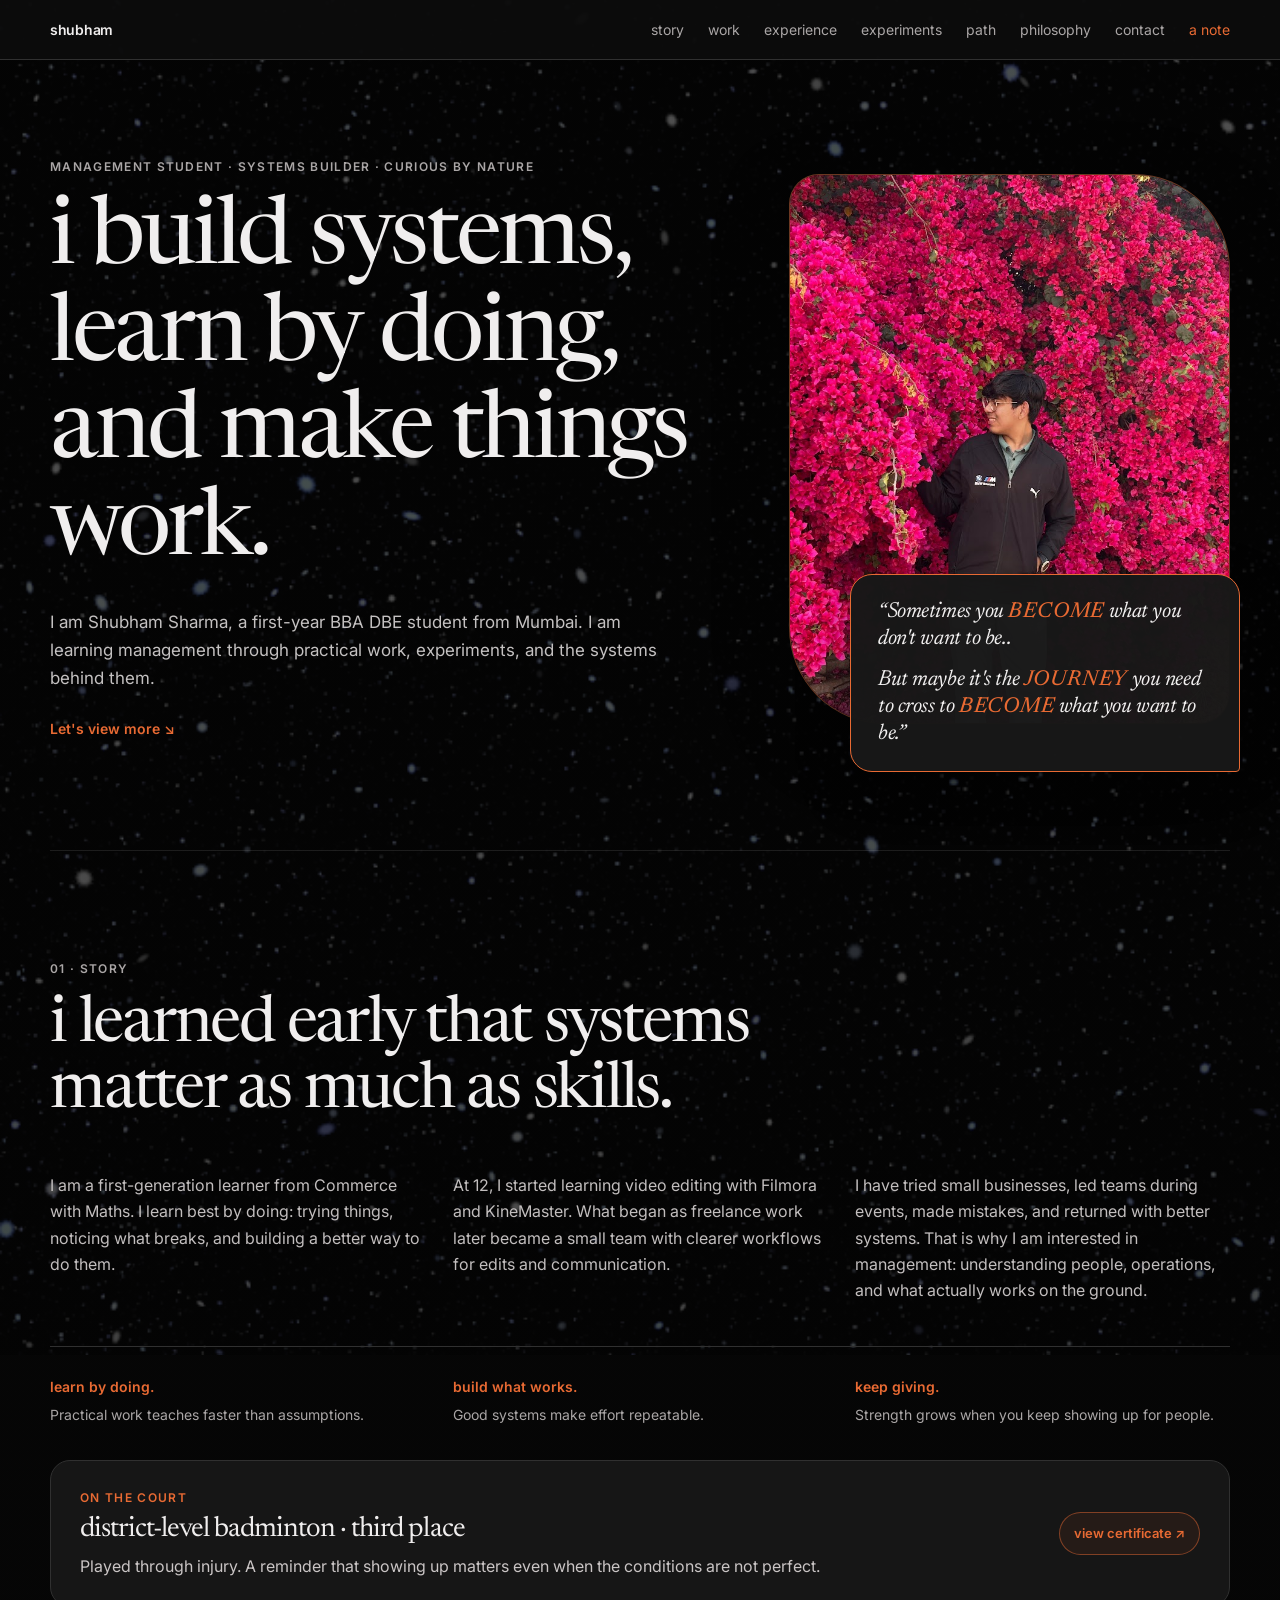
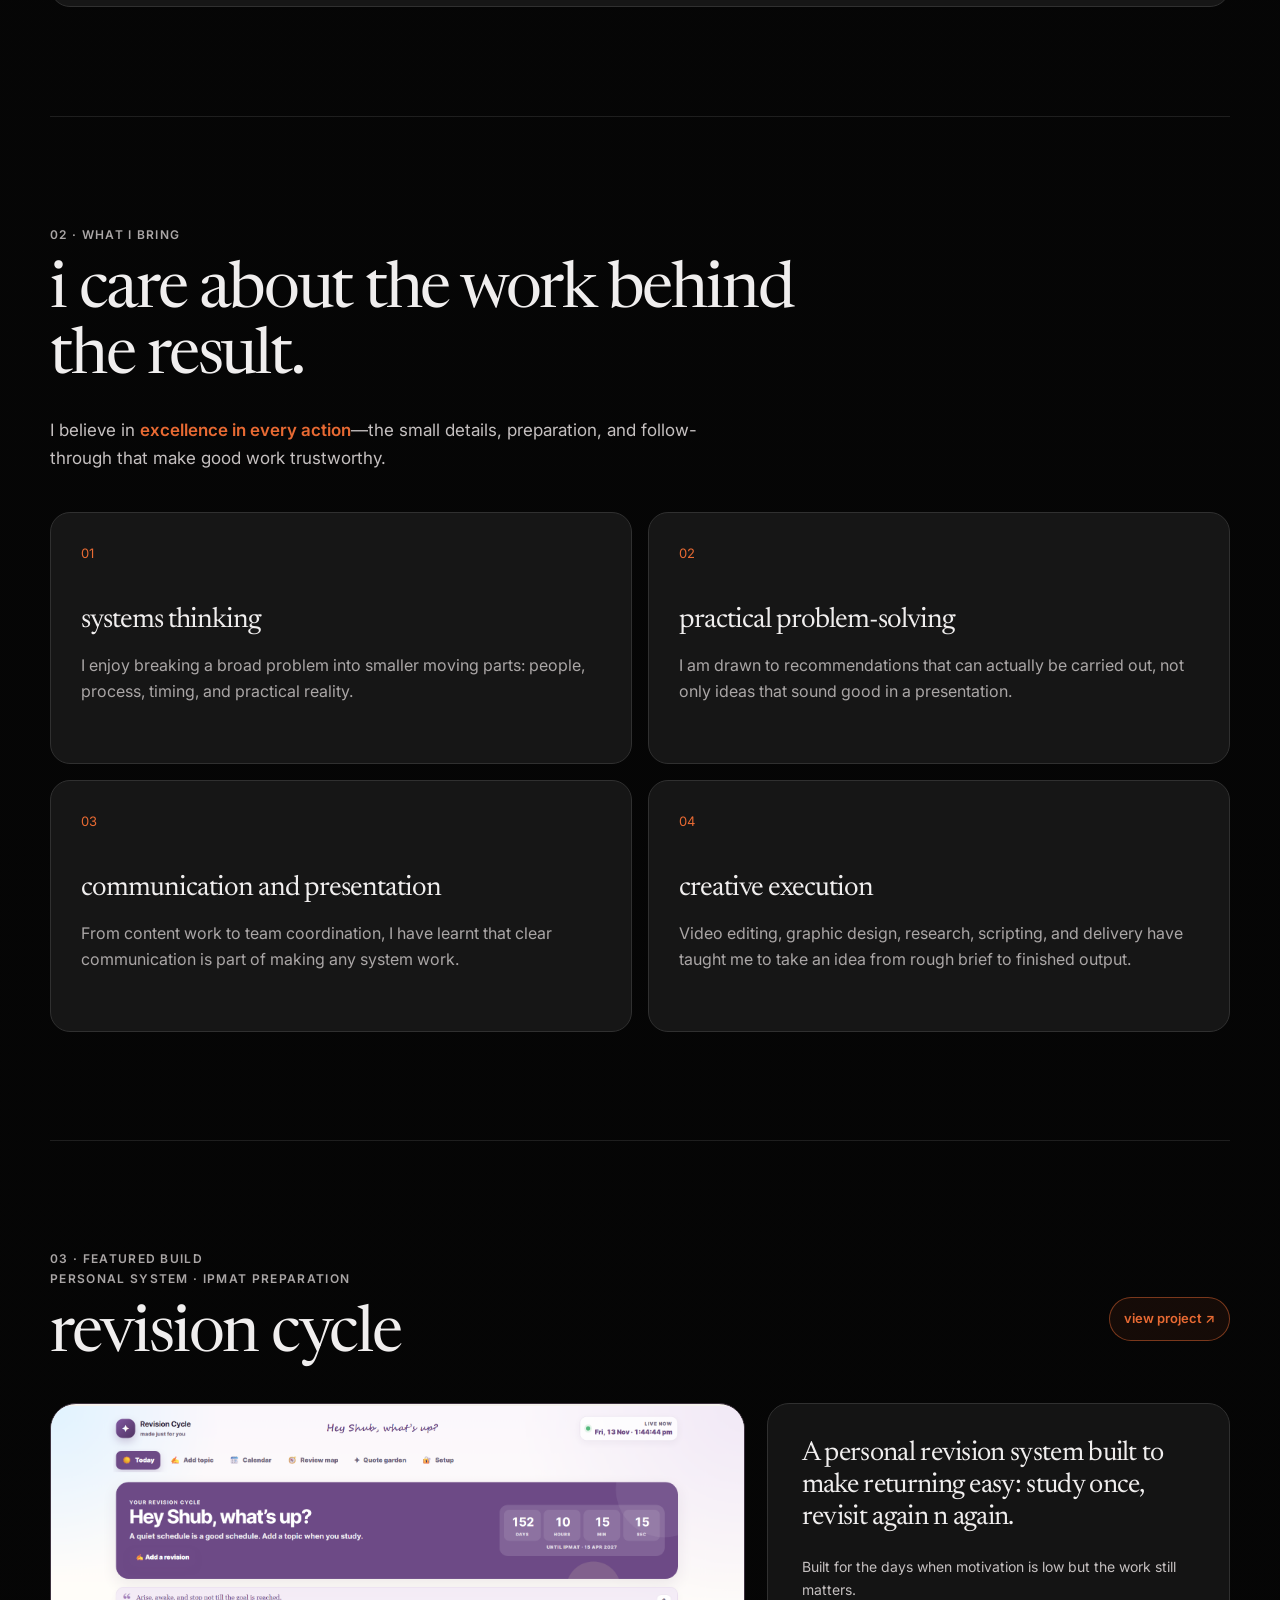
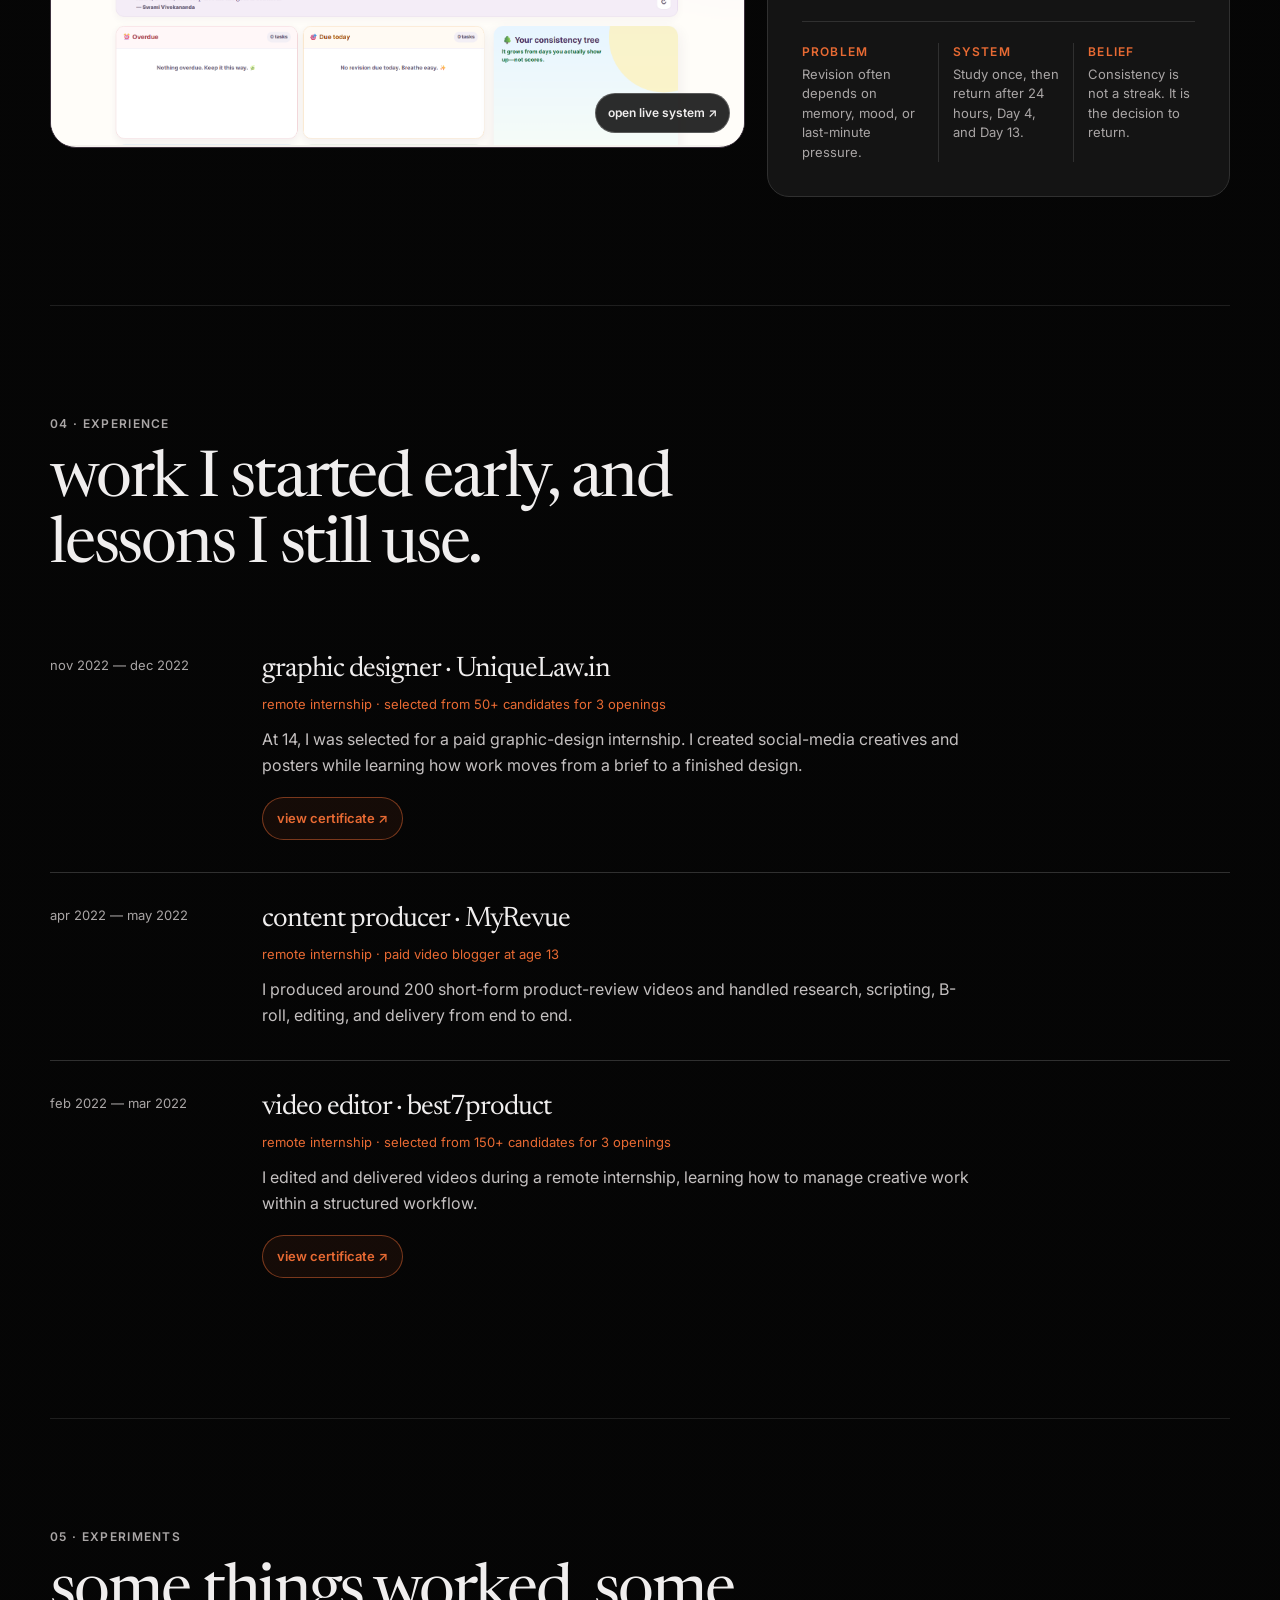
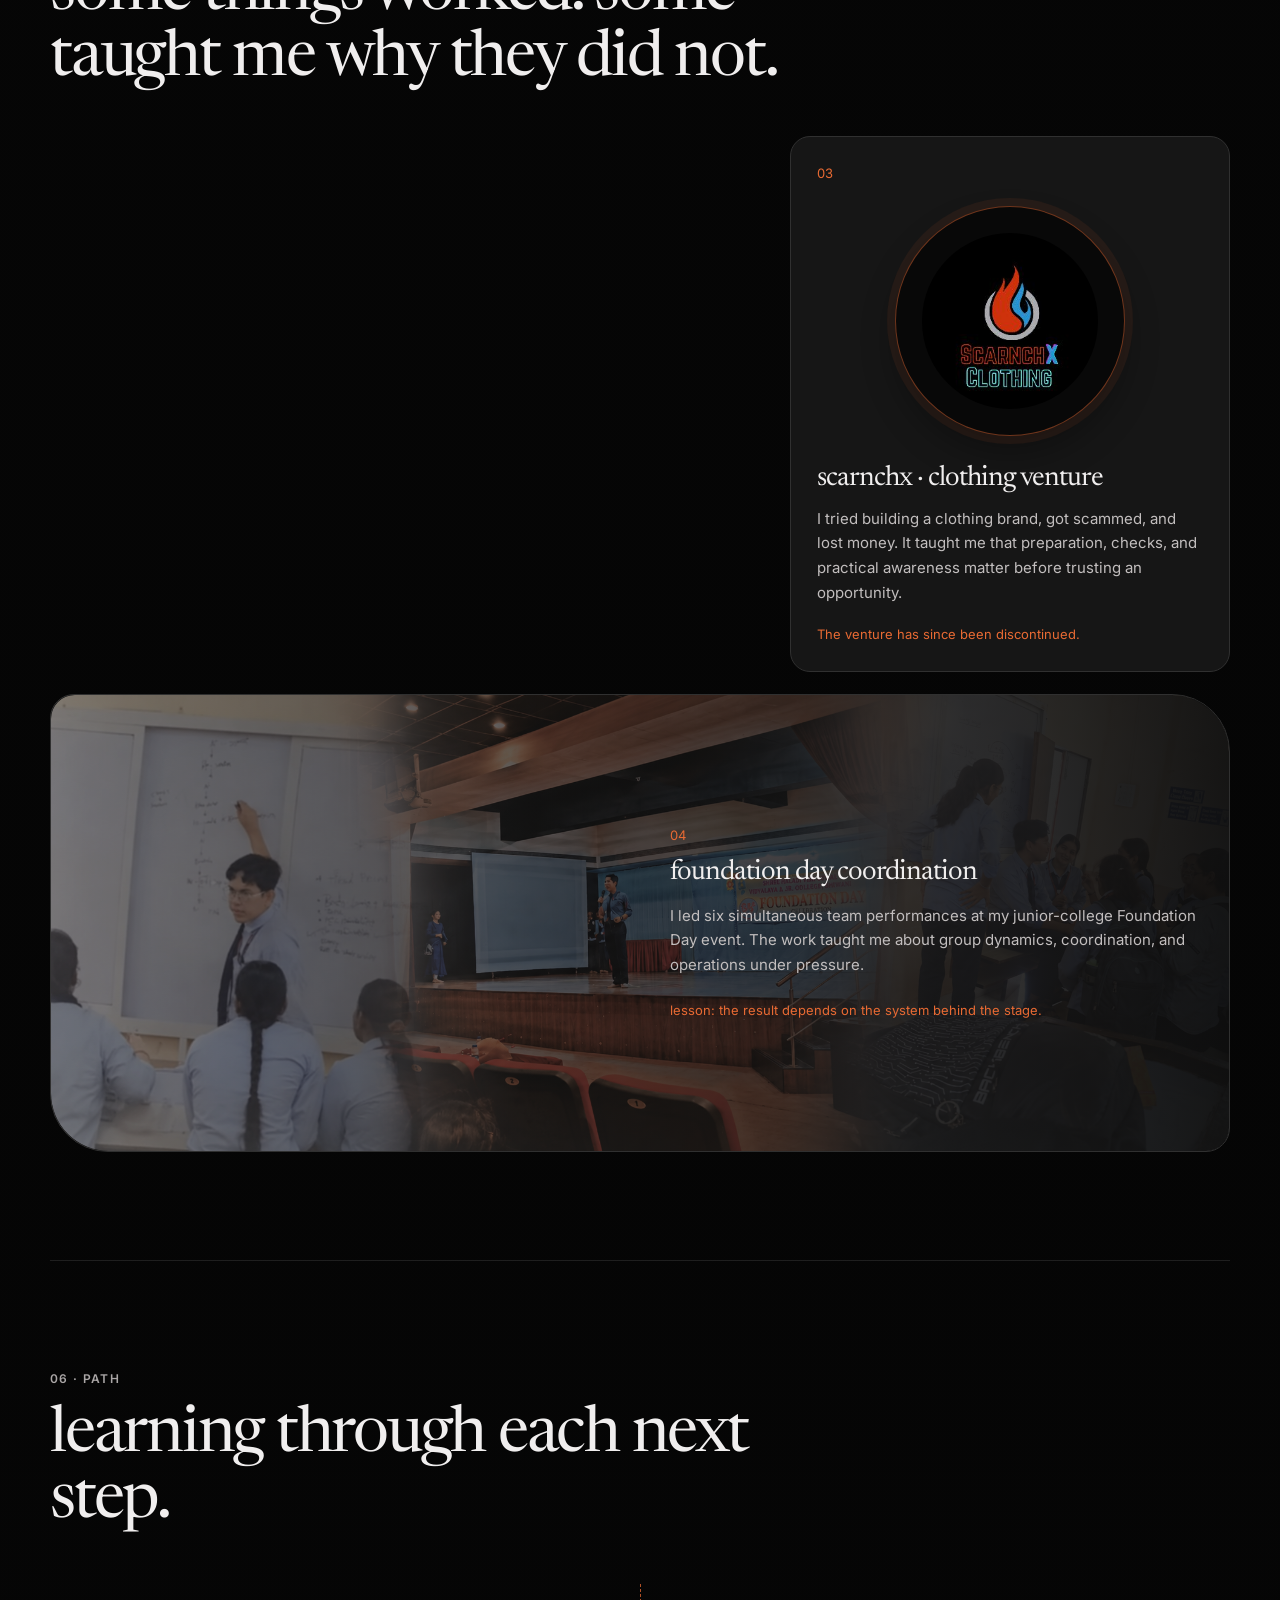
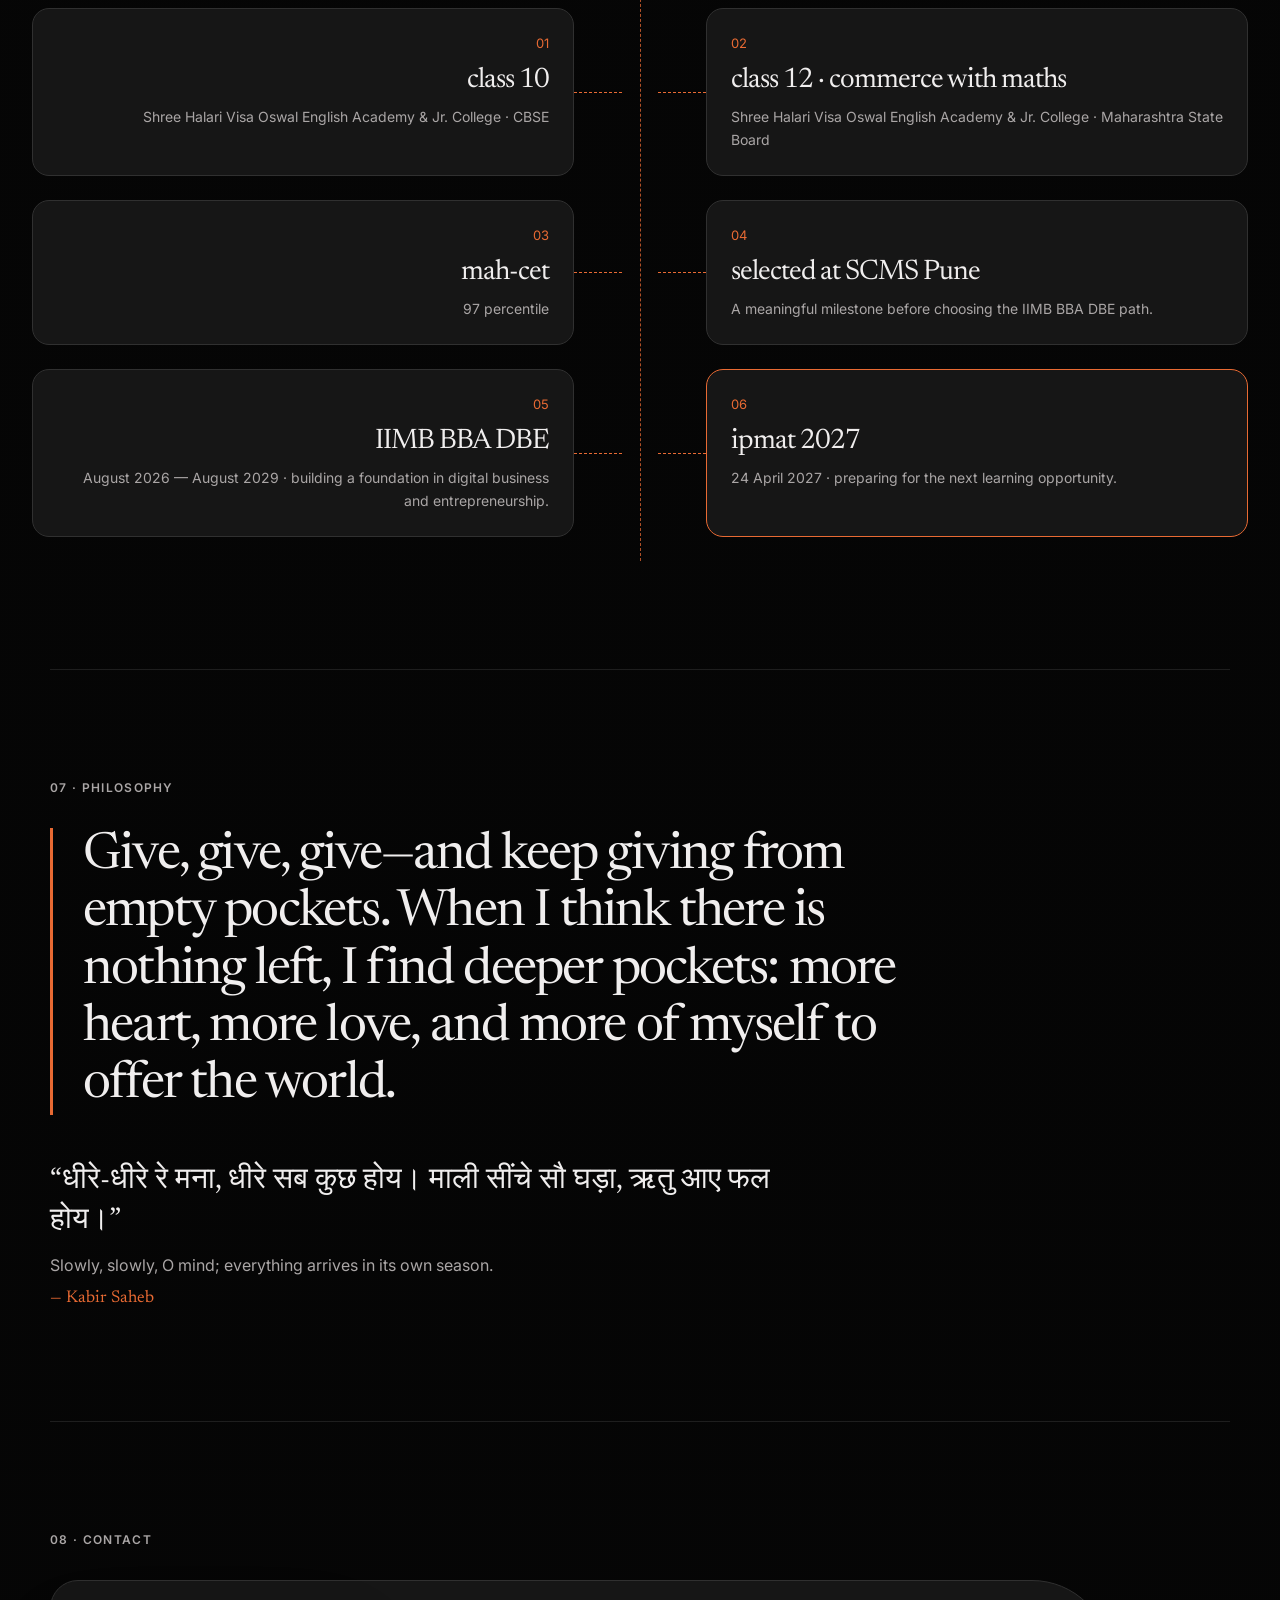
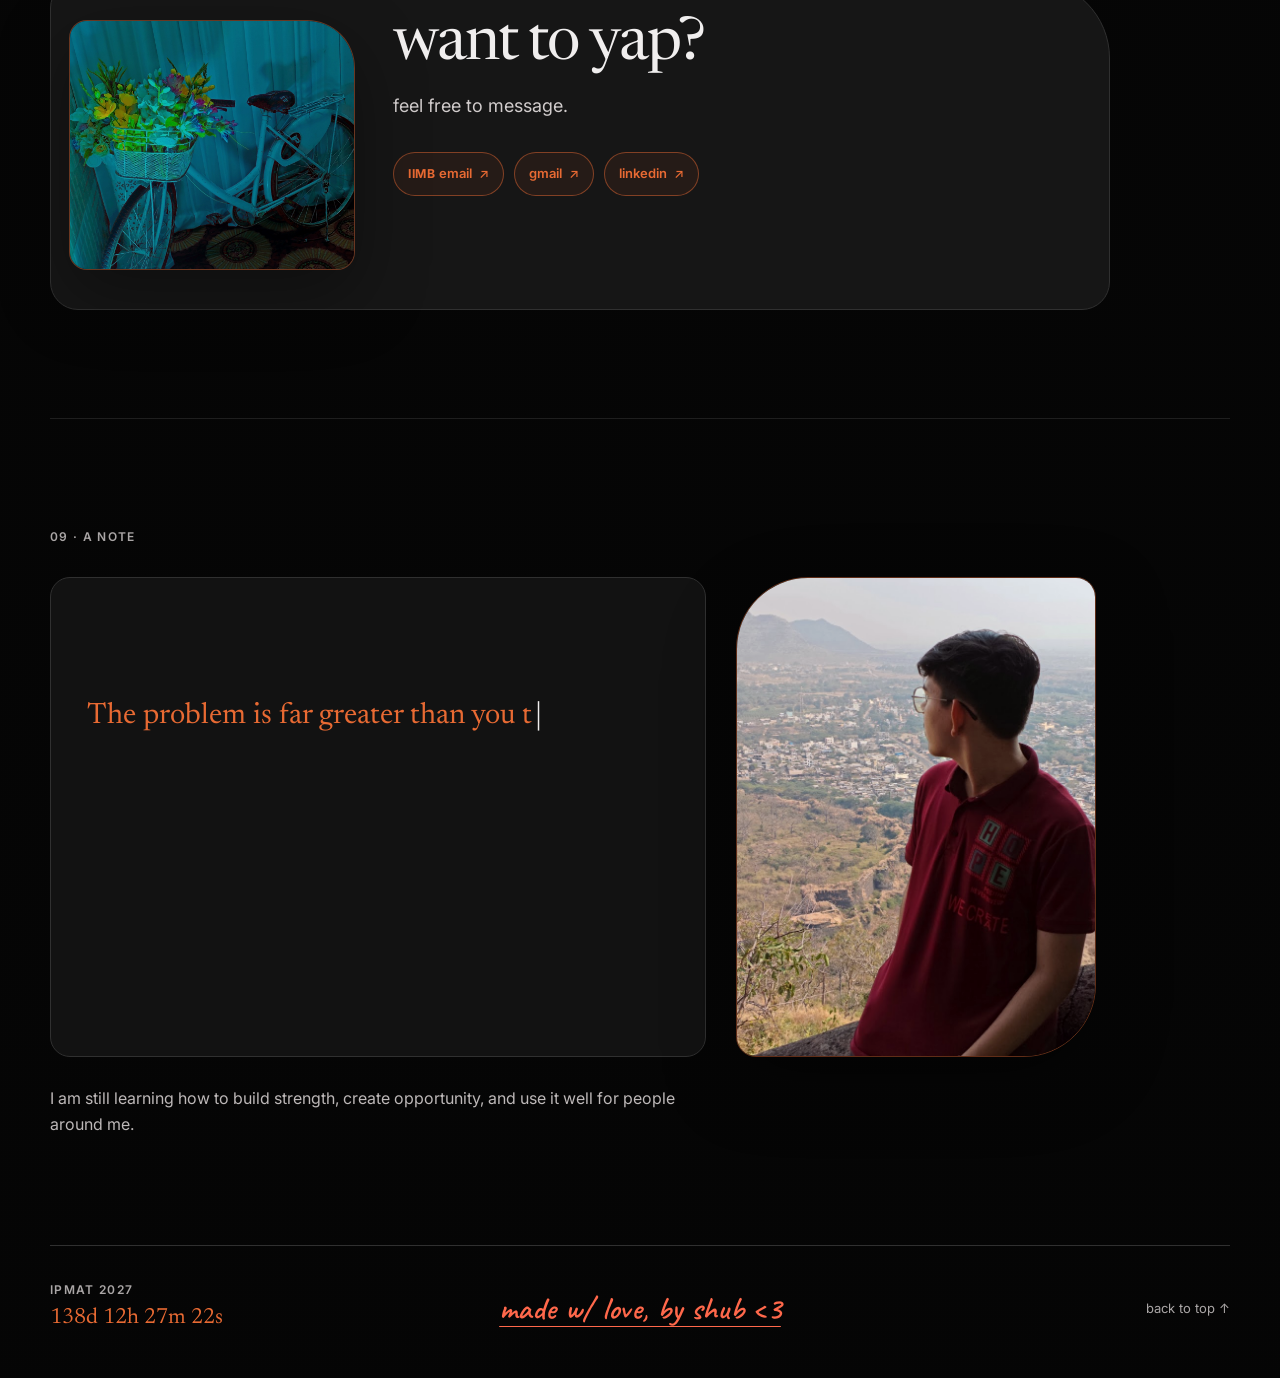
==== index.html @ 9980d247 "Launch Shubham portfolio" ====
<!DOCTYPE html>
<html lang="en">
<head>
    <meta charset="UTF-8">
    <meta name="viewport" content="width=device-width, initial-scale=1.0">
    <title>Shubham Sharma | Build What Works</title>
    <link rel="icon" type="image/png" href="images/bougainvillea-portrait.png">
    <link rel="preconnect" href="https://fonts.googleapis.com">
<link href="https://fonts.googleapis.com/css2?family=Caveat:wght@500;600&family=Inter:wght@400;500;600&family=Newsreader:opsz,wght@6..72,400;6..72,500&display=swap" rel="stylesheet">
    <link rel="stylesheet" href="style.css">
    <script src="script.js" defer></script>
</head>

<body>
    <!-- This header holds the site name and main navigation. -->
    <header class="site-header" id="top">
        <a href="#top" class="site-name">shubham</a>

        <nav class="site-nav">
            <a href="#story">story</a>
            <a href="#work">work</a>
            <a href="#experience">experience</a>
            <a href="#experiments">experiments</a>
            <a href="#path">path</a>
            <a href="#philosophy">philosophy</a>
            <a href="#contact">contact</a>
            <a href="#manifesto">a note</a>
        </nav>
    </header>

    <main>
        <!-- This is the first section visitors see. -->
        <section class="hero-section" id="hero">
            <div class="hero-copy">
                <p class="eyebrow">management student · systems builder · curious by nature</p>

                <h1>i build systems, learn by doing, and make things work.</h1>

                <p class="hero-introduction">
                    I am Shubham Sharma, a first-year BBA DBE student from Mumbai.
                    I am learning management through practical work, experiments,
                    and the systems behind them.
                </p>

                <a href="#work" class="hero-link">Let's view more ↘</a>
            </div>

            <!-- This portrait links directly to Shubham's LinkedIn profile. -->
            <a class="hero-photo-link" href="https://www.linkedin.com/in/shubx13/" target="_blank" rel="noopener noreferrer" aria-label="Visit Shubham Sharma's LinkedIn profile">
                <div class="hero-photo-frame">
                    <img src="images/bougainvillea-portrait.png" alt="Shubham Sharma standing beside bright bougainvillea">
                </div>
            </a>

            <!-- This quote replaces a generic milestone card with a personal point of view. -->
            <div class="hero-quote">
                <p><em>“Sometimes you <strong>BECOME</strong> what you don't want to be..</em></p>
                <p><em>But maybe it's the <strong>JOURNEY</strong> you need to cross to <strong>BECOME</strong> what you want to be.”</em></p>
            </div>
        </section>

        <!-- This section explains the practical experiences behind Shubham's approach. -->
        <section class="story-section" id="story">
            <p class="section-label">01 · story</p>

            <h2>i learned early that systems matter as much as skills.</h2>

<div class="story-content">
                <p>
                    I am a first-generation learner from Commerce with Maths.
                    I learn best by doing: trying things, noticing what breaks,
                    and building a better way to do them.
                </p>

                <p>
                    At 12, I started learning video editing with Filmora and KineMaster.
                    What began as freelance work later became a small team with clearer
                    workflows for edits and communication.
                </p>

                <p>
                    I have tried small businesses, led teams during events, made mistakes,
                    and returned with better systems. That is why I am interested in
                    management: understanding people, operations, and what actually works
                    on the ground.
                </p>
            </div>

            <div class="story-points">
                <p><span>learn by doing.</span> Practical work teaches faster than assumptions.</p>
                <p><span>build what works.</span> Good systems make effort repeatable.</p>
                <p><span>keep giving.</span> Strength grows when you keep showing up for people.</p>
            </div> <article class="achievement-card">
    <div>
        <p class="achievement-label">on the court</p>
                    <h3><a class="achievement-title-link" href="certificate-viewer.html?certificate=badminton" target="_blank" rel="noopener noreferrer">district-level badminton · third place</a></h3>
        <p>Played through injury. A reminder that showing up matters even when the conditions are not perfect.</p>
    </div>
    <a href="certificate-viewer.html?certificate=badminton" target="_blank" rel="noopener noreferrer" class="certificate-button">view certificate ↗</a>
</article>
        </section>

        <!-- This section presents real developing strengths. -->
        <section class="strengths-section" id="strengths">
            <p class="section-label">02 · what i bring</p>

            <h2>i care about the work behind the result.</h2>

            <p class="excellence-credo">I believe in <strong>excellence in every action</strong>—the small details, preparation, and follow-through that make good work trustworthy.</p>

            <div class="strengths-list">
                <article class="strength-item">
                    <p class="strength-number">01</p>
                    <h3>systems thinking</h3>
                    <p>
                        I enjoy breaking a broad problem into smaller moving parts:
                        people, process, timing, and practical reality.
                    </p>
                </article>

                <article class="strength-item">
                    <p class="strength-number">02</p>
                    <h3>practical problem-solving</h3>
                    <p>
                        I am drawn to recommendations that can actually be carried out,
                        not only ideas that sound good in a presentation.
                    </p>
                </article>

                <article class="strength-item">
                    <p class="strength-number">03</p>
                    <h3>communication and presentation</h3>
                    <p>
                        From content work to team coordination, I have learnt that
                        clear communication is part of making any system work.
                    </p>
                </article>

                <article class="strength-item">
                    <p class="strength-number">04</p>
                    <h3>creative execution</h3>
                    <p>
                        Video editing, graphic design, research, scripting, and delivery
                        have taught me to take an idea from rough brief to finished output.
                    </p>
                </article>
            </div>
        </section>

        <!-- This section highlights the Revision Cycle project. -->
        <section class="project-section" id="work">
            <p class="section-label">03 · featured build</p>

            <div class="project-heading">
                <div>
                    <p class="project-type">personal system · ipmat preparation</p>
                    <h2><a class="project-title-link" href="https://shubx-13.github.io/Revison-Cycle/" target="_blank" rel="noopener noreferrer">revision cycle</a></h2>
                </div>

                <a href="https://shubx-13.github.io/Revison-Cycle/" target="_blank" rel="noopener noreferrer" class="project-link">view project ↗</a>
            </div>

            <div class="project-content revision-showcase">
                <a class="revision-preview" href="https://shubx-13.github.io/Revison-Cycle/" target="_blank" rel="noopener noreferrer">
                    <img src="images/revision-cycle-overview.png" alt="Revision Cycle dashboard showing the IPMAT countdown, revision overview, and consistency tree">
                    <span>open live system ↗</span>
                </a>

                <div class="revision-copy">
                    <p class="project-statement">
                        A personal revision system built to make returning easy:
                        study once, revisit again n again.
                    </p>

                    <p class="revision-note">Built for the days when motivation is low but the work still matters.</p>

                    <div class="project-details">
                    <p>
                        <span>problem</span>
                        Revision often depends on memory, mood, or last-minute pressure.
                    </p>

                    <p>
                        <span>system</span>
                        Study once, then return after 24 hours, Day 4, and Day 13.
                    </p>

                    <p>
                        <span>belief</span>
                        Consistency is not a streak. It is the decision to return.
                    </p>
                    </div>
                </div>
            </div>
        </section>

        <!-- This section documents real internship experience. -->
        <section class="experience-section" id="experience">
            <p class="section-label">04 · experience</p>

            <h2>work I started early, and lessons I still use.</h2>

            <div class="experience-list">
                <article class="experience-item">
                    <p class="experience-date">nov 2022 — dec 2022</p>

                    <div class="experience-copy">
                        <h3><a class="experience-title-link" href="certificate-viewer.html?certificate=uniquelaw" target="_blank" rel="noopener noreferrer">graphic designer · UniqueLaw.in</a></h3>
                        <p class="experience-meta">remote internship · selected from 50+ candidates for 3 openings</p>

                        <p>
                            At 14, I was selected for a paid graphic-design internship.
                            I created social-media creatives and posters while learning
                            how work moves from a brief to a finished design.
                        </p>

                        <a href="certificate-viewer.html?certificate=uniquelaw" target="_blank" rel="noopener noreferrer" class="experience-certificate">view certificate ↗</a>
                    </div>
                </article>

                <article class="experience-item">
                    <p class="experience-date">apr 2022 — may 2022</p>

                    <div class="experience-copy">
                        <h3>content producer · MyRevue</h3>
                        <p class="experience-meta">remote internship · paid video blogger at age 13</p>

                        <p>
                            I produced around 200 short-form product-review videos and
                            handled research, scripting, B-roll, editing, and delivery
                            from end to end.
                        </p>
                    </div>
                </article>

                <article class="experience-item">
                    <p class="experience-date">feb 2022 — mar 2022</p>

                    <div class="experience-copy">
                        <h3><a class="experience-title-link" href="certificate-viewer.html?certificate=best7product" target="_blank" rel="noopener noreferrer">video editor · best7product</a></h3>
                        <p class="experience-meta">remote internship · selected from 150+ candidates for 3 openings</p>

                        <p>
                            I edited and delivered videos during a remote internship,
                            learning how to manage creative work within a structured workflow.
                        </p>

                        <a href="certificate-viewer.html?certificate=best7product" target="_blank" rel="noopener noreferrer" class="experience-certificate">view certificate ↗</a>
                    </div>
                </article>
            </div>
        </section>

        <!-- This section shows practical experiments and the learning from each one. -->
        <section class="experiments-section" id="experiments">
            <p class="section-label">05 · experiments</p>

            <h2>some things worked. some taught me why they did not.</h2>

            <div class="experiment-list">
                <div class="stall-flip" tabindex="0" role="button" aria-label="Tap to flip from the Class 9 first stall to the Class 11 relaunch" aria-pressed="false">
                    <div class="stall-flip-inner">
                        <article class="experiment-item flip-face flip-front">
                            <p class="experiment-number">01</p>
                            <img src="images/class9.png" class="experiment-photo class9-photo" alt="Shubham's Class 9 cotton candy stall">
                            <h3>class 9 · first stall</h3>
                            <p>My first cotton-candy stall barely broke even. It gave me the raw experience that later helped me identify what needed to change.</p>
                            <p class="experiment-shift"><span>what it taught me</span>test → observe → rebuild</p>
                            <p class="experiment-lesson">lesson: an honest first version is still useful data.</p>
                            <p class="experiment-action">tap to see the relaunch ↻</p>
                        </article>

                        <article class="experiment-item flip-face flip-back">
                            <p class="experiment-number">02</p>
                            <img src="images/class11.png" class="experiment-photo class11-photo" alt="Shubham's Class 11 cotton candy stall">
                            <h3>class 11 · relaunch</h3>
                            <p>I returned with a partner agreement, clearer roles, and a more organised setup. The relaunch made around four to five times the profit.</p>
                            <p class="experiment-shift"><span>what changed</span>partner agreement · clearer roles · tighter setup</p>
                            <p class="experiment-lesson">lesson: clearer roles → 4–5× profit.</p>
                            <p class="experiment-action">tap to revisit the first version ↻</p>
                        </article>
                    </div>
                </div>

                <article class="experiment-item brand-experiment">
                    <p class="experiment-number">03</p>
                    <img src="images/Scarnchx.jpg" class="brand-logo" alt="Scarnchx clothing brand logo">
                    <h3>scarnchx · clothing venture</h3>
                    <p>
                        I tried building a clothing brand, got scammed, and lost money.
                        It taught me that preparation, checks, and practical awareness
                        matter before trusting an opportunity.
                    </p>
                    <p class="experiment-lesson">The venture has since been discontinued.</p>
                </article>

                <article class="experiment-item foundation-experiment">
                    <p class="experiment-number">04</p>
                    <img src="images/foundation-day-collage.png" class="experiment-photo foundation-photo" alt="A collage of Shubham coordinating and speaking during a Foundation Day event">
                    <h3>foundation day coordination</h3>
                    <p>
                        I led six simultaneous team performances at my junior-college
                        Foundation Day event. The work taught me about group dynamics,
                        coordination, and operations under pressure.
                    </p>
                    <p class="experiment-lesson">lesson: the result depends on the system behind the stage.</p>
                </article>
            </div>
        </section>

        <!-- This section turns education into a visual path when CSS is added. -->
        <section class="path-section" id="path">
            <p class="section-label">06 · path</p>

            <h2>learning through each next step.</h2>

            <div class="path-list">
                <article class="path-item">
                    <p class="path-marker">01</p>
                    <div>
                        <h3>class 10</h3>
                        <p>Shree Halari Visa Oswal English Academy &amp; Jr. College · CBSE</p>
                    </div>
                </article>

                <article class="path-item">
                    <p class="path-marker">02</p>
                    <div>
                        <h3>class 12 · commerce with maths</h3>
                        <p>Shree Halari Visa Oswal English Academy &amp; Jr. College · Maharashtra State Board</p>
                    </div>
                </article>

                <article class="path-item">
                    <p class="path-marker">03</p>
                    <div>
                        <h3>mah-cet</h3>
                        <p>97 percentile</p>
                    </div>
                </article>

                <article class="path-item">
                    <p class="path-marker">04</p>
                    <div>
                        <h3>selected at SCMS Pune</h3>
                        <p>A meaningful milestone before choosing the IIMB BBA DBE path.</p>
                    </div>
                </article>

                <article class="path-item">
                    <p class="path-marker">05</p>
                    <div>
                        <h3>IIMB BBA DBE</h3>
                        <p>August 2026 — August 2029 · building a foundation in digital business and entrepreneurship.</p>
                    </div>
                </article>

                <article class="path-item path-goal">
                    <p class="path-marker">06</p>
                    <div>
                        <h3>ipmat 2027</h3>
                        <p>24 April 2027 · preparing for the next learning opportunity.</p>
                    </div>
                </article>
            </div>
        </section>

        <!-- This section records the philosophy in Shubham's own voice. -->
        <section class="philosophy-section" id="philosophy">
    <p class="section-label">07 · philosophy</p>

            <div class="philosophy-layout">
                <blockquote>
                    Give, give, give—and keep giving from empty pockets.
                    When I think there is nothing left, I find deeper pockets:
                    more heart, more love, and more of myself to offer the world.
                </blockquote>
            </div>

    <p class="kabir-quote" lang="hi">“धीरे-धीरे रे मना, धीरे सब कुछ होय। माली सींचे सौ घड़ा, ऋतु आए फल होय।”</p>

    <p class="kabir-meaning">
        Slowly, slowly, O mind; everything arrives in its own season.
    </p>
    <p class="kabir-credit">— Kabir Saheb</p>

        </section>

        <!-- This section keeps the contact chapter label aligned with every other chapter. -->
        <section class="contact-chapter" id="contact">
            <p class="section-label contact-label">08 · contact</p>

            <!-- This card holds the approved public contact options. -->
            <div class="contact-section">
                <a class="contact-photo-link" href="https://www.instagram.com/shubx.13/" target="_blank" rel="noopener noreferrer" aria-label="A small Instagram detour">
                    <img src="images/flower-bicycle-contact.png" alt="A bicycle carrying a basket of colourful flowers">
                </a>

                <div class="contact-title">
                    <h2>want to yap?</h2>
                </div>

                <div class="contact-content">
                    <p>feel free to message.</p>

                    <div class="contact-links">
                        <a href="mailto:shubham.sharma26@iimb.ac.in" aria-label="Email Shubham at IIM Bangalore">
                            <span><strong>IIMB</strong> email</span>
                            <b>↗</b>
                        </a>
                        <a href="mailto:shubhamsharma.x13@gmail.com" aria-label="Email Shubham on Gmail">
                            <span>gmail</span>
                            <b>↗</b>
                        </a>
                        <a href="https://www.linkedin.com/in/shubx13/" target="_blank" rel="noopener noreferrer" aria-label="Visit Shubham's LinkedIn">
                            <span>linkedin</span>
                            <b>↗</b>
                        </a>
                    </div>
                </div>
            </div>
        </section>

        <!-- This closes the story with a personal note and an interactive portrait. -->
        <section class="manifesto-section" id="manifesto">
            <p class="section-label">09 · a note</p>

            <div class="manifesto-layout">
                <div class="manifesto" aria-label="A personal manifesto">
                    <p>The problem is far greater than you think.</p>
                    <p>It is not poverty or literacy rates, but the lack of will to change our fate.</p>
                    <p>The problem is you, who will not speak up, who will not take a stand, who hides in a cage and obeys the king.</p>
                    <p>The problem is me, if I do not put an end to this unjust regime.</p>
                    <p>Today it is them. Tomorrow it will be me.</p>
                </div>
                <a class="manifesto-photo-link" href="https://www.instagram.com/shubx.13/" target="_blank" rel="noopener noreferrer" aria-label="Visit Shubham Sharma's Instagram">
                <div class="manifesto-photo-frame">
                    <img class="manifesto-photo" src="images/mountain-view.png" alt="Shubham looking out over a mountain view">
                </div>
                </a>
            </div>

            <p class="philosophy-closing">
                I am still learning how to build strength, create opportunity,
                and use it well for people around me.
            </p>
        </section>
    </main>

    <!-- This footer gives the site a simple closing line. -->
    <footer class="site-footer">
        <div class="countdown-wrap">
            <p class="countdown-label">ipmat 2027</p>
            <time id="ipmat-countdown" class="ipmat-countdown">loading countdown...</time>
            <span class="countdown-tooltip">time remaining until IPMAT 2027 which is on 24 April 2027 :)</span>
        </div>

        <button class="footer-signature" id="love-easter-egg" type="button">made w/ love, by shub &lt;3</button>

        <a href="#top">back to top ↑</a>
    </footer>
</body>
</html>
---- style.css ----
/* This sets the visual constants used across the portfolio. */
:root {
    --ink: #070707;
    --surface: #161616;
    --line: #303030;
    --paper: #f0eeee;
    --muted: #aaa6a6;
    --accent: #e86a33;
    --content-width: 1180px;
}

/* This keeps dimensions predictable throughout the page. */
* { box-sizing: border-box; }

/* This makes internal navigation glide between sections. */
html { scroll-behavior: smooth; }

/* This establishes the star-field foundation and readable default typography. */
body {
    margin: 0;
    overflow-x: hidden;
    color: var(--paper);
    background: linear-gradient(rgba(5, 5, 5, 0.7), rgba(5, 5, 5, 0.9)),
    url("images/milky-way.png") center / cover fixed no-repeat,
    var(--ink);
    font-family: "Inter", Arial, sans-serif;
    font-size: 16px;
    line-height: 1.65;
}

/* This prevents media from overflowing its container. */
img { display: block; max-width: 100%; }

/* This keeps links consistent with the portfolio palette. */
a { color: inherit; }

/* This gives text selection the requested subtle orange portfolio treatment. */
::selection { color: #fff7f2; background: rgba(232, 106, 51, 0.52); }

/* This keeps Firefox selection styling consistent with other browsers. */
::-moz-selection { color: #fff7f2; background: rgba(232, 106, 51, 0.52); }

/* This makes keyboard navigation visible. */
a:focus-visible, [tabindex]:focus-visible { outline: 2px solid var(--accent); outline-offset: 5px; }

/* This anchors the page name and initial navigation at the top. */
.site-header {
    position: sticky; top: 0; z-index: 30; display: flex; align-items: center; justify-content: space-between;
    width: 100%; padding: 18px max(32px, calc((100vw - var(--content-width)) / 2));
    background: rgba(12, 12, 12, 0.96); border-bottom: 1px solid var(--line);
}

/* This gives the personal wordmark a compact, confident appearance. */
.site-name { font-size: 14px; font-weight: 600; letter-spacing: -0.02em; text-decoration: none; }

/* This keeps section controls compact at the top of the site. */
.site-nav { display: flex; gap: 24px; }

/* This styles each navigation control as quiet supporting text. */
.site-nav a { color: var(--muted); font-size: 14px; text-decoration: none; transition: color 0.2s ease, transform 0.2s ease; }

/* This makes the hovered or current section easy to identify. */
.site-nav a:hover, .site-nav a.is-active { color: var(--accent); }

/* This turns the navigation into a right-side shortcut after the hero. */
@media (min-width: 901px) {
    .site-header.nav-sidebar {
        position: fixed; top: 50%; right: 22px; left: auto; width: 148px; padding: 16px;
        background: rgba(14, 14, 14, 0.9); border: 1px solid var(--line); border-radius: 18px; box-shadow: 0 16px 50px rgba(0, 0, 0, 0.28); transform: translateY(-50%); animation: sidebar-arrival 0.35s ease-out;
    }
    .site-header.nav-sidebar .site-name { display: none; }
    .site-header.nav-sidebar .site-nav { align-items: stretch; flex-direction: column; gap: 4px; }
    .site-header.nav-sidebar .site-nav a { position: relative; padding: 7px 8px 7px 17px; border-radius: 8px; font-size: 13px; }
    .site-header.nav-sidebar .site-nav a::before { position: absolute; top: 50%; left: 0; width: 5px; height: 5px; background: var(--muted); border-radius: 50%; content: ""; opacity: 0.35; transform: translateY(-50%); transition: background-color 0.2s ease, opacity 0.2s ease, transform 0.2s ease; }
    .site-header.nav-sidebar .site-nav a:hover { background: rgba(232, 106, 51, 0.08); color: var(--paper); transform: translateX(-3px); }
    .site-header.nav-sidebar .site-nav a:hover::before, .site-header.nav-sidebar .site-nav a.is-active::before { background: var(--accent); opacity: 1; transform: translateY(-50%) scale(1.4); }
    .site-header.nav-sidebar .site-nav a.is-active { color: var(--accent); }
}

/* This brings the sidebar in from the right rather than making it pop in. */
@keyframes sidebar-arrival { from { opacity: 0; transform: translate(28px, -50%); } to { opacity: 1; transform: translate(0, -50%); } }

/* This keeps every section on a controlled editorial grid. */
main { width: min(var(--content-width), calc(100% - 64px)); margin: 0 auto; }

/* This creates consistent chapter spacing. */
section { padding: 108px 0; border-top: 1px solid rgba(255, 255, 255, 0.1); scroll-margin-top: 84px; }

/* This styles shared labels without competing with section headings. */
.eyebrow, .section-label, .project-type, .achievement-label, .countdown-label {
    margin: 0; color: var(--muted); font-size: 12px; font-weight: 600; letter-spacing: 0.11em; text-transform: uppercase;
}

/* This creates the editorial type scale for primary and secondary headings. */
h1, h2, h3, blockquote {
    margin: 0; color: var(--paper); font-family: "Newsreader", Georgia, serif; font-weight: 400; letter-spacing: -0.035em; line-height: 1.04;
}

/* This makes the opening claim appropriately dominant. */
h1 { max-width: 760px; font-size: clamp(58px, 7.3vw, 100px); }

/* This balances section headings against the large hero line. */
h2 { max-width: 800px; margin-top: 14px; font-size: clamp(44px, 5vw, 70px); }

/* This supplies a clear hierarchy inside cards. */
h3 { font-size: clamp(26px, 2.2vw, 32px); }

/* This removes accidental browser paragraph spacing. */
p { margin: 0; }

/* This builds the opening composition around the main portrait. */
.hero-section {
    position: relative; display: grid; grid-template-columns: minmax(0, 1.15fr) minmax(330px, 0.75fr); align-items: center;
    gap: 64px; min-height: 790px; padding-top: 96px; border-top: 0;
}

/* This prevents any hero child from forcing a wider layout at smaller widths. */
.hero-section > * { min-width: 0; }

/* This gives the hero descriptor a little lift above the main statement. */
.hero-copy .eyebrow { margin-bottom: 16px; }

/* This keeps the introduction readable below the statement. */
.hero-introduction { max-width: 610px; margin-top: 26px; color: #c4c1c1; font-size: 17px; }

/* This gives the main call-to-action a focused visual treatment. */
.hero-link { display: inline-flex; margin-top: 25px; color: var(--accent); font-size: 14px; font-weight: 600; text-decoration: none; transition: transform 0.2s ease, color 0.2s ease; }

/* This makes the call-to-action feel responsive on hover. */
.hero-link:hover { color: #ff8956; transform: translateX(5px); }

/* This makes the portrait a clear route to LinkedIn. */
.hero-photo-link { display: block; text-decoration: none; }

/* This gives the portrait its requested curved rectangle, not an oval. */
.hero-photo-frame {
    aspect-ratio: 4 / 5; overflow: hidden; border: 1px solid rgba(232, 106, 51, 0.4); border-radius: 30px 96px 30px 96px;
    background: var(--surface); box-shadow: 0 24px 70px rgba(0, 0, 0, 0.35); transition: border-color 0.3s ease, transform 0.35s ease, box-shadow 0.35s ease;
}

/* This holds Shubham and the bougainvillea at a natural visual centre. */
.hero-photo-frame img { width: 100%; height: 100%; object-fit: cover; object-position: center 54%; transition: transform 0.55s cubic-bezier(0.2, 0.8, 0.2, 1); }

/* This confirms the portrait is interactive without overdoing it. */
.hero-photo-link:hover .hero-photo-frame { border-color: var(--accent); box-shadow: 0 35px 86px rgba(0, 0, 0, 0.58); transform: translateY(-10px) rotate(-0.7deg); }

/* This adds subtle depth to the portrait on hover. */
.hero-photo-link:hover img { transform: scale(1.045); }

/* This puts the personal quote against the lower edge of the portrait. */
.hero-quote {
    position: absolute; right: -10px; bottom: 78px; z-index: 2; width: min(390px, 38vw); padding: 24px 27px;
    color: var(--paper); background: rgba(24, 24, 24, 0.98); border: 1px solid var(--accent); border-radius: 22px 22px 4px 22px;
    box-shadow: 0 18px 50px rgba(0, 0, 0, 0.38); font-family: "Newsreader", Georgia, serif; font-size: clamp(20px, 1.7vw, 25px); font-style: normal; letter-spacing: -0.02em; line-height: 1.22;
}

/* This preserves the deliberate pause between quote lines. */
.hero-quote p + p { margin-top: 15px; }

/* This gives only the uppercase words their orange emphasis. */
.hero-quote strong { color: var(--accent); font-weight: 500; letter-spacing: 0.035em; }

/* This keeps section-level blur entrances smooth and restrained. */
.reveal-on-scroll {
    opacity: 0;
    transform: translateY(28px);
    transition: opacity 0.55s ease, transform 0.55s ease;
    will-change: opacity, transform;
}

/* This restores a section once it reaches the reader. */
.reveal-on-scroll.is-revealed {
    opacity: 1;
    transform: translateY(0);
}

/* This applies the same transition language to individual visual units. */
.reveal-unit {
    opacity: 0;
    transform: translateY(20px);
    transition: opacity 0.5s ease, transform 0.5s ease;
    will-change: opacity, transform;
}


/* This restores a card once it reaches the reader. */
.reveal-unit.is-revealed {
    opacity: 1;
    transform: translateY(0);
}

/* This sets up the story as three equal, readable columns. */
.story-content, .story-points { display: grid; grid-template-columns: repeat(3, minmax(0, 1fr)); gap: 28px; }

/* This separates story text from its heading. */
.story-content { margin-top: 46px; }

/* This softens the supporting paragraphs. */
.story-content p { color: #c2bebe; }

/* This turns the three operating principles into a quiet lower row. */
.story-points { margin-top: 42px; padding-top: 28px; border-top: 1px solid var(--line); }

/* This keeps story principles light and scannable. */
.story-points p { color: var(--muted); font-size: 14px; }

/* This gives each principle its orange lead phrase. */
.story-points span { display: block; margin-bottom: 5px; color: var(--accent); font-weight: 600; }

/* This gives the badminton achievement a wide, intentional treatment. */
.achievement-card {
    position: relative; display: flex; align-items: center; justify-content: space-between; gap: 32px; margin-top: 34px; padding: 27px 29px;
    overflow: visible; background: var(--surface); border: 1px solid var(--line); border-radius: 20px; transition: border-color 0.25s ease, transform 0.25s ease, padding-bottom 0.3s ease;
}

/* This keeps long achievement text from widening the card. */
.achievement-card > * { min-width: 0; }

/* This lets the achievement respond as a complete card. */
.achievement-card:hover { border-color: rgba(232, 106, 51, 0.65); transform: translateY(-4px); }

/* This marks the achievement category in orange. */
.achievement-label { margin-bottom: 7px; color: var(--accent); }

/* This keeps the description aligned directly with the title. */
.achievement-card h3 + p { max-width: 760px; margin-top: 9px; color: #cac5c5; }

/* This makes the badminton title a subtle direct route to its certificate. */
.achievement-title-link { color: inherit; text-decoration: none; transition: color 0.2s ease; }

/* This mirrors the quiet title interaction used for the internship certificates. */
.achievement-title-link:hover { color: var(--accent); }

/* This styles the explicit full-certificate destination. */
.certificate-button, .experience-certificate {
    display: inline-flex; align-items: center; width: max-content; padding: 10px 14px; color: var(--accent); background: rgba(232, 106, 51, 0.07);
    border: 1px solid rgba(232, 106, 51, 0.48); border-radius: 999px; font-size: 13px; font-weight: 600; text-decoration: none;
    transition: background-color 0.2s ease, color 0.2s ease, transform 0.2s ease;
}

/* This gives certificate actions a clear hover response. */
.certificate-button:hover, .experience-certificate:hover { color: var(--ink); background: var(--accent); transform: translateY(-2px); }

/* This separates the excellence principle from the section heading. */
.excellence-credo { max-width: 680px; margin-top: 24px; color: #c5c0c0; font-size: 17px; }

/* This highlights excellence without over-emphasising the whole sentence. */
.excellence-credo strong { color: var(--accent); font-weight: 600; }

/* This lays out strengths in a strong two-column rhythm. */
.strengths-list { display: grid; grid-template-columns: repeat(2, minmax(0, 1fr)); gap: 16px; margin-top: 40px; }

/* This provides the stable foundation for each strength. */
.strength-item { min-height: 252px; padding: 30px; background: var(--surface); border: 1px solid var(--line); border-radius: 20px; transition: border-color 0.25s ease, transform 0.25s ease, background-color 0.25s ease; }

/* This gives the requested strength-card hover a visible but calm response. */
.strength-item:hover { background: #1c1c1c; border-color: var(--accent); transform: translateY(-7px); }

/* This keeps strength numbers small but easy to locate. */
.strength-number, .experiment-number, .path-marker { margin-bottom: 42px; color: var(--accent); font-size: 13px; }

/* This gives strength copy comfortable distance from the heading. */
.strength-item h3 + p { margin-top: 16px; color: var(--muted); }

/* This aligns the Revision Cycle heading and its explicit action. */
.project-heading { display: flex; align-items: center; justify-content: space-between; gap: 28px; }

/* This maintains a small visual step between project type and title. */
.project-type { margin-bottom: 12px; }

/* This makes the project title quietly clickable, as requested. */
.project-title-link { text-decoration: none; transition: color 0.2s ease; }

/* This reveals project-title interactivity only on exploration. */
.project-title-link:hover { color: var(--accent); }

/* This gives the Revision Cycle destination the same clear button language as certificates. */
.project-link { flex: 0 0 auto; padding: 10px 14px; color: var(--accent); background: rgba(232, 106, 51, 0.07); border: 1px solid rgba(232, 106, 51, 0.48); border-radius: 999px; font-size: 13px; font-weight: 600; text-decoration: none; transition: background-color 0.2s ease, color 0.2s ease, transform 0.2s ease; }

/* This gives the project action the same interaction response as certificates. */
.project-link:hover { color: var(--ink); background: var(--accent); transform: translateY(-2px); }

/* This frames Revision Cycle as two deliberate surfaces, without unused empty space. */
.project-content { display: grid; grid-template-columns: minmax(0, 1.2fr) minmax(310px, 0.8fr); align-items: stretch; gap: 22px; margin-top: 34px; padding: 0; background: transparent; border: 0; }

/* This gives the Revision Cycle dashboard a polished interactive display. */
.revision-preview { position: relative; display: block; align-self: start; aspect-ratio: 1855 / 920; overflow: hidden; background: #f5f2ed; border: 1px solid #3c313e; border-radius: 26px; text-decoration: none; transition: box-shadow 0.25s ease, transform 0.25s ease; }

/* This presents the actual product interface rather than a generic decorative image. */
.revision-preview img { width: 100%; height: 100%; object-fit: contain; object-position: center; transition: transform 0.4s ease; }

/* This keeps the live-system label connected to the screenshot itself. */
.revision-preview span { position: absolute; right: 14px; bottom: 14px; padding: 9px 12px; color: var(--paper); background: rgba(22, 22, 22, 0.9); border: 1px solid rgba(255, 255, 255, 0.22); border-radius: 999px; font-size: 12px; font-weight: 600; }

/* This confirms that the live system is interactive without cropping its UI. */
.revision-preview:hover { box-shadow: 0 16px 38px rgba(0, 0, 0, 0.26); transform: translateY(-3px); }

/* This creates a deliberate reading column beside the product screenshot. */
.revision-copy { display: grid; align-content: center; gap: 20px; padding: 34px; background: rgba(22, 22, 22, 0.94); border: 1px solid var(--line); border-radius: 22px; }

/* This reduces the project rationale to a more confident, readable scale. */
.project-statement { font-family: "Newsreader", Georgia, serif; font-size: clamp(24px, 2.15vw, 31px); letter-spacing: -0.025em; line-height: 1.17; }

/* This adds the emotional reason for the system without overwhelming its use case. */
.revision-note { color: #c5c0c0; font-size: 14px; }

/* This turns the system's three proof points into one calm horizontal strip. */
.project-details { display: grid; grid-template-columns: repeat(3, minmax(0, 1fr)); align-content: center; gap: 14px; padding-top: 21px; border-top: 1px solid var(--line); }

/* This softens the supporting project detail. */
.project-details p { min-width: 0; color: var(--muted); font-size: 13px; line-height: 1.5; }

/* This separates the three ideas without turning them into heavy cards. */
.project-details p + p { padding-left: 14px; border-left: 1px solid var(--line); }

/* This gives labels inside project metadata a visible hierarchy. */
.project-details span { display: block; margin-bottom: 4px; color: var(--accent); font-size: 12px; font-weight: 600; letter-spacing: 0.1em; text-transform: uppercase; }

/* This separates experience entries without boxing every line of text. */
.experience-list { margin-top: 42px; }

/* This builds each role as a date and content column. */
.experience-item { position: relative; display: grid; grid-template-columns: 180px 1fr; gap: 32px; padding: 32px 0; overflow: visible; border-top: 1px solid var(--line); transition: padding-bottom 0.3s ease; }

/* This avoids a doubled separator above the first experience. */
.experience-item:first-child { border-top: 0; }

/* This makes dates clearly secondary. */
.experience-date { color: var(--muted); font-size: 13px; }

/* This organises experience copy in a controlled vertical stack. */
.experience-copy { display: grid; justify-items: start; gap: 10px; }

/* This makes certificate-bearing roles discoverably clickable, like the project title. */
.experience-title-link { color: inherit; text-decoration: none; transition: color 0.2s ease; }

/* This reveals the certificate destination only when the role title is explored. */
.experience-title-link:hover { color: var(--accent); }

/* This keeps internship selection proof separate from the main prose. */
.experience-meta { color: var(--accent); font-size: 13px; }

/* This limits role descriptions to a readable measure. */
.experience-copy > p:not(.experience-meta) { max-width: 710px; color: #c4c0c0; }

/* This gives internship certificate actions space below the role description. */
.experience-certificate { margin-top: 8px; }

/* This creates an asymmetric gallery so every experiment can use its own visual language. */
.experiment-list { display: grid; grid-template-columns: minmax(0, 1.24fr) minmax(300px, 0.76fr); gap: 22px; margin-top: 42px; }

/* This gives each experiment card a refined, stable base. */
.experiment-item { min-height: 392px; padding: 26px; overflow: hidden; background: var(--surface); border: 1px solid var(--line); border-radius: 20px; transition: border-color 0.25s ease, transform 0.25s ease, background-color 0.25s ease; }

/* This gives ordinary experiment cards an interactive response. */
.experiment-list > .experiment-item:hover { background: #1c1c1c; border-color: var(--accent); transform: translateY(-6px); }

/* This keeps experiment numbers close to the top of their cards. */
.experiment-number { margin-bottom: 18px; }

/* This gives ordinary experiment photos a coherent baseline treatment. */
.experiment-photo { width: 100%; height: 196px; margin-bottom: 18px; object-fit: cover; border-radius: 13px; filter: saturate(0.9) contrast(1.04); transition: filter 0.3s ease, transform 0.45s cubic-bezier(0.2, 0.8, 0.2, 1); }

/* This focuses the Class 9 card on the stall and faces, hiding the screenshot controls. */
.class9-photo { object-position: center 35%; }

/* This keeps both Class 11 founders and the relaunch display in the frame. */
.class11-photo { object-position: center 34%; }

/* This focuses the stage crop on Shubham rather than ceiling space. */
.foundation-photo { height: 188px; object-position: center 82%; }

/* This gives brand imagery a deliberate neutral canvas. */
.brand-logo { width: 100%; height: 170px; margin-bottom: 18px; object-fit: contain; background: #e9e9e9; border-radius: 13px; }

/* This separates an experiment's summary from its title. */
.experiment-item h3 + p { margin-top: 13px; color: #c2bebe; font-size: 15px; }

/* This makes a practical lesson recognisable at the card's lower edge. */
.experiment-lesson { margin-top: 18px; color: var(--accent); font-size: 13px; }

/* This turns the Class 9 and Class 11 story into the gallery's leading flip-card. */
.stall-flip { min-height: 536px; cursor: pointer; perspective: 1400px; }

/* This provides the rotating plane for both stages of the business story. */
.stall-flip-inner { position: relative; width: 100%; min-height: 536px; transform-style: preserve-3d; transition: transform 0.75s cubic-bezier(0.18, 0.78, 0.22, 1); will-change: transform; }

/* This places both story faces exactly on top of one another. */
.flip-face { position: absolute; inset: 0; display: grid; grid-template-columns: minmax(198px, 0.86fr) minmax(0, 1fr); grid-template-rows: auto auto auto 1fr auto auto; column-gap: 25px; width: 100%; min-height: 536px; backface-visibility: hidden; -webkit-backface-visibility: hidden; transform-style: preserve-3d; }

/* This declares the initial Class 9 side explicitly for consistent browser rendering. */
.flip-front { transform: rotateY(0deg) translateZ(1px); }

/* This puts the relaunch on the reverse side. */
.flip-back { transform: rotateY(180deg) translateZ(1px); }

/* This places the card number beside the photo rather than wasting vertical image room. */
.stall-flip .experiment-number { grid-column: 2; grid-row: 1; margin-bottom: 22px; }

/* This preserves the entire vertical source photo on both flip faces. */
.stall-flip .experiment-photo { grid-column: 1; grid-row: 1 / 7; width: 100%; height: 100%; margin: 0; object-fit: cover; background: #0b0b0b; border: 1px solid rgba(255, 255, 255, 0.08); border-radius: 22px 42px 22px 42px; }

/* This aligns the title with the first story detail. */
.stall-flip h3 { grid-column: 2; grid-row: 2; align-self: start; }

/* This lets the explanation use the available reading space beside the portrait. */
.stall-flip h3 + p { grid-column: 2; grid-row: 3; align-self: start; color: #c7c2c2; }

/* This uses the open space for a compact before-and-after insight. */
.experiment-shift { grid-column: 2; grid-row: 4; align-self: end; margin: 0; padding: 13px 0; border-top: 1px solid var(--line); border-bottom: 1px solid var(--line); color: #d3cdcd; font-size: 12px; line-height: 1.5; }

/* This labels the insight without competing with the main story. */
.experiment-shift span { display: block; margin-bottom: 4px; color: var(--accent); font-size: 10px; font-weight: 600; letter-spacing: 0.1em; text-transform: uppercase; }

/* This pins the practical lesson to the base of the copy column. */
.stall-flip .experiment-lesson { grid-column: 2; grid-row: 5; align-self: end; margin-top: 0; }

/* This gives the manual flip instruction a stable closing position. */
.stall-flip .experiment-action { grid-column: 2; grid-row: 6; align-self: end; margin-top: 12px; }

/* This rotates from Class 9 to Class 11 for hover and manual exploration. */
.stall-flip.is-flipped .stall-flip-inner { transform: rotateY(180deg); }

/* This gives the visitor a clear instruction for the story interaction. */
.experiment-action { margin-top: 14px; color: var(--paper); font-size: 13px; font-weight: 600; }

/* This gives the active story card a contained image lift instead of an abrupt crop. */
.stall-flip:hover .experiment-photo { filter: saturate(1) contrast(1.07); transform: scale(1.025); }

/* This makes Scarnchx a clean, logo-led artefact rather than a generic image card. */
.brand-experiment { display: grid; align-content: start; min-height: 536px; }

/* This presents Scarnchx as a true profile-style logo, not a stretched banner. */
.brand-experiment .brand-logo { display: block; width: 230px; height: 230px; margin: 4px auto 28px; padding: 26px; object-fit: contain; object-position: center; background: #080808; border: 1px solid rgba(232, 106, 51, 0.46); border-radius: 50%; box-shadow: 0 0 0 8px rgba(232, 106, 51, 0.07), 0 18px 34px rgba(0, 0, 0, 0.3); }

/* This turns Foundation Day into a photo-led stage moment. */
.foundation-experiment { position: relative; isolation: isolate; display: grid; grid-column: 1 / -1; grid-template-columns: minmax(0, 1fr) minmax(310px, 0.9fr); grid-template-rows: auto auto auto auto; align-content: center; min-height: 458px; overflow: hidden; border-radius: 24px 58px 24px 58px; }

/* This enlarges the stage image into the entire card rather than a small evidence thumbnail. */
.foundation-experiment .foundation-photo { position: absolute; inset: 0; z-index: 0; width: 100%; height: 100%; margin: 0; object-fit: cover; object-position: center 79%; border: 0; border-radius: inherit; filter: saturate(0.82) contrast(1.05) brightness(0.82); }

/* This adds contrast behind the story while leaving the stage visibly alive. */
.foundation-experiment::before { position: absolute; inset: 0; z-index: 1; background: linear-gradient(90deg, rgba(10, 10, 10, 0.22) 0%, rgba(10, 10, 10, 0.52) 43%, rgba(10, 10, 10, 0.93) 100%); content: ""; }

/* This keeps the stage label and copy in one tight editorial column. */
.foundation-experiment .experiment-number, .foundation-experiment h3, .foundation-experiment > p:not(.experiment-number):not(.experiment-lesson), .foundation-experiment .experiment-lesson { grid-column: 2; z-index: 2; position: relative; }

/* This gives the stage label breathing room above the headline. */
.foundation-experiment .experiment-number { grid-row: 1; margin-bottom: 12px; }

/* This stacks the title directly beneath the stage label. */
.foundation-experiment h3 { grid-row: 2; }

/* This keeps the practical context closely paired with the title. */
.foundation-experiment > p:not(.experiment-number):not(.experiment-lesson) { grid-row: 3; margin-top: 16px; }

/* This anchors the lesson as the final stage note. */
.foundation-experiment .experiment-lesson { grid-row: 4; margin-top: 22px; }

/* This makes the education path a more dynamic staggered route. */
.path-list { position: relative; display: grid; grid-template-columns: 1fr 1fr; gap: 24px 96px; margin-top: 48px; padding: 24px 0; }

/* This draws the central route linking milestones. */
.path-list::before { position: absolute; top: 0; bottom: 0; left: 50%; border-left: 1px dashed var(--accent); content: ""; opacity: 0.75; }

/* This gives every milestone its own stable surface. */
.path-item { position: relative; z-index: 1; padding: 24px; background: var(--surface); border: 1px solid var(--line); border-radius: 17px; transition: border-color 0.2s ease, transform 0.2s ease; }

/* This staggers left-side milestones around the route. */
.path-item:nth-child(odd) { grid-column: 1; text-align: right; transform: translateX(-18px); }

/* This staggers right-side milestones around the route. */
.path-item:nth-child(even) { grid-column: 2; transform: translateX(18px); }

/* This gives every timeline item a small response to hover. */
.path-item:hover { border-color: var(--accent); transform: translateY(-4px); }

/* This provides the connection line for a left-side path item. */
.path-item:nth-child(odd)::after { position: absolute; top: 50%; right: -49px; width: 48px; border-top: 1px dashed var(--accent); content: ""; }

/* This provides the connection line for a right-side path item. */
.path-item:nth-child(even)::after { position: absolute; top: 50%; left: -49px; width: 48px; border-top: 1px dashed var(--accent); content: ""; }

/* This keeps path numbers compact and aligned with their cards. */
.path-marker { margin-bottom: 12px; }

/* This makes milestone details quiet supporting information. */
.path-item h3 + p { margin-top: 9px; color: var(--muted); font-size: 14px; }

/* This marks the IPMAT destination as the active next step. */
.path-goal { border-color: var(--accent); }

/* This lets the philosophy section stretch wider than ordinary text. */
.philosophy-section { max-width: none; }

/* This gives the philosophy room to stand on its own. */
.philosophy-layout { max-width: 930px; margin-top: 30px; }

/* This makes the philosophy feel substantial without overpowering the rest of the page. */
blockquote { align-self: center; margin: 0; padding-left: 30px; border-left: 3px solid var(--accent); font-size: clamp(38px, 4vw, 60px); line-height: 1.12; }

/* This gives Kabir's original words respectful separation from the main philosophy. */
.kabir-quote { max-width: 780px; margin-top: 46px; color: var(--paper); font-family: "Newsreader", Georgia, serif; font-size: clamp(22px, 2.35vw, 31px); line-height: 1.35; }

/* This softens the English translation. */
.kabir-meaning { max-width: 670px; margin-top: 10px; color: var(--muted); }

/* This gives the Kabir quote an explicit respectful sign-off. */
.kabir-credit { margin-top: 7px; color: var(--accent); font-family: "Newsreader", Georgia, serif; font-size: 17px; }

/* This combines the moving manifesto with its mountain visual. */
.manifesto-layout { display: grid; grid-template-columns: minmax(0, 1.14fr) minmax(310px, 0.86fr); align-items: stretch; gap: 30px; margin-top: 30px; }

/* This gives the typed personal manifesto a distinct voice. */
.manifesto { display: grid; align-content: center; gap: 13px; min-height: 330px; padding: 36px; background: rgba(22, 22, 22, 0.84); border: 1px solid var(--line); border-radius: 20px; color: var(--accent); font-family: "Newsreader", Georgia, serif; font-size: clamp(23px, 2.3vw, 33px); line-height: 1.22; }

/* This reserves stable line space while the text types in. */
.manifesto p { min-height: 1.25em; margin: 0; }

/* This gives only the active typing line a living cursor. */
.manifesto p.is-typing::after { margin-left: 3px; color: var(--paper); content: "|"; animation: typing-blink 0.7s step-end infinite; }

/* This makes the typing cursor blink softly. */
@keyframes typing-blink { 50% { opacity: 0; } }

/* This gives the mountain view the same two-layer motion system as the hero portrait. */
.manifesto-photo-frame { justify-self: start; align-self: center; width: min(100%, 420px); height: 480px; overflow: hidden; border: 1px solid rgba(232, 106, 51, 0.4); border-radius: 72px 20px 72px 20px; box-shadow: 0 24px 70px rgba(0, 0, 0, 0.35); transition: border-color 0.3s ease, transform 0.35s ease, box-shadow 0.35s ease; }

/* This keeps the mountain view fully framed before the hover response begins. */
.manifesto-photo { width: 100%; height: 100%; object-fit: cover; object-position: center; filter: saturate(0.84) contrast(1.05); transition: transform 0.55s cubic-bezier(0.2, 0.8, 0.2, 1), filter 0.35s ease; }

/* This exactly mirrors the portrait frame's lift, turn, border, and shadow. */
.manifesto-photo-frame:hover { border-color: var(--accent); box-shadow: 0 35px 86px rgba(0, 0, 0, 0.58); transform: translateY(-10px) rotate(-0.7deg); }

/* This creates the same quiet depth zoom inside the lifted frame. */
.manifesto-photo-frame:hover .manifesto-photo { filter: saturate(1) contrast(1.06); transform: scale(1.045); }

/* This provides a quieter final philosophy line. */
.philosophy-closing { max-width: 680px; margin-top: 28px; color: #bdb8b8; }

/* This gives the contact chapter label the same outside-the-card rhythm as the final note. */
.contact-label { margin-bottom: 30px; }

/* This carries the contact card to the mountain image alignment while clearing the floating navigation. */
.contact-section { display: grid; grid-template-columns: 286px minmax(0, 1fr); grid-template-rows: auto 1fr; align-items: stretch; width: min(1120px, calc(100% - 120px)); min-height: 330px; margin: 0 auto 0 0; padding: 18px; column-gap: 38px; row-gap: 0; background: rgba(24, 24, 24, 0.94); border: 1px solid var(--line); border-radius: 28px 78px 28px 28px; }

/* This wider frame trims only the source's top and bottom black strips, never its side edges. */
.contact-photo-link { grid-column: 1; grid-row: 1 / 3; position: relative; display: block; align-self: center; aspect-ratio: 1.14 / 1; min-height: 0; overflow: hidden; background: var(--surface); border: 1px solid rgba(232, 106, 51, 0.4); border-radius: 18px 48px 18px 18px; box-shadow: 0 24px 70px rgba(0, 0, 0, 0.35); text-decoration: none; transition: border-color 0.2s ease, box-shadow 0.2s ease, transform 0.2s ease; }

/* This preserves the full bicycle composition; only the frame corners mask the image. */
.contact-photo-link img { width: 100%; height: 100%; object-fit: cover; object-position: center; filter: saturate(0.92) contrast(1.04); transform: none; }

/* This uses a simple button-like lift without altering the image crop or scale. */
.contact-photo-link:hover { border-color: var(--accent); box-shadow: 0 28px 74px rgba(0, 0, 0, 0.42); transform: translateY(-2px); }

/* This anchors the headline at the start of the right-hand conversation column. */
.contact-title { grid-column: 2; grid-row: 1; align-self: start; padding-top: 7px; }

/* This gives the closing invitation presence without recreating the old oversized card. */
.contact-title h2 { margin-top: 8px; font-size: clamp(48px, 4.7vw, 64px); }

/* This gives the middle line and actions their own vertical rhythm. */
.contact-content { grid-column: 2; grid-row: 2; display: flex; flex-direction: column; align-items: flex-start; justify-content: flex-start; min-height: 0; gap: 32px; padding: 14px 0 6px; }

/* This keeps contact copy on a useful readable line length. */
.contact-content > p { max-width: 610px; color: #d1cccc; font-size: 18px; }

/* This arranges each contact route as an equal, clear action. */
.contact-links { display: flex; flex-wrap: wrap; gap: 10px; width: 100%; }

/* This uses the same calm orange-outline treatment as the certificate actions. */
.contact-links a { display: inline-flex; align-items: center; gap: 7px; width: max-content; min-height: 0; padding: 10px 14px; color: var(--accent); background: rgba(232, 106, 51, 0.07); border: 1px solid rgba(232, 106, 51, 0.48); border-radius: 999px; font-size: 13px; font-weight: 600; text-decoration: none; transition: background-color 0.2s ease, color 0.2s ease, transform 0.2s ease; }

/* This makes a contact route confirm its clickability in the same way as certificates. */
.contact-links a:hover { color: var(--ink); background: var(--accent); border-color: var(--accent); transform: translateY(-2px); }

/* This lets the contact arrows inherit each action's normal and hover colours. */
.contact-links b { color: currentColor; font-size: 13px; font-weight: 500; }

/* This reserves capitals for the IIMB identity while keeping the route human and informal. */
.contact-links strong { font-size: 0.94em; letter-spacing: 0.06em; }


/* This makes the footer a three-point navigation line. */
.site-footer { display: grid; grid-template-columns: 1fr auto 1fr; align-items: center; width: min(var(--content-width), calc(100% - 64px)); margin: 0 auto; padding: 34px 0 42px; border-top: 1px solid var(--line); color: var(--muted); font-size: 13px; }

/* This anchors the IPMAT timer to the left. */
.countdown-wrap { position: relative; justify-self: start; }

/* This gives the live countdown a clearer serif character. */
.ipmat-countdown { display: block; color: var(--accent); font-family: "Newsreader", Georgia, serif; font-size: 22px; white-space: nowrap; }

/* This hides the countdown explanation until the timer is explored. */
.countdown-tooltip { position: absolute; bottom: calc(100% + 12px); left: 0; width: 235px; padding: 10px 12px; color: var(--paper); background: var(--surface); border: 1px solid var(--accent); border-radius: 10px; font-size: 12px; line-height: 1.4; opacity: 0; pointer-events: none; transform: translateY(7px); transition: opacity 0.2s ease, transform 0.2s ease; }

/* This reveals the IPMAT context on timer hover. */
.countdown-wrap:hover .countdown-tooltip { opacity: 1; transform: translateY(0); }

/* This centres the handwritten personal closing. */
.footer-signature { justify-self: center; margin: 0; padding: 0; color: #ff684b; background: transparent; border: 0; cursor: pointer; font-family: "Caveat", cursive; font-size: 32px; font-weight: 600; letter-spacing: 0.01em; text-decoration: underline; text-decoration-thickness: 1px; text-underline-offset: 7px; }

/* This keeps the Instagram image route visually transparent until it is explored. */
.manifesto-photo-link { display: block; justify-self: start; text-decoration: none; }

/* This hosts the rapid heart burst without blocking any page interaction. */
.heart-burst { position: fixed; inset: 0; z-index: 100; overflow: hidden; pointer-events: none; }

/* This is one fast, translucent heart in the love easter egg. */
.heart-particle { position: absolute; top: 50%; left: 50%; color: var(--heart-color); font-size: var(--heart-size); line-height: 1; opacity: 0; text-shadow: 0 0 18px color-mix(in srgb, var(--heart-color), transparent 45%); transform: translate(-50%, -50%); animation: heart-erupt 1.35s cubic-bezier(0.16, 0.8, 0.22, 1) forwards; }

/* This sends hearts rapidly across the visible screen like a small celebration. */
@keyframes heart-erupt { 0% { opacity: 0; transform: translate(-50%, -50%) scale(0.25) rotate(0deg); } 14% { opacity: 0.85; } 100% { opacity: 0; transform: translate(calc(-50% + var(--heart-x)), calc(-50% + var(--heart-y))) scale(1.2) rotate(var(--heart-rotate)); } }

/* This keeps back-to-top at the footer's right edge. */
.site-footer > a { justify-self: end; color: var(--muted); text-decoration: none; transition: color 0.2s ease, transform 0.2s ease; }

/* This makes the back-to-top action feel like an action. */
.site-footer > a:hover { color: var(--accent); transform: translateY(-3px); }

/* This keeps the full navigation touch-friendly on laptops where a sidebar would crowd the content. */
@media (max-width: 1100px) {
    .site-header { align-items: flex-start; flex-direction: column; gap: 10px; padding: 15px max(24px, calc((100vw - var(--content-width)) / 2)); }
    .site-nav { width: 100%; flex-wrap: wrap; gap: 7px 17px; }
}

/* This prevents the desktop rail treatment from colliding with compact laptop layouts. */
@media (min-width: 901px) and (max-width: 1100px) {
    .site-header.nav-sidebar { position: sticky; top: 0; right: auto; left: auto; width: 100%; padding: 15px max(24px, calc((100vw - var(--content-width)) / 2)); background: rgba(12, 12, 12, 0.96); border: 0; border-bottom: 1px solid var(--line); border-radius: 0; box-shadow: none; transform: none; animation: none; }
    .site-header.nav-sidebar .site-name { display: block; }
    .site-header.nav-sidebar .site-nav { align-items: flex-start; flex-direction: row; gap: 7px 17px; }
    .site-header.nav-sidebar .site-nav a { padding: 0; border-radius: 0; font-size: 14px; }
    .site-header.nav-sidebar .site-nav a::before { display: none; }
    .site-header.nav-sidebar .site-nav a:hover { background: transparent; color: var(--accent); transform: none; }
}

/* This adapts the main compositions to tablets and narrow laptops. */
@media (max-width: 900px) {
    .hero-section, .manifesto-layout, .contact-section { grid-template-columns: 1fr; }
    .hero-section { min-height: auto; padding-top: 70px; padding-bottom: 62px; }
    .hero-photo-link { width: min(500px, 100%); }
    .hero-quote { position: static; width: min(520px, 92%); margin: -78px 0 0 auto; }
    .project-content { grid-template-columns: 1fr; gap: 30px; }
    .manifesto-photo-frame { width: min(100%, 520px); height: min(520px, 100vw); }
    .contact-section { grid-template-columns: minmax(220px, 0.72fr) 1fr; width: 100%; margin-right: 0; column-gap: 28px; }
}

/* This changes multi-column editorial sections before they become cramped on small tablets. */
@media (max-width: 760px) {
    .story-content, .story-points, .strengths-list, .experiment-list, .path-list { grid-template-columns: 1fr; }
    .story-content, .story-points { gap: 20px; }
    .project-details { grid-template-columns: 1fr; gap: 12px; }
    .project-details p + p { padding-top: 12px; padding-left: 0; border-top: 1px solid var(--line); border-left: 0; }
    .experiment-list { gap: 18px; }
    .brand-experiment { min-height: 420px; }
    .foundation-experiment { grid-column: auto; grid-template-columns: 1fr; min-height: 450px; padding: 30px 24px; }
    .foundation-experiment::before { background: linear-gradient(0deg, rgba(10, 10, 10, 0.96) 0%, rgba(10, 10, 10, 0.6) 60%, rgba(10, 10, 10, 0.28) 100%); }
    .foundation-experiment .experiment-number, .foundation-experiment h3, .foundation-experiment > p:not(.experiment-number):not(.experiment-lesson), .foundation-experiment .experiment-lesson { grid-column: 1; }
    .path-list { gap: 16px; padding-left: 22px; }
    .path-list::before { left: 4px; }
    .path-item:nth-child(odd), .path-item:nth-child(even) { grid-column: 1; text-align: left; transform: none; }
    .path-item:hover { transform: none; }
    .path-item::after { display: none; }
    .contact-section { grid-template-columns: 1fr; grid-template-rows: auto; gap: 24px; width: 100%; min-height: 0; }
    .contact-photo-link, .contact-title, .contact-content { grid-column: auto; grid-row: auto; }
    .contact-photo-link { justify-self: start; width: min(100%, 390px); }
    .contact-content { min-height: 0; padding: 0; }
    .site-footer { display: flex; align-items: center; flex-direction: column; gap: 20px; text-align: center; }
    .countdown-wrap, .footer-signature, .site-footer > a { justify-self: auto; }
    .countdown-tooltip { left: 50%; transform: translate(-50%, 7px); }
    .countdown-wrap:hover .countdown-tooltip { transform: translate(-50%, 0); }
}

/* This gives the layout a focused mobile reading flow. */
@media (max-width: 640px) {
    body { background-attachment: scroll; }
    .site-header { align-items: flex-start; flex-direction: column; gap: 10px; padding: 15px 20px; }
    .site-nav { width: 100%; flex-wrap: wrap; justify-content: flex-start; gap: 6px 15px; }
    main, .site-footer { width: calc(100% - 40px); max-width: var(--content-width); }
    section { padding: 74px 0; }
    h1 { font-size: clamp(52px, 15vw, 74px); }
    h2 { font-size: clamp(39px, 12vw, 55px); }
    .hero-section { gap: 38px; padding-top: 65px; padding-bottom: 110px; }
    .hero-copy, .hero-introduction, .hero-quote, .achievement-card h3 { overflow-wrap: anywhere; }
    .hero-quote { position: static; width: auto; margin-top: -104px; font-size: 21px; }
    .story-content, .story-points, .strengths-list, .experiment-list { grid-template-columns: 1fr; }
    .story-content, .story-points { gap: 20px; }
    .achievement-card { align-items: flex-start; flex-direction: column; }
    .project-heading { align-items: flex-start; flex-direction: column; }
    .project-content { padding: 27px; }
    .project-details { grid-template-columns: 1fr; gap: 12px; }
    .project-details p + p { padding-left: 0; border-top: 1px solid var(--line); border-left: 0; padding-top: 12px; }
    .experience-item { grid-template-columns: 1fr; gap: 10px; }
    .stall-flip, .stall-flip-inner, .flip-face { min-height: 760px; }
    .flip-face { grid-template-columns: 1fr; grid-template-rows: auto 320px auto auto 1fr auto auto; row-gap: 14px; }
    .stall-flip .experiment-number { grid-column: 1; grid-row: 1; margin-bottom: 0; }
    .stall-flip .experiment-photo { grid-column: 1; grid-row: 2; height: 320px; }
    .stall-flip h3 { grid-column: 1; grid-row: 3; }
    .stall-flip h3 + p { grid-column: 1; grid-row: 4; }
    .experiment-shift { grid-column: 1; grid-row: 5; align-self: start; }
    .stall-flip .experiment-lesson { grid-column: 1; grid-row: 6; }
    .stall-flip .experiment-action { grid-column: 1; grid-row: 7; }
    .brand-experiment { min-height: 430px; }
    .foundation-experiment { grid-column: auto; grid-template-columns: 1fr; min-height: 480px; padding: 30px 24px; }
    .foundation-experiment::before { background: linear-gradient(0deg, rgba(10, 10, 10, 0.96) 0%, rgba(10, 10, 10, 0.6) 60%, rgba(10, 10, 10, 0.28) 100%); }
    .foundation-experiment .experiment-number, .foundation-experiment h3, .foundation-experiment > p:not(.experiment-number):not(.experiment-lesson), .foundation-experiment .experiment-lesson { grid-column: 1; }
    .path-list { grid-template-columns: 1fr; gap: 16px; padding-left: 22px; }
    .path-list::before { left: 4px; }
    .path-item:nth-child(odd), .path-item:nth-child(even) { grid-column: 1; text-align: left; transform: none; }
    .path-item:hover { transform: none; }
    .path-item::after { display: none; }
    blockquote { padding-left: 20px; font-size: clamp(37px, 11vw, 52px); }
    .manifesto { min-height: 290px; padding: 27px; }
    .contact-section { grid-template-columns: 1fr; grid-template-rows: auto; width: 100%; gap: 25px; min-height: 0; padding: 22px; border-radius: 24px 52px 24px 24px; }
    .contact-photo-link, .contact-title, .contact-content { grid-column: auto; grid-row: auto; }
    .contact-photo-link { min-height: 285px; }
    .contact-content { min-height: 150px; padding: 0; }
    .site-footer { display: flex; align-items: center; flex-direction: column; gap: 20px; padding: 30px 0 38px; text-align: center; }
    .countdown-wrap, .footer-signature, .site-footer > a { justify-self: auto; }
    .countdown-tooltip { left: 50%; transform: translate(-50%, 7px); }
    .countdown-wrap:hover .countdown-tooltip { transform: translate(-50%, 0); }
}

/* This respects visitors who prefer less motion. */
@media (prefers-reduced-motion: reduce) {
    *, *::before, *::after { scroll-behavior: auto !important; animation-duration: 0.01ms !important; animation-iteration-count: 1 !important; transition-duration: 0.01ms !important; }
}
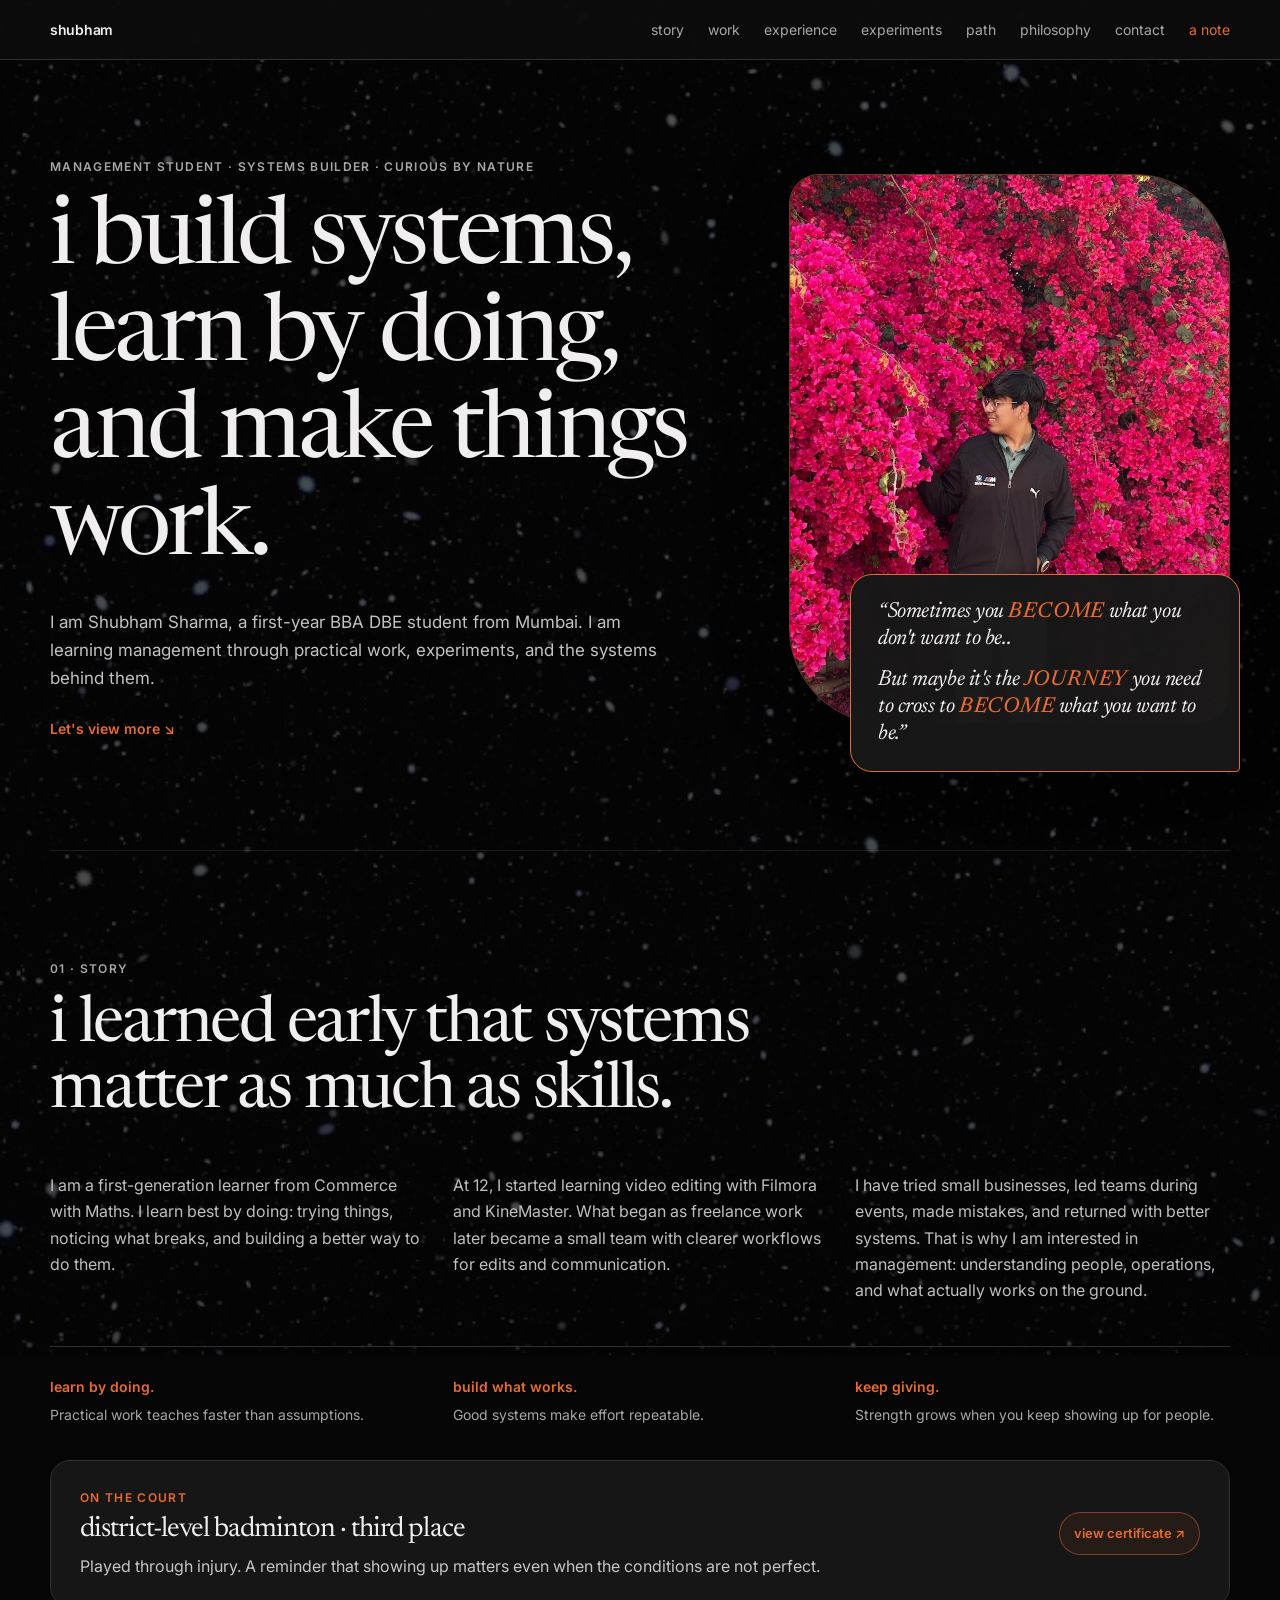
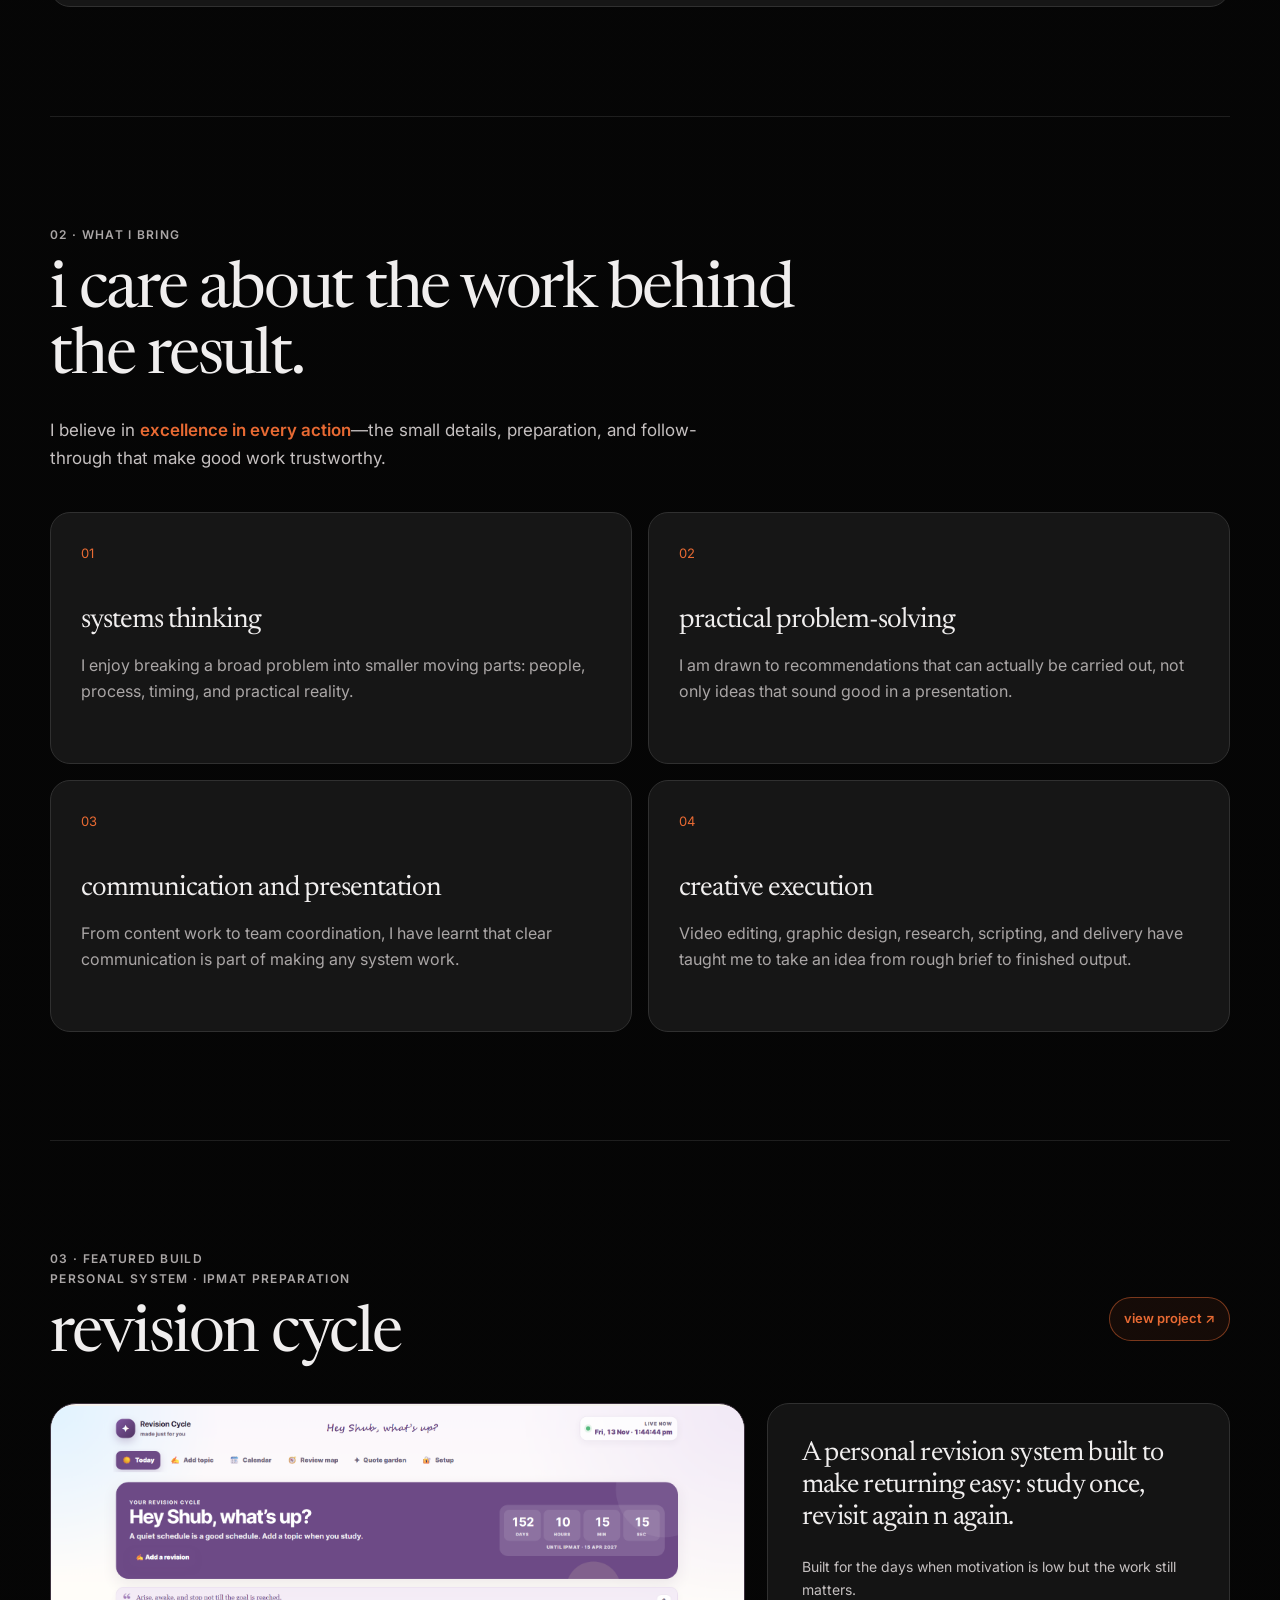
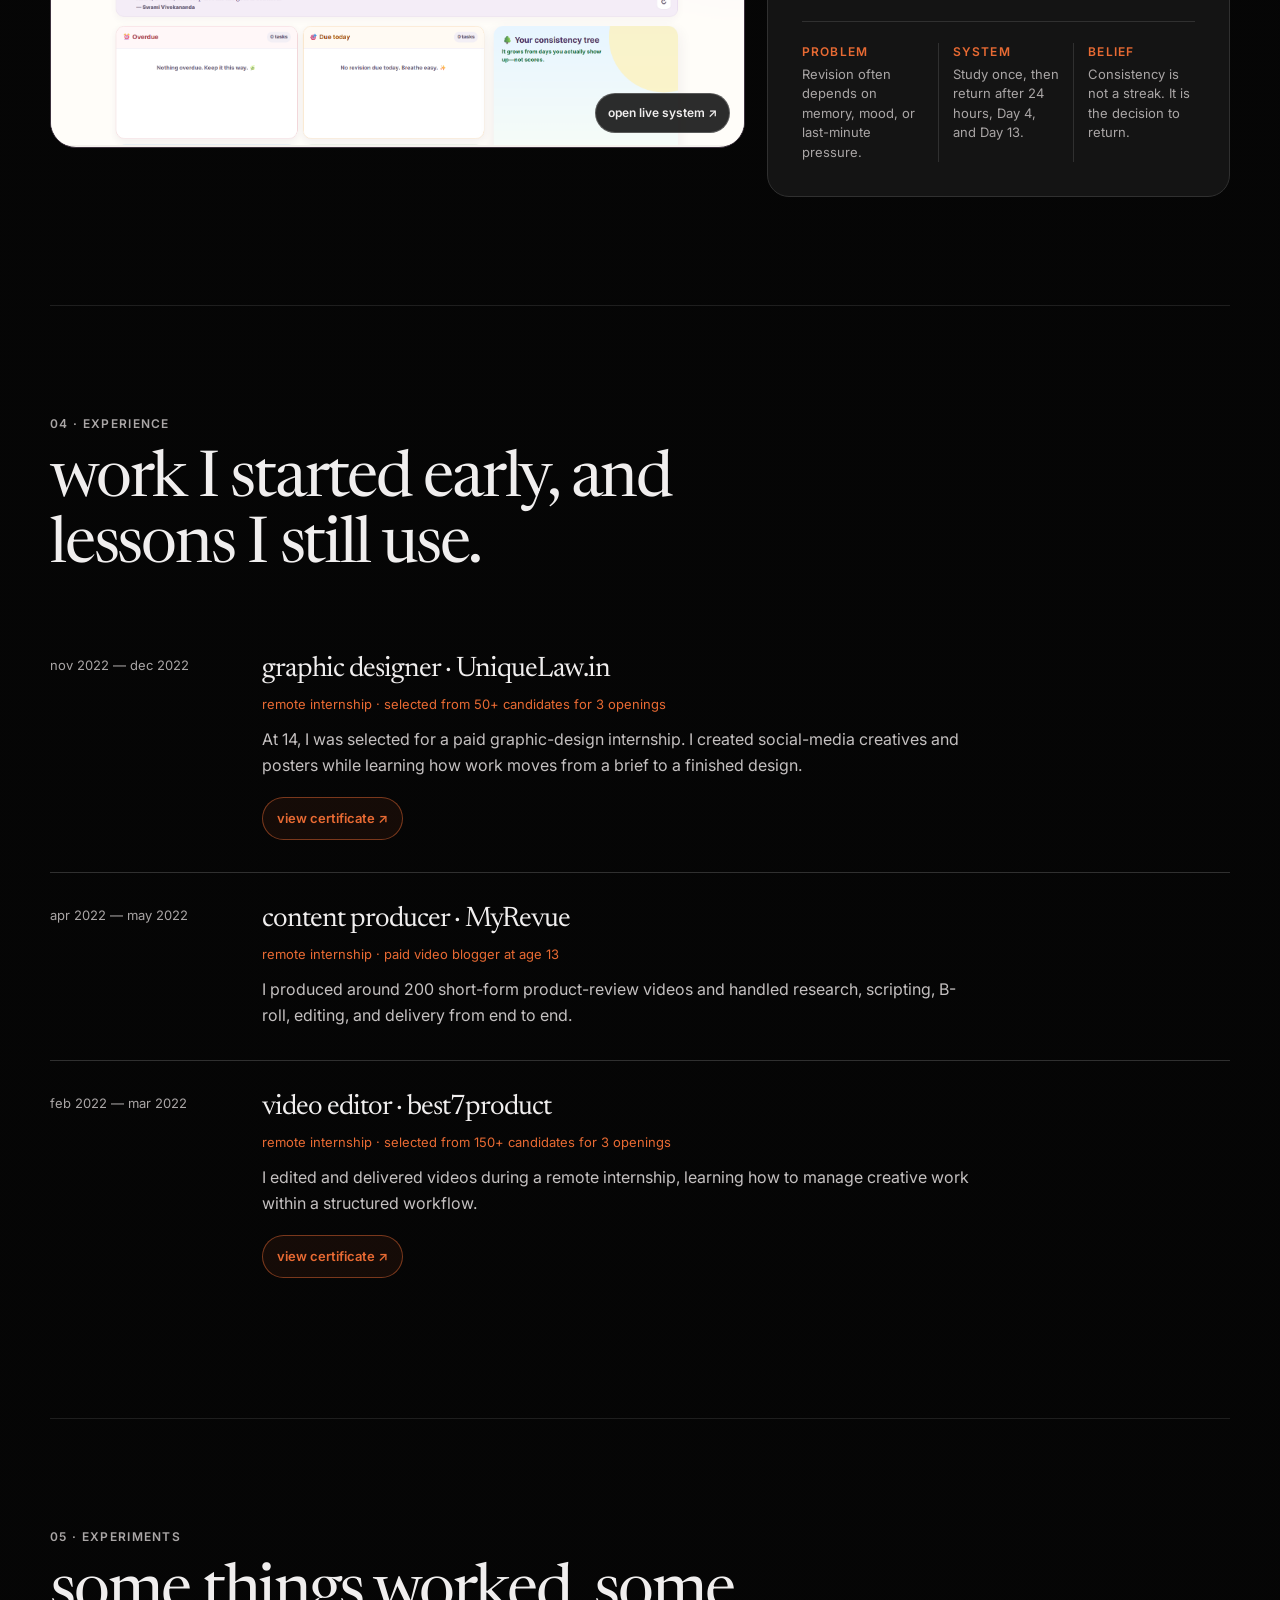
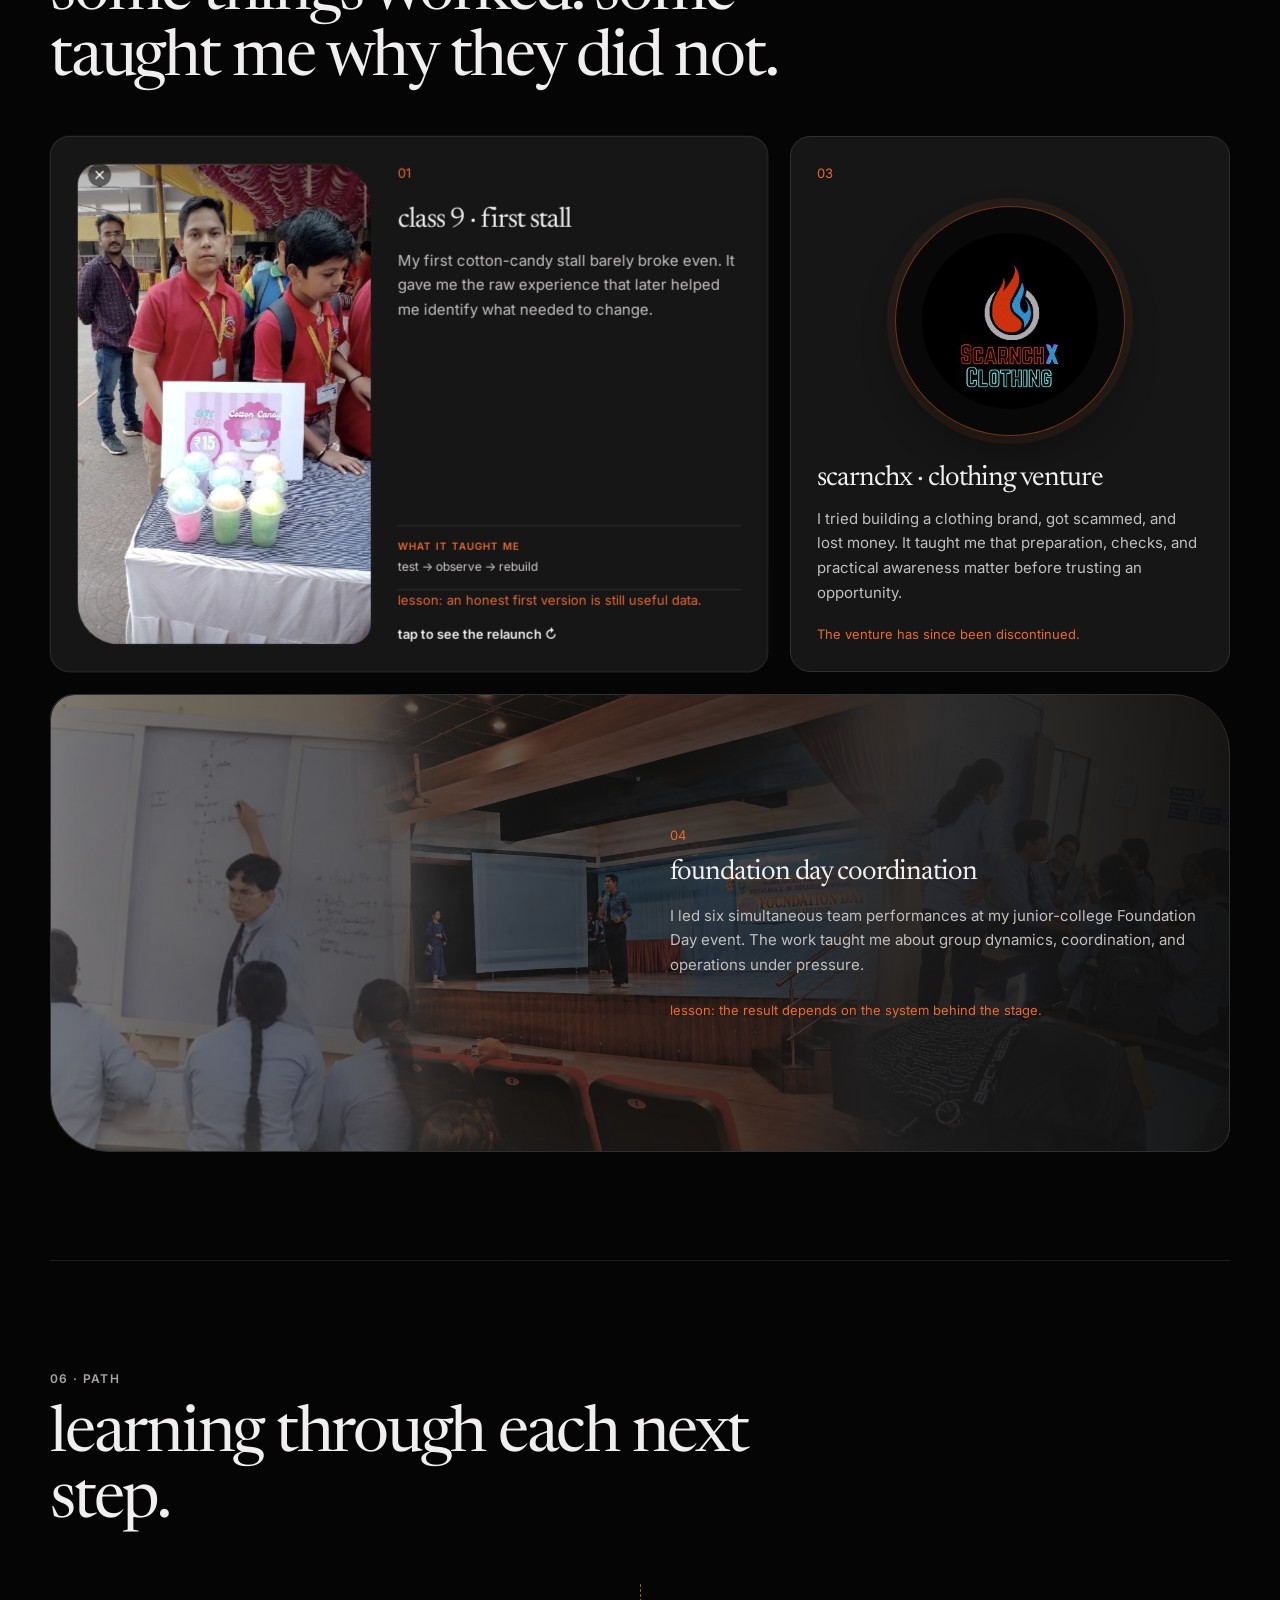
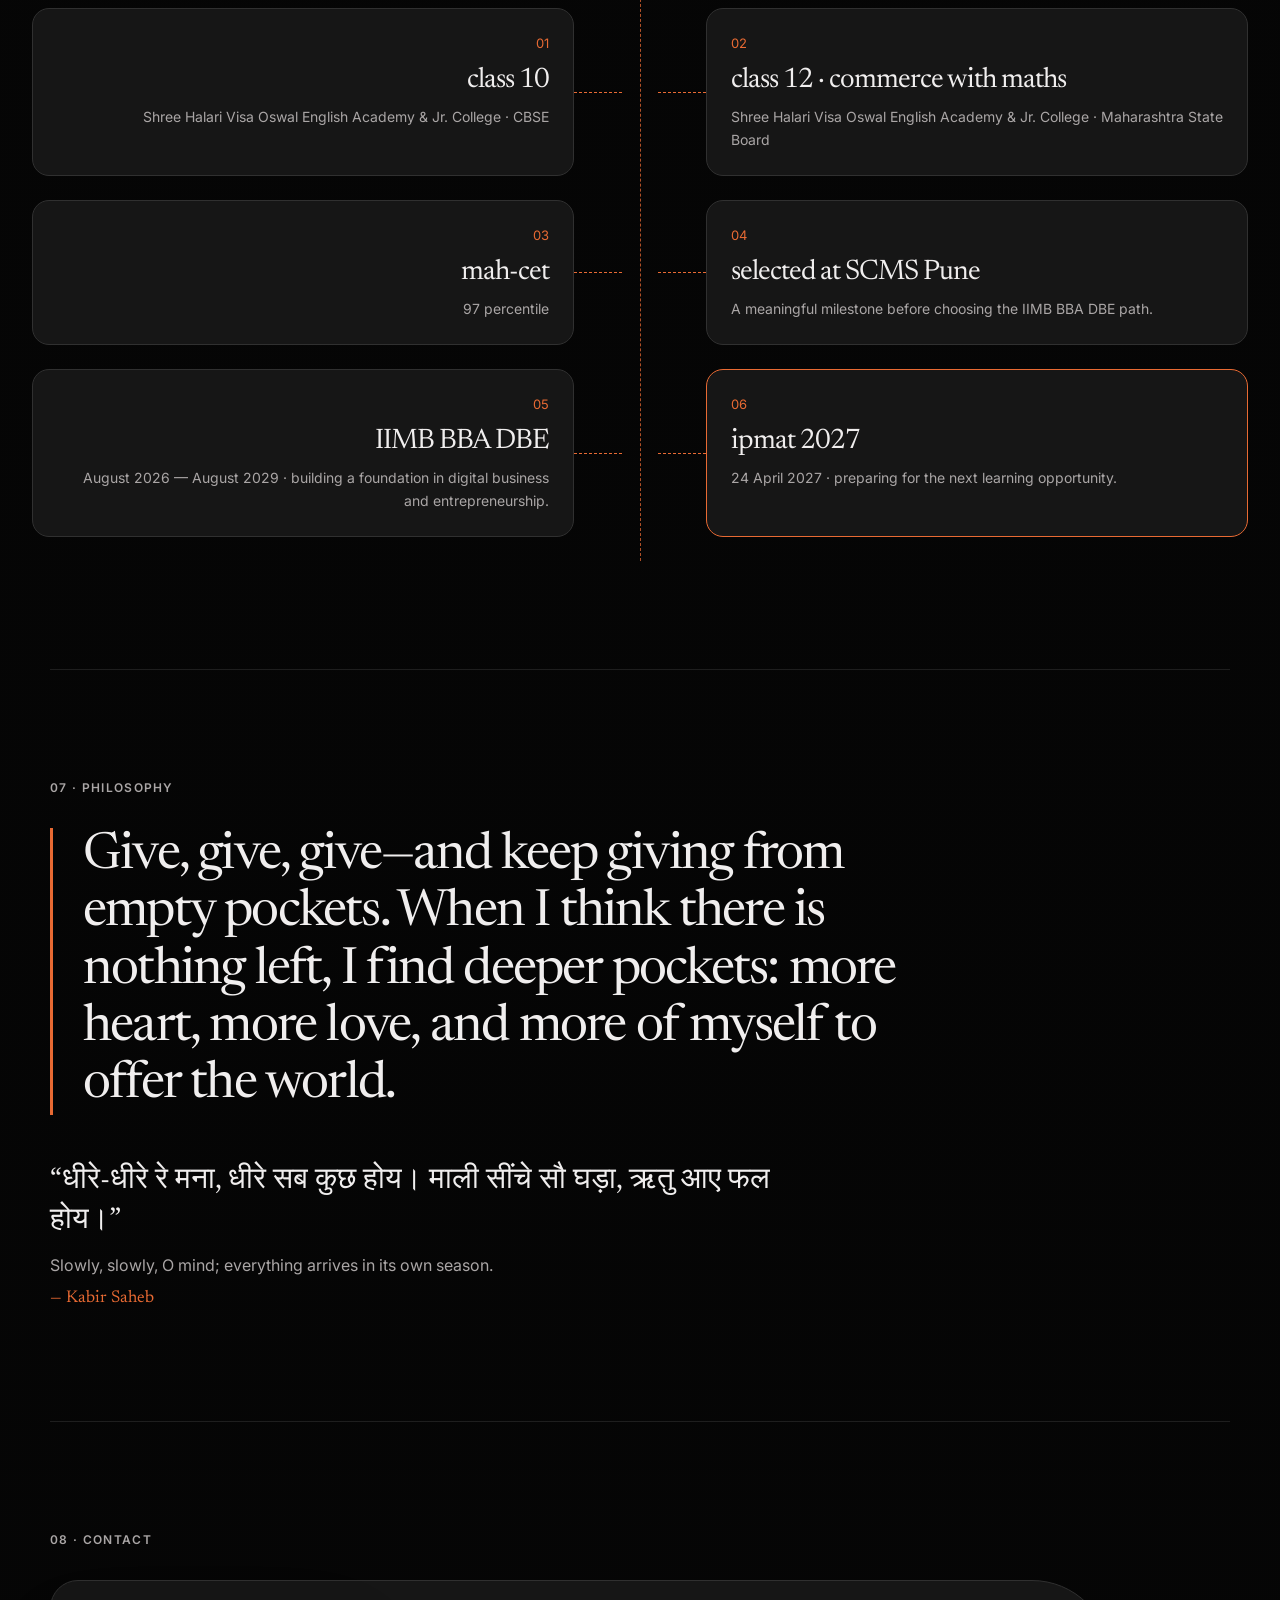
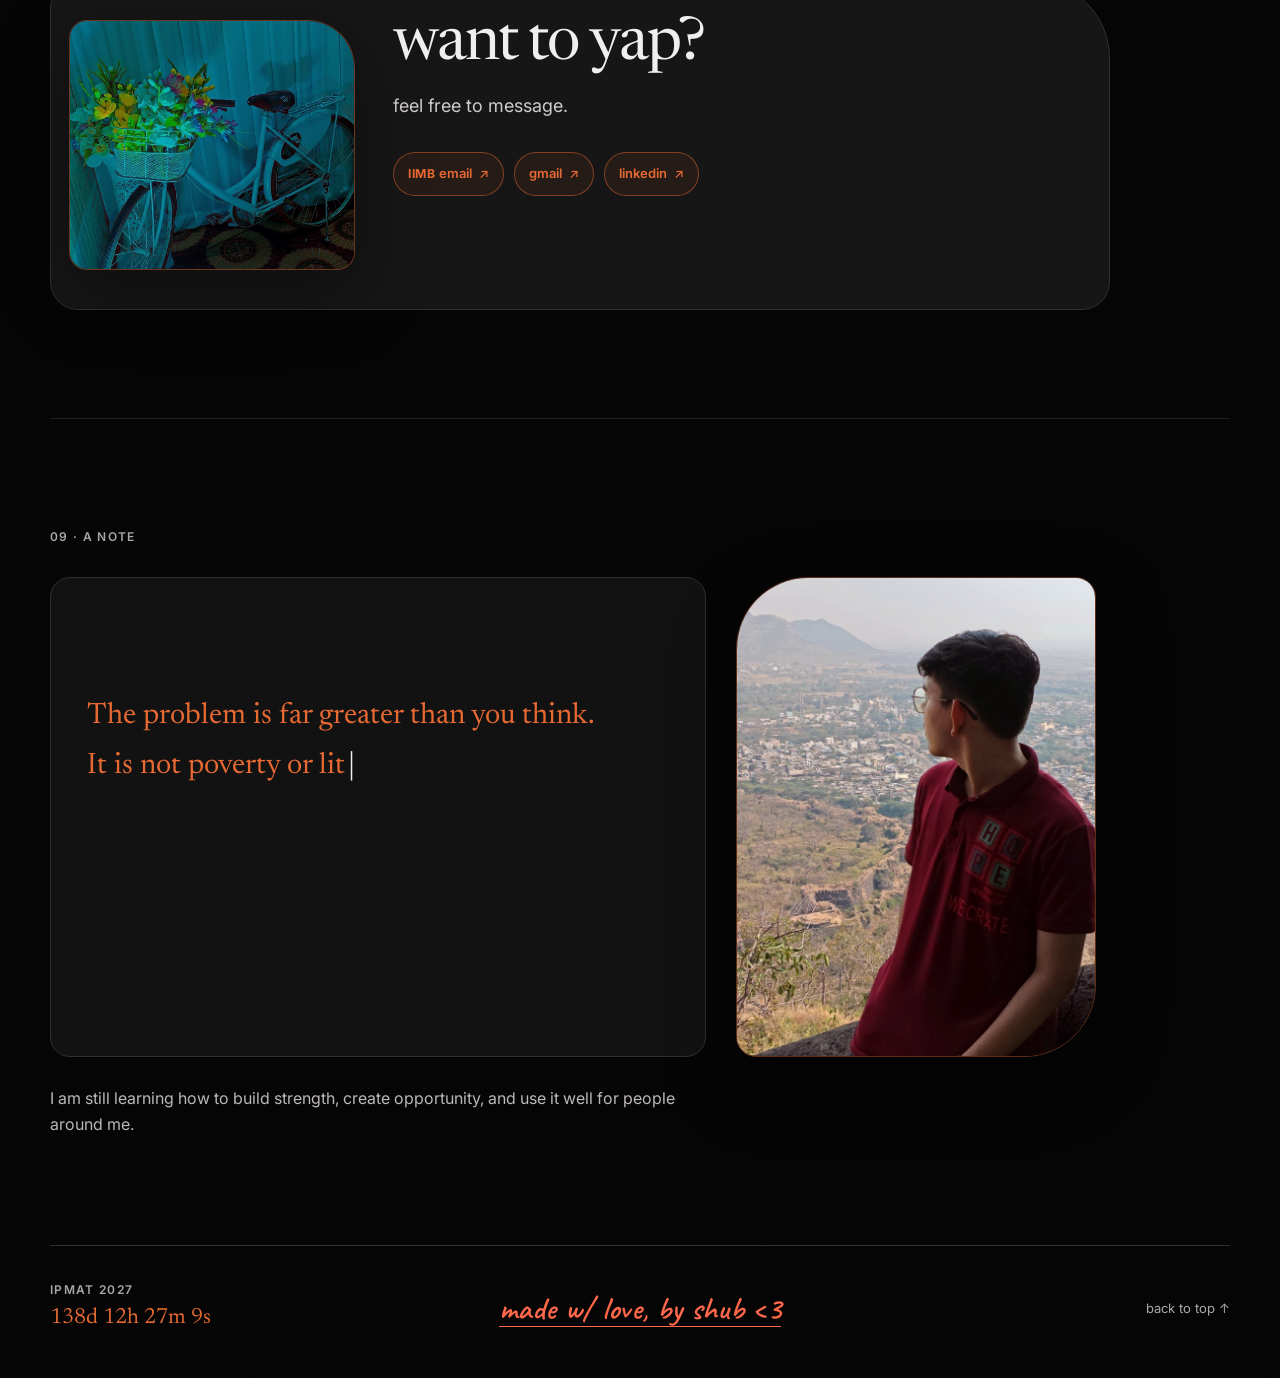
==== commit 95c4e9da: "Optimize portfolio image loading" ====
--- a/index.html
+++ b/index.html
@@ -4,7 +4,9 @@
     <meta charset="UTF-8">
     <meta name="viewport" content="width=device-width, initial-scale=1.0">
     <title>Shubham Sharma | Build What Works</title>
-    <link rel="icon" type="image/png" href="images/bougainvillea-portrait.png">
+    <link rel="icon" type="image/jpeg" href="images/favicon.jpg">
+    <link rel="preload" as="image" href="images/milky-way.jpg" fetchpriority="high">
+    <link rel="preload" as="image" href="images/bougainvillea-portrait.jpg" fetchpriority="high">
     <link rel="preconnect" href="https://fonts.googleapis.com">
 <link href="https://fonts.googleapis.com/css2?family=Caveat:wght@500;600&family=Inter:wght@400;500;600&family=Newsreader:opsz,wght@6..72,400;6..72,500&display=swap" rel="stylesheet">
     <link rel="stylesheet" href="style.css">
@@ -48,7 +50,7 @@
             <!-- This portrait links directly to Shubham's LinkedIn profile. -->
             <a class="hero-photo-link" href="https://www.linkedin.com/in/shubx13/" target="_blank" rel="noopener noreferrer" aria-label="Visit Shubham Sharma's LinkedIn profile">
                 <div class="hero-photo-frame">
-                    <img src="images/bougainvillea-portrait.png" alt="Shubham Sharma standing beside bright bougainvillea">
+                    <img src="images/bougainvillea-portrait.jpg" alt="Shubham Sharma standing beside bright bougainvillea" fetchpriority="high" decoding="async">
                 </div>
             </a>
 
@@ -162,7 +164,7 @@
 
             <div class="project-content revision-showcase">
                 <a class="revision-preview" href="https://shubx-13.github.io/Revison-Cycle/" target="_blank" rel="noopener noreferrer">
-                    <img src="images/revision-cycle-overview.png" alt="Revision Cycle dashboard showing the IPMAT countdown, revision overview, and consistency tree">
+                    <img src="images/revision-cycle-overview.png" alt="Revision Cycle dashboard showing the IPMAT countdown, revision overview, and consistency tree" loading="lazy" decoding="async">
                     <span>open live system ↗</span>
                 </a>
 
@@ -262,7 +264,7 @@
                     <div class="stall-flip-inner">
                         <article class="experiment-item flip-face flip-front">
                             <p class="experiment-number">01</p>
-                            <img src="images/class9.png" class="experiment-photo class9-photo" alt="Shubham's Class 9 cotton candy stall">
+                            <img src="images/class9.jpg" class="experiment-photo class9-photo" alt="Shubham's Class 9 cotton candy stall" loading="lazy" decoding="async">
                             <h3>class 9 · first stall</h3>
                             <p>My first cotton-candy stall barely broke even. It gave me the raw experience that later helped me identify what needed to change.</p>
                             <p class="experiment-shift"><span>what it taught me</span>test → observe → rebuild</p>
@@ -272,7 +274,7 @@
 
                         <article class="experiment-item flip-face flip-back">
                             <p class="experiment-number">02</p>
-                            <img src="images/class11.png" class="experiment-photo class11-photo" alt="Shubham's Class 11 cotton candy stall">
+                            <img src="images/class11.jpg" class="experiment-photo class11-photo" alt="Shubham's Class 11 cotton candy stall" loading="lazy" decoding="async">
                             <h3>class 11 · relaunch</h3>
                             <p>I returned with a partner agreement, clearer roles, and a more organised setup. The relaunch made around four to five times the profit.</p>
                             <p class="experiment-shift"><span>what changed</span>partner agreement · clearer roles · tighter setup</p>
@@ -296,7 +298,7 @@
 
                 <article class="experiment-item foundation-experiment">
                     <p class="experiment-number">04</p>
-                    <img src="images/foundation-day-collage.png" class="experiment-photo foundation-photo" alt="A collage of Shubham coordinating and speaking during a Foundation Day event">
+                    <img src="images/foundation-day-collage.jpg" class="experiment-photo foundation-photo" alt="A collage of Shubham coordinating and speaking during a Foundation Day event" loading="lazy" decoding="async">
                     <h3>foundation day coordination</h3>
                     <p>
                         I led six simultaneous team performances at my junior-college
@@ -393,7 +395,7 @@
             <!-- This card holds the approved public contact options. -->
             <div class="contact-section">
                 <a class="contact-photo-link" href="https://www.instagram.com/shubx.13/" target="_blank" rel="noopener noreferrer" aria-label="A small Instagram detour">
-                    <img src="images/flower-bicycle-contact.png" alt="A bicycle carrying a basket of colourful flowers">
+                    <img src="images/flower-bicycle-contact.jpg" alt="A bicycle carrying a basket of colourful flowers" loading="lazy" decoding="async">
                 </a>
 
                 <div class="contact-title">
@@ -435,7 +437,7 @@
                 </div>
                 <a class="manifesto-photo-link" href="https://www.instagram.com/shubx.13/" target="_blank" rel="noopener noreferrer" aria-label="Visit Shubham Sharma's Instagram">
                 <div class="manifesto-photo-frame">
-                    <img class="manifesto-photo" src="images/mountain-view.png" alt="Shubham looking out over a mountain view">
+                    <img class="manifesto-photo" src="images/mountain-view.jpg" alt="Shubham looking out over a mountain view" loading="lazy" decoding="async">
                 </div>
                 </a>
             </div>
--- a/style.css
+++ b/style.css
@@ -21,7 +21,7 @@
     overflow-x: hidden;
     color: var(--paper);
     background: linear-gradient(rgba(5, 5, 5, 0.7), rgba(5, 5, 5, 0.9)),
-    url("images/milky-way.png") center / cover fixed no-repeat,
+    url("images/milky-way.jpg") center / cover fixed no-repeat,
     var(--ink);
     font-family: "Inter", Arial, sans-serif;
     font-size: 16px;
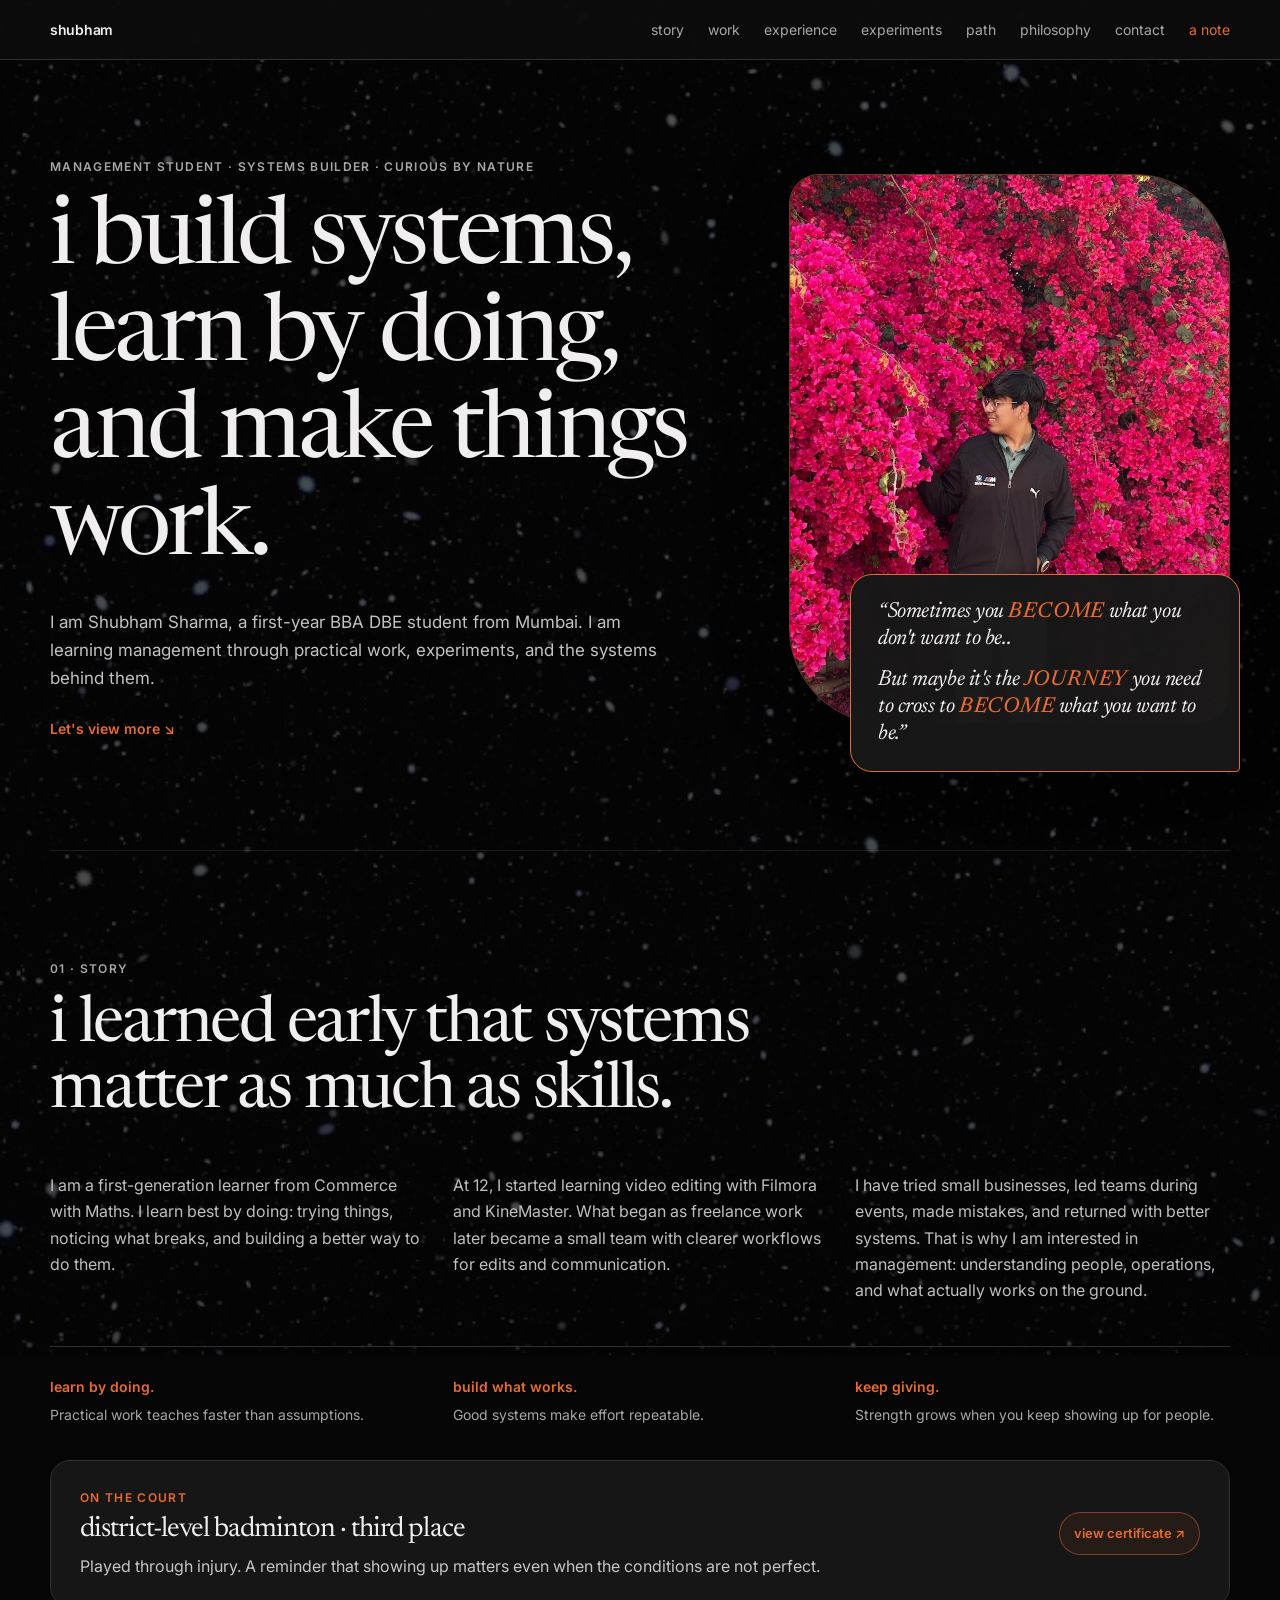
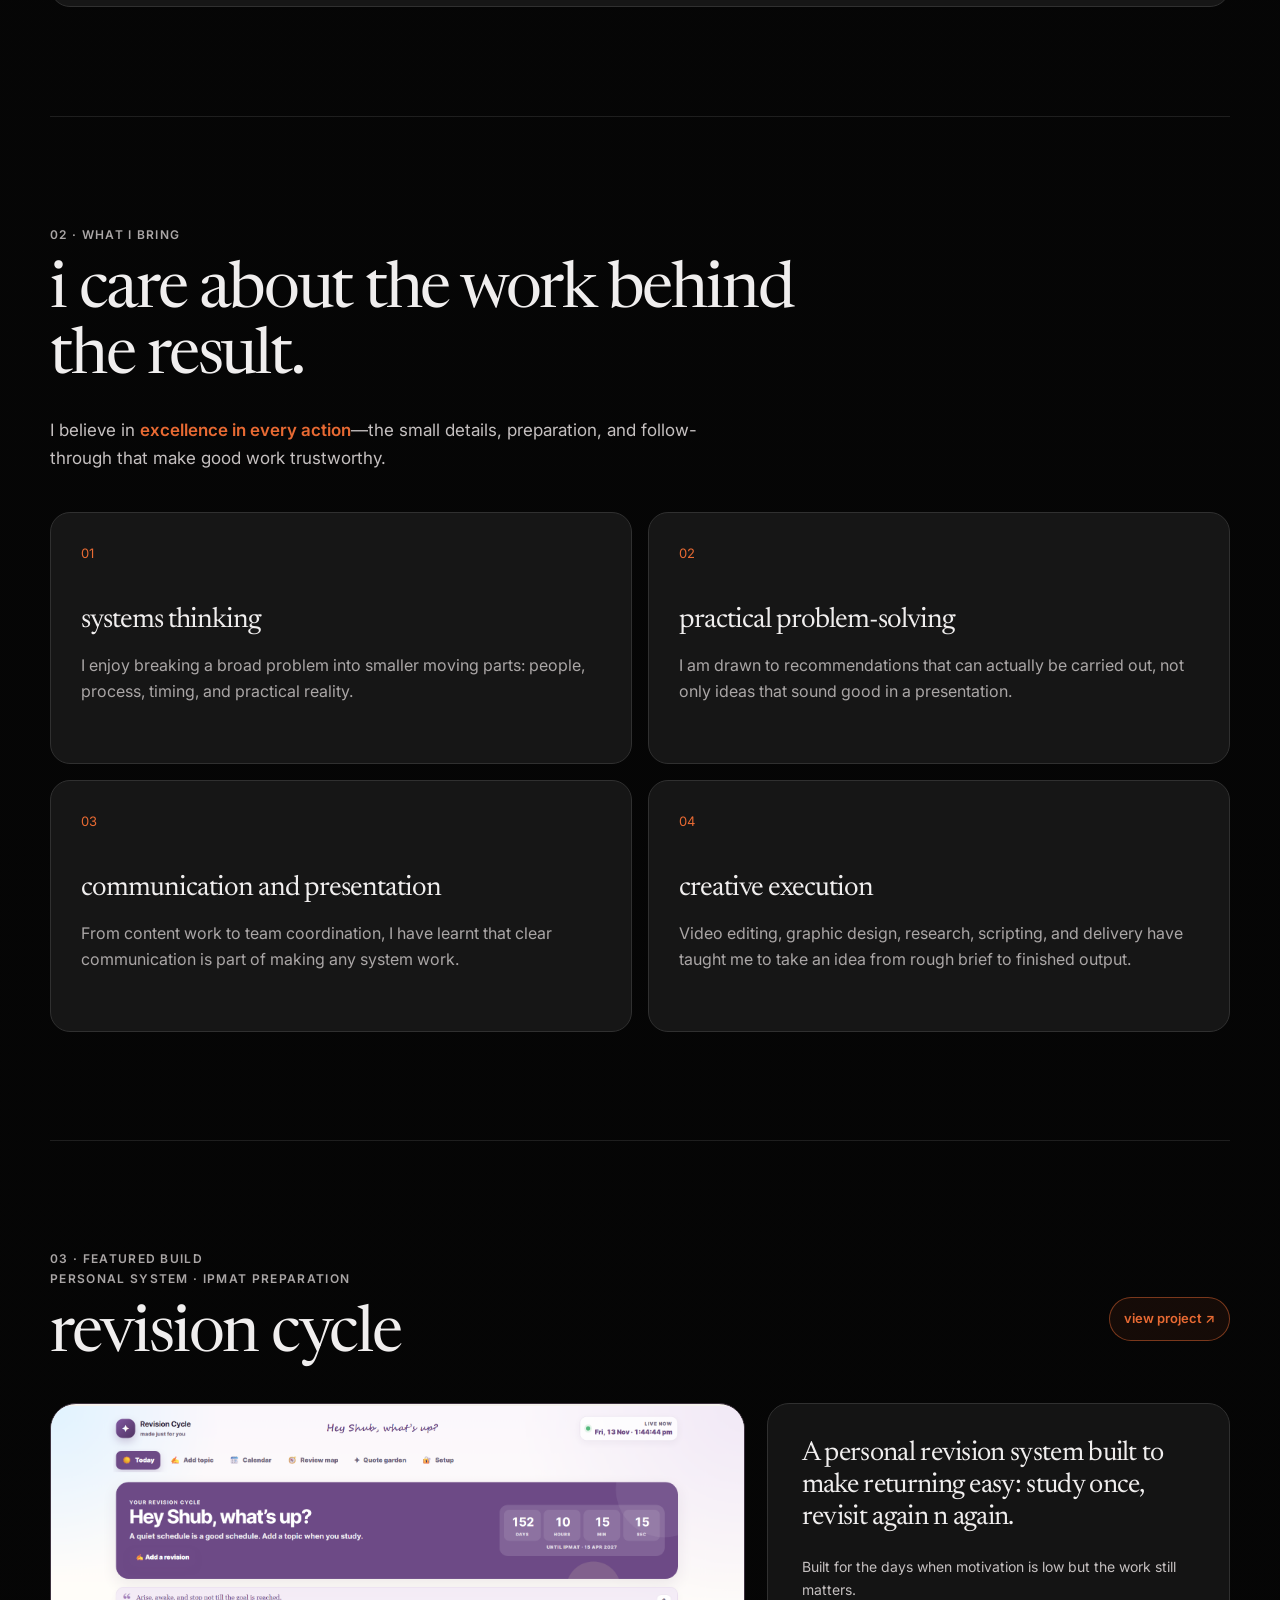
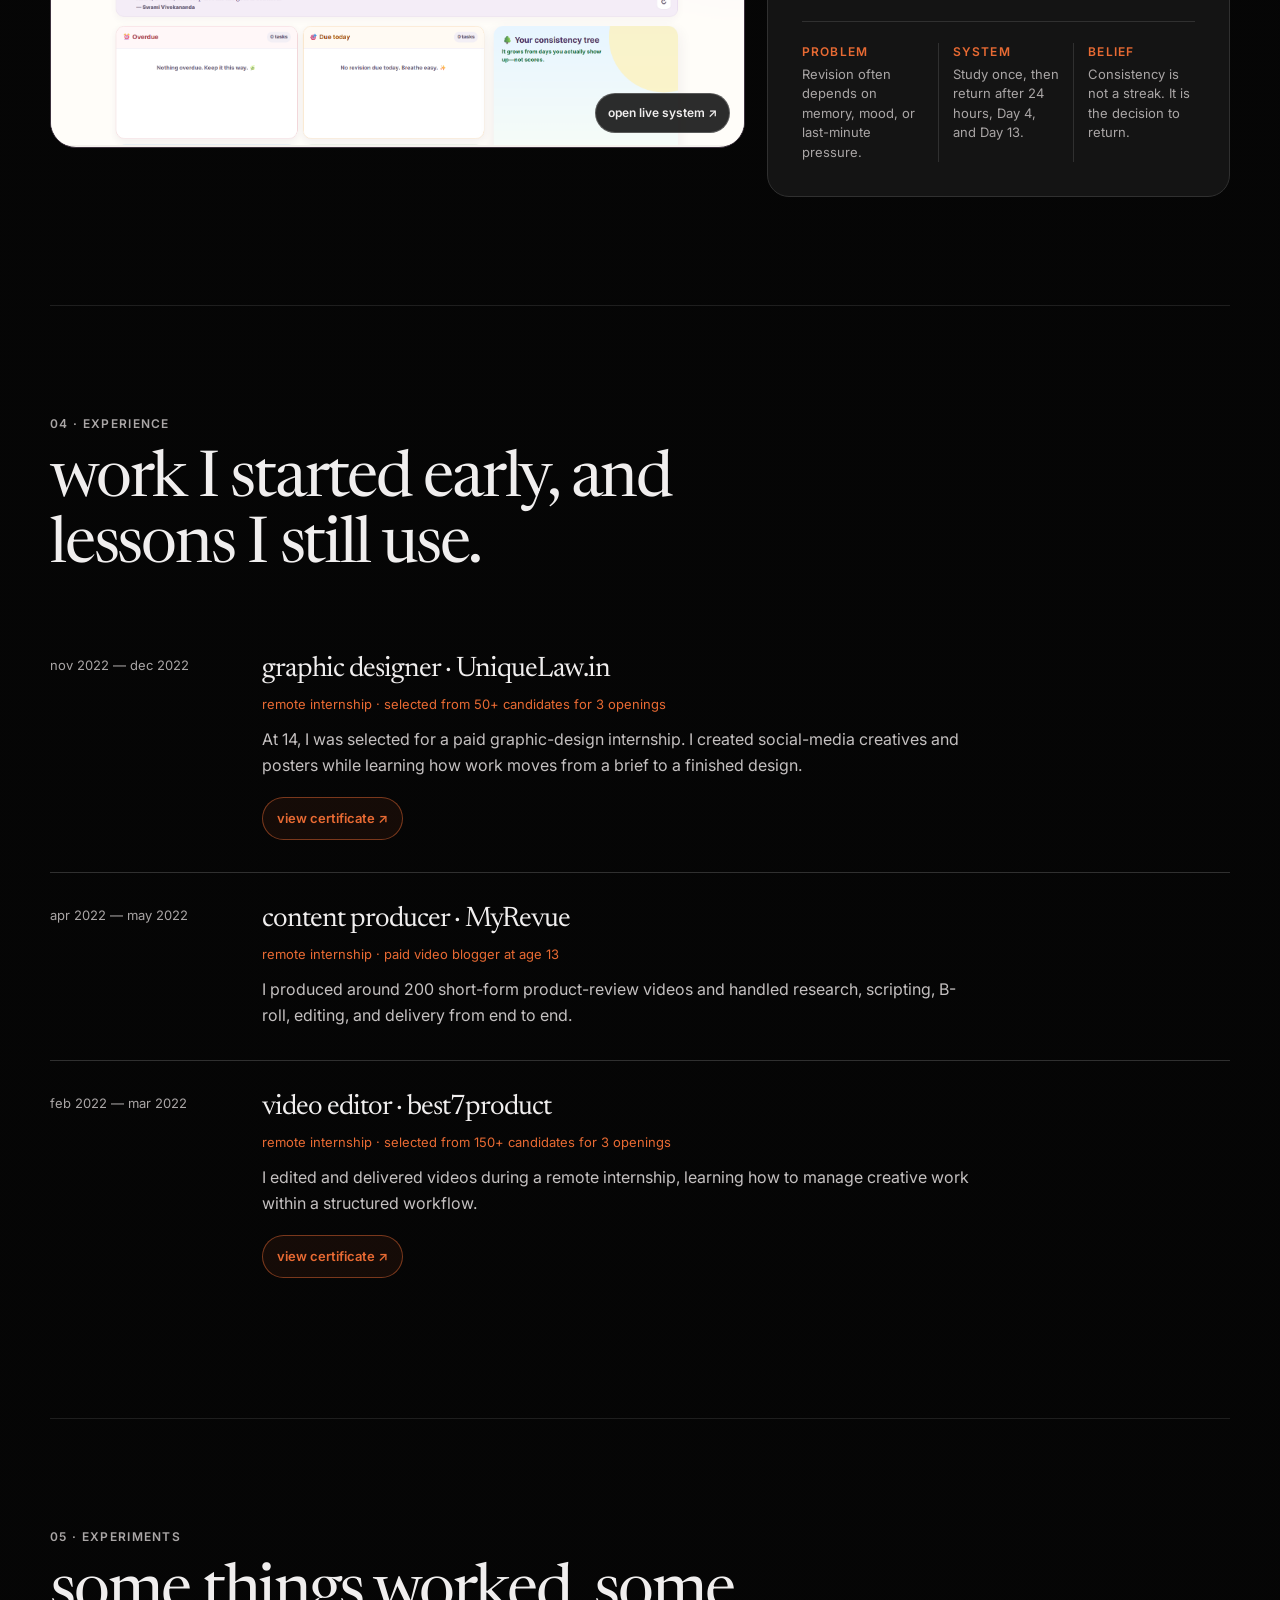
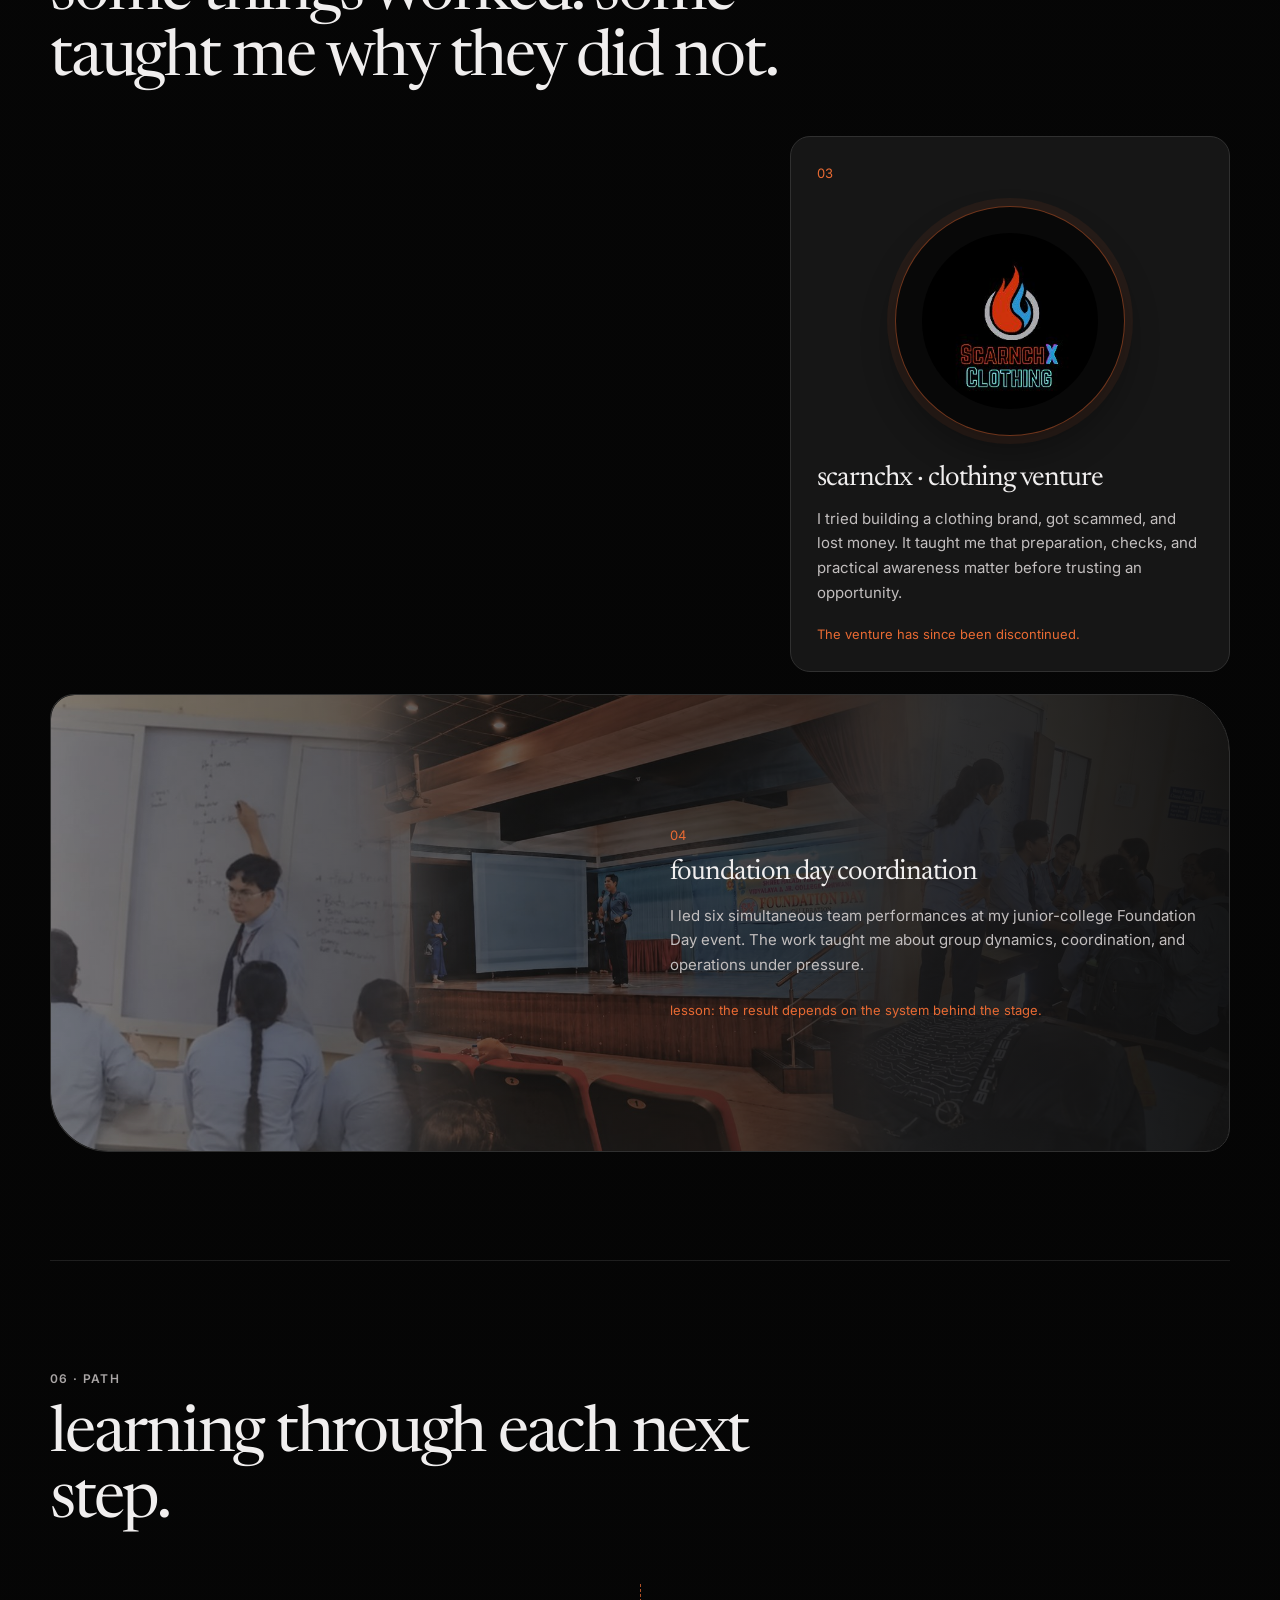
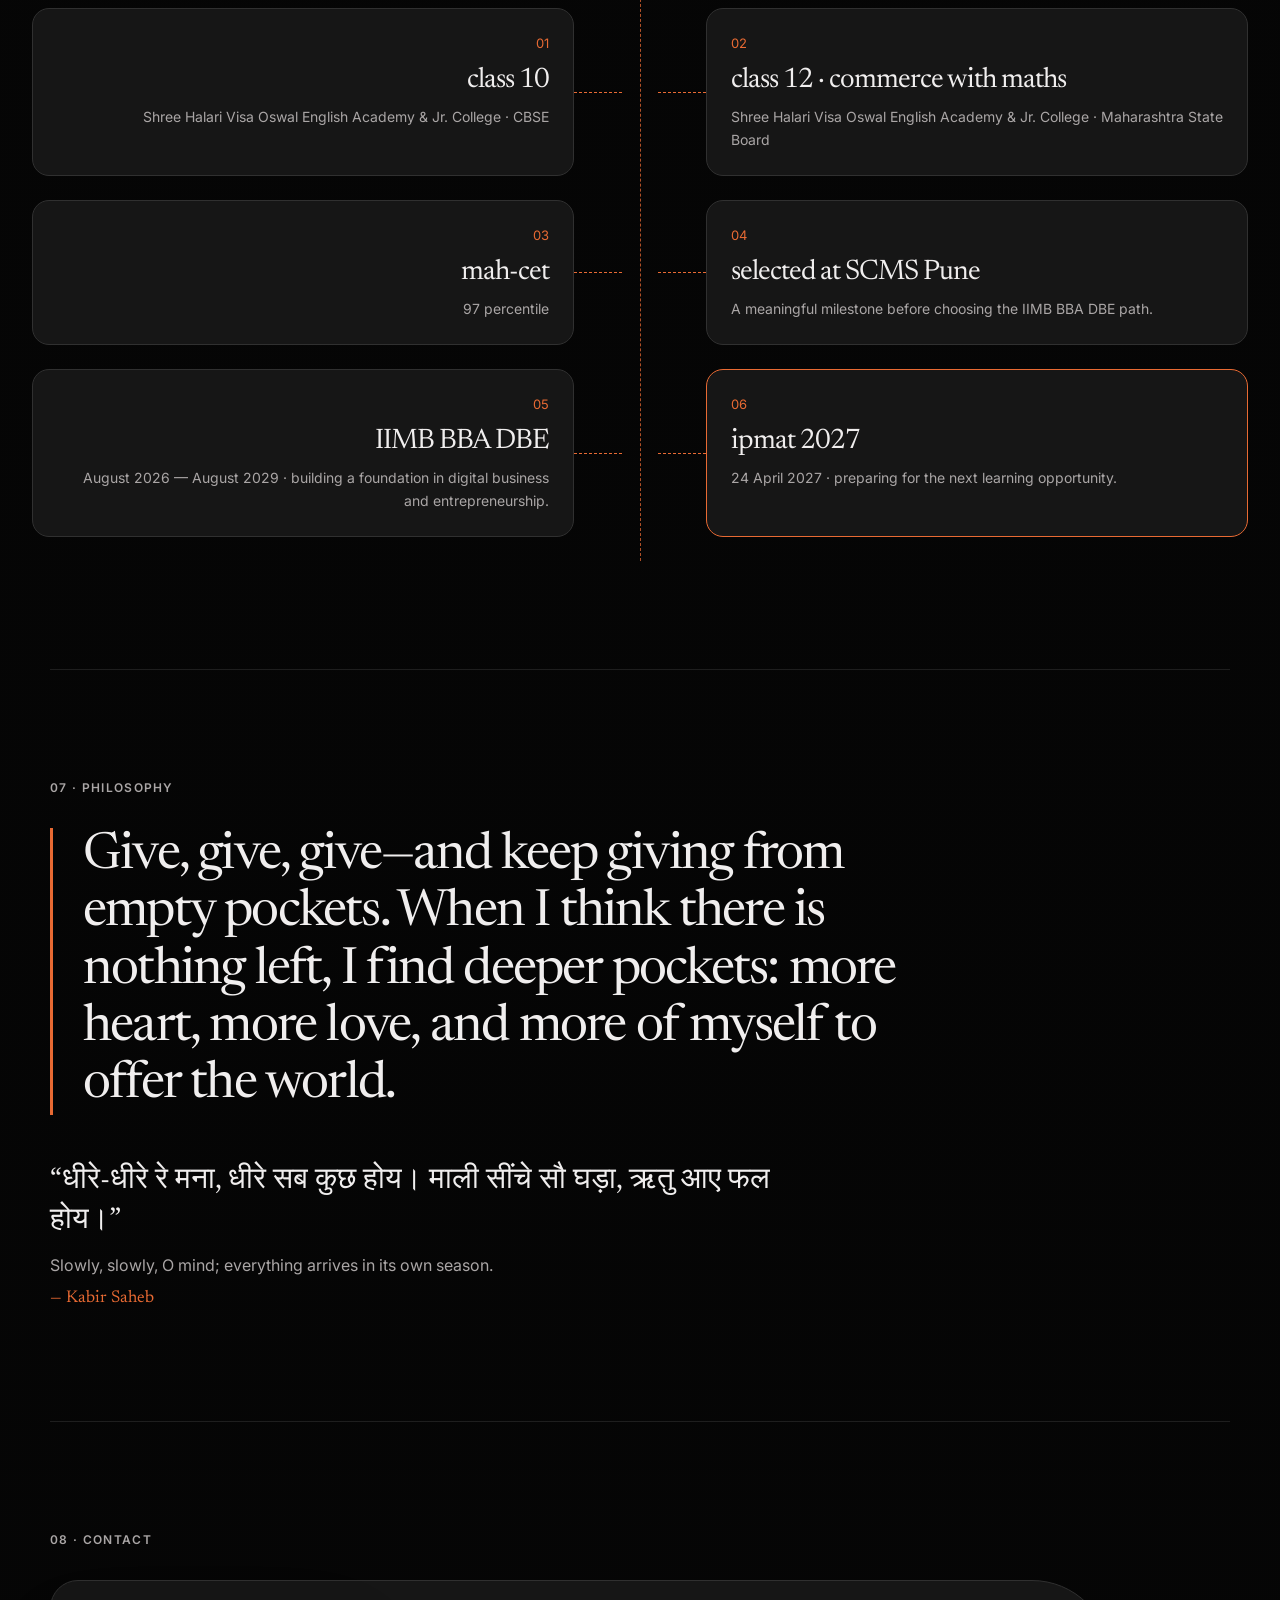
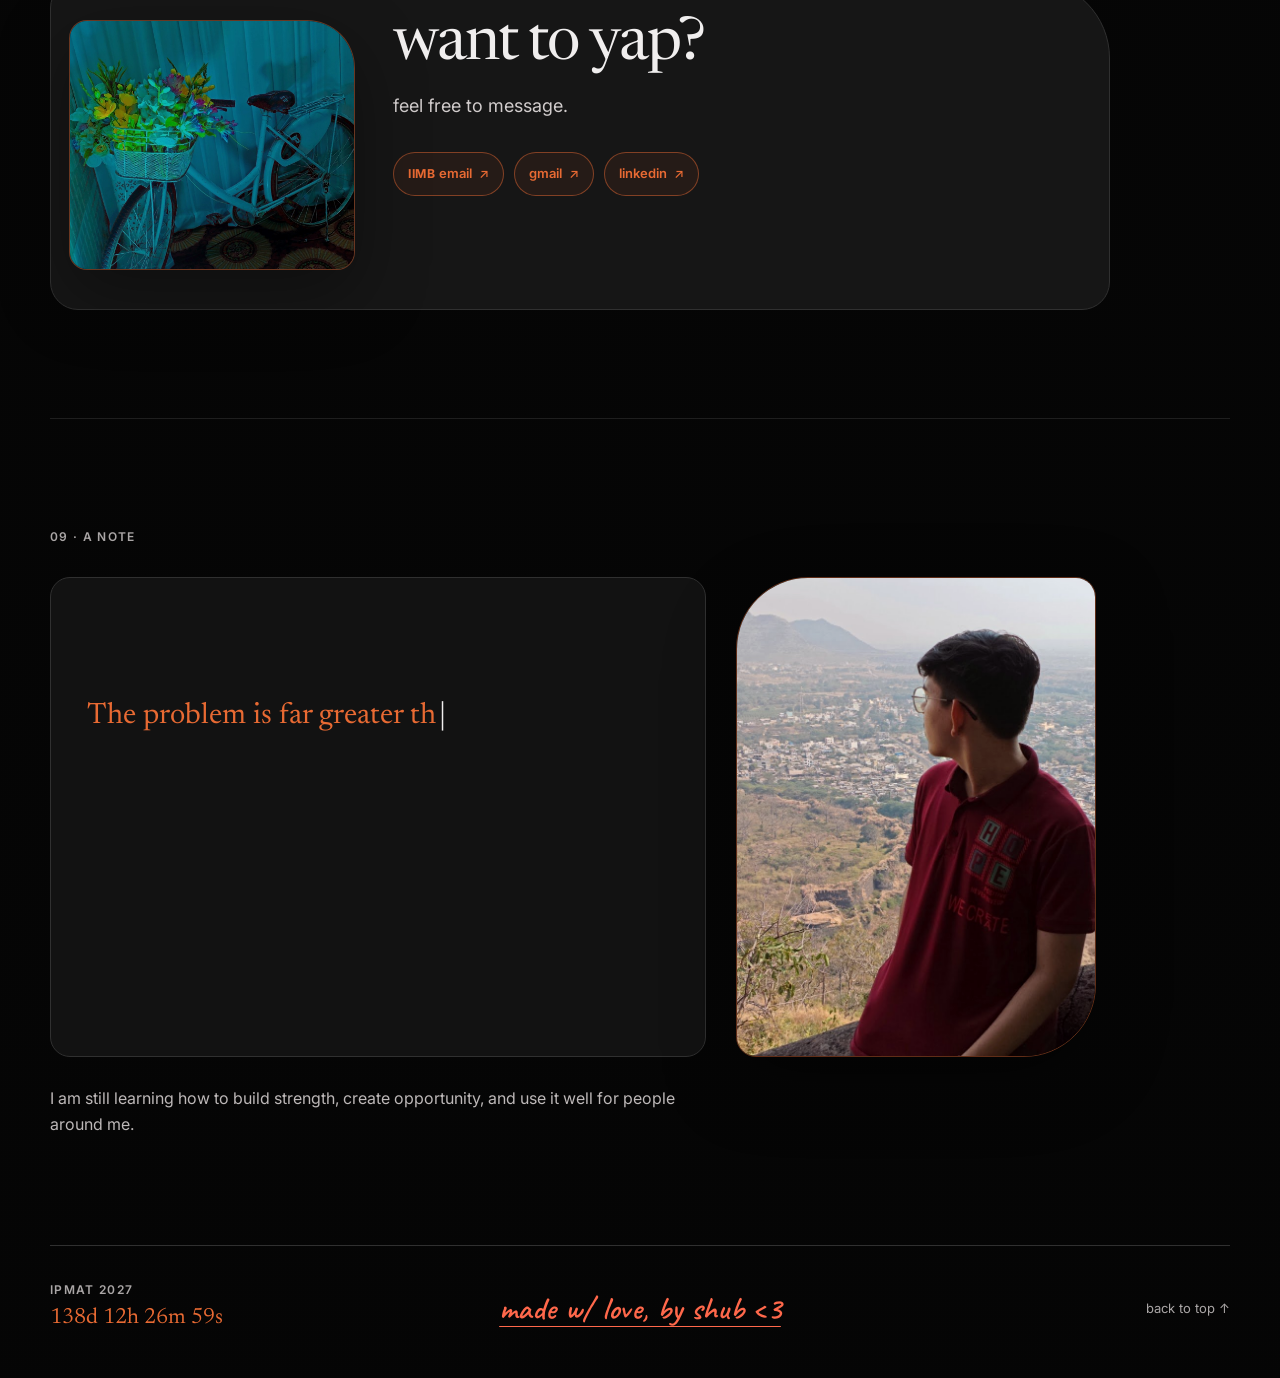
==== commit e410b78d: "Preload all portfolio visuals on entry" ====
--- a/index.html
+++ b/index.html
@@ -5,11 +5,18 @@
     <meta name="viewport" content="width=device-width, initial-scale=1.0">
     <title>Shubham Sharma | Build What Works</title>
     <link rel="icon" type="image/jpeg" href="images/favicon.jpg">
+    <link rel="preconnect" href="https://fonts.googleapis.com">
+    <link href="https://fonts.googleapis.com/css2?family=Caveat:wght@500;600&family=Inter:wght@400;500;600&family=Newsreader:opsz,wght@6..72,400;6..72,500&display=swap" rel="stylesheet">
+    <link rel="stylesheet" href="style.css">
     <link rel="preload" as="image" href="images/milky-way.jpg" fetchpriority="high">
     <link rel="preload" as="image" href="images/bougainvillea-portrait.jpg" fetchpriority="high">
-    <link rel="preconnect" href="https://fonts.googleapis.com">
-<link href="https://fonts.googleapis.com/css2?family=Caveat:wght@500;600&family=Inter:wght@400;500;600&family=Newsreader:opsz,wght@6..72,400;6..72,500&display=swap" rel="stylesheet">
-    <link rel="stylesheet" href="style.css">
+    <link rel="preload" as="image" href="images/revision-cycle-overview.png" fetchpriority="high">
+    <link rel="preload" as="image" href="images/class9.jpg" fetchpriority="high">
+    <link rel="preload" as="image" href="images/class11.jpg" fetchpriority="high">
+    <link rel="preload" as="image" href="images/Scarnchx.jpg" fetchpriority="high">
+    <link rel="preload" as="image" href="images/foundation-day-collage.jpg" fetchpriority="high">
+    <link rel="preload" as="image" href="images/flower-bicycle-contact.jpg" fetchpriority="high">
+    <link rel="preload" as="image" href="images/mountain-view.jpg" fetchpriority="high">
     <script src="script.js" defer></script>
 </head>
 
@@ -164,7 +171,7 @@
 
             <div class="project-content revision-showcase">
                 <a class="revision-preview" href="https://shubx-13.github.io/Revison-Cycle/" target="_blank" rel="noopener noreferrer">
-                    <img src="images/revision-cycle-overview.png" alt="Revision Cycle dashboard showing the IPMAT countdown, revision overview, and consistency tree" loading="lazy" decoding="async">
+                    <img src="images/revision-cycle-overview.png" alt="Revision Cycle dashboard showing the IPMAT countdown, revision overview, and consistency tree" decoding="async">
                     <span>open live system ↗</span>
                 </a>
 
@@ -264,7 +271,7 @@
                     <div class="stall-flip-inner">
                         <article class="experiment-item flip-face flip-front">
                             <p class="experiment-number">01</p>
-                            <img src="images/class9.jpg" class="experiment-photo class9-photo" alt="Shubham's Class 9 cotton candy stall" loading="lazy" decoding="async">
+                            <img src="images/class9.jpg" class="experiment-photo class9-photo" alt="Shubham's Class 9 cotton candy stall" decoding="async">
                             <h3>class 9 · first stall</h3>
                             <p>My first cotton-candy stall barely broke even. It gave me the raw experience that later helped me identify what needed to change.</p>
                             <p class="experiment-shift"><span>what it taught me</span>test → observe → rebuild</p>
@@ -274,7 +281,7 @@
 
                         <article class="experiment-item flip-face flip-back">
                             <p class="experiment-number">02</p>
-                            <img src="images/class11.jpg" class="experiment-photo class11-photo" alt="Shubham's Class 11 cotton candy stall" loading="lazy" decoding="async">
+                            <img src="images/class11.jpg" class="experiment-photo class11-photo" alt="Shubham's Class 11 cotton candy stall" decoding="async">
                             <h3>class 11 · relaunch</h3>
                             <p>I returned with a partner agreement, clearer roles, and a more organised setup. The relaunch made around four to five times the profit.</p>
                             <p class="experiment-shift"><span>what changed</span>partner agreement · clearer roles · tighter setup</p>
@@ -298,7 +305,7 @@
 
                 <article class="experiment-item foundation-experiment">
                     <p class="experiment-number">04</p>
-                    <img src="images/foundation-day-collage.jpg" class="experiment-photo foundation-photo" alt="A collage of Shubham coordinating and speaking during a Foundation Day event" loading="lazy" decoding="async">
+                    <img src="images/foundation-day-collage.jpg" class="experiment-photo foundation-photo" alt="A collage of Shubham coordinating and speaking during a Foundation Day event" decoding="async">
                     <h3>foundation day coordination</h3>
                     <p>
                         I led six simultaneous team performances at my junior-college
@@ -395,7 +402,7 @@
             <!-- This card holds the approved public contact options. -->
             <div class="contact-section">
                 <a class="contact-photo-link" href="https://www.instagram.com/shubx.13/" target="_blank" rel="noopener noreferrer" aria-label="A small Instagram detour">
-                    <img src="images/flower-bicycle-contact.jpg" alt="A bicycle carrying a basket of colourful flowers" loading="lazy" decoding="async">
+                    <img src="images/flower-bicycle-contact.jpg" alt="A bicycle carrying a basket of colourful flowers" decoding="async">
                 </a>
 
                 <div class="contact-title">
@@ -437,7 +444,7 @@
                 </div>
                 <a class="manifesto-photo-link" href="https://www.instagram.com/shubx.13/" target="_blank" rel="noopener noreferrer" aria-label="Visit Shubham Sharma's Instagram">
                 <div class="manifesto-photo-frame">
-                    <img class="manifesto-photo" src="images/mountain-view.jpg" alt="Shubham looking out over a mountain view" loading="lazy" decoding="async">
+                    <img class="manifesto-photo" src="images/mountain-view.jpg" alt="Shubham looking out over a mountain view" decoding="async">
                 </div>
                 </a>
             </div>
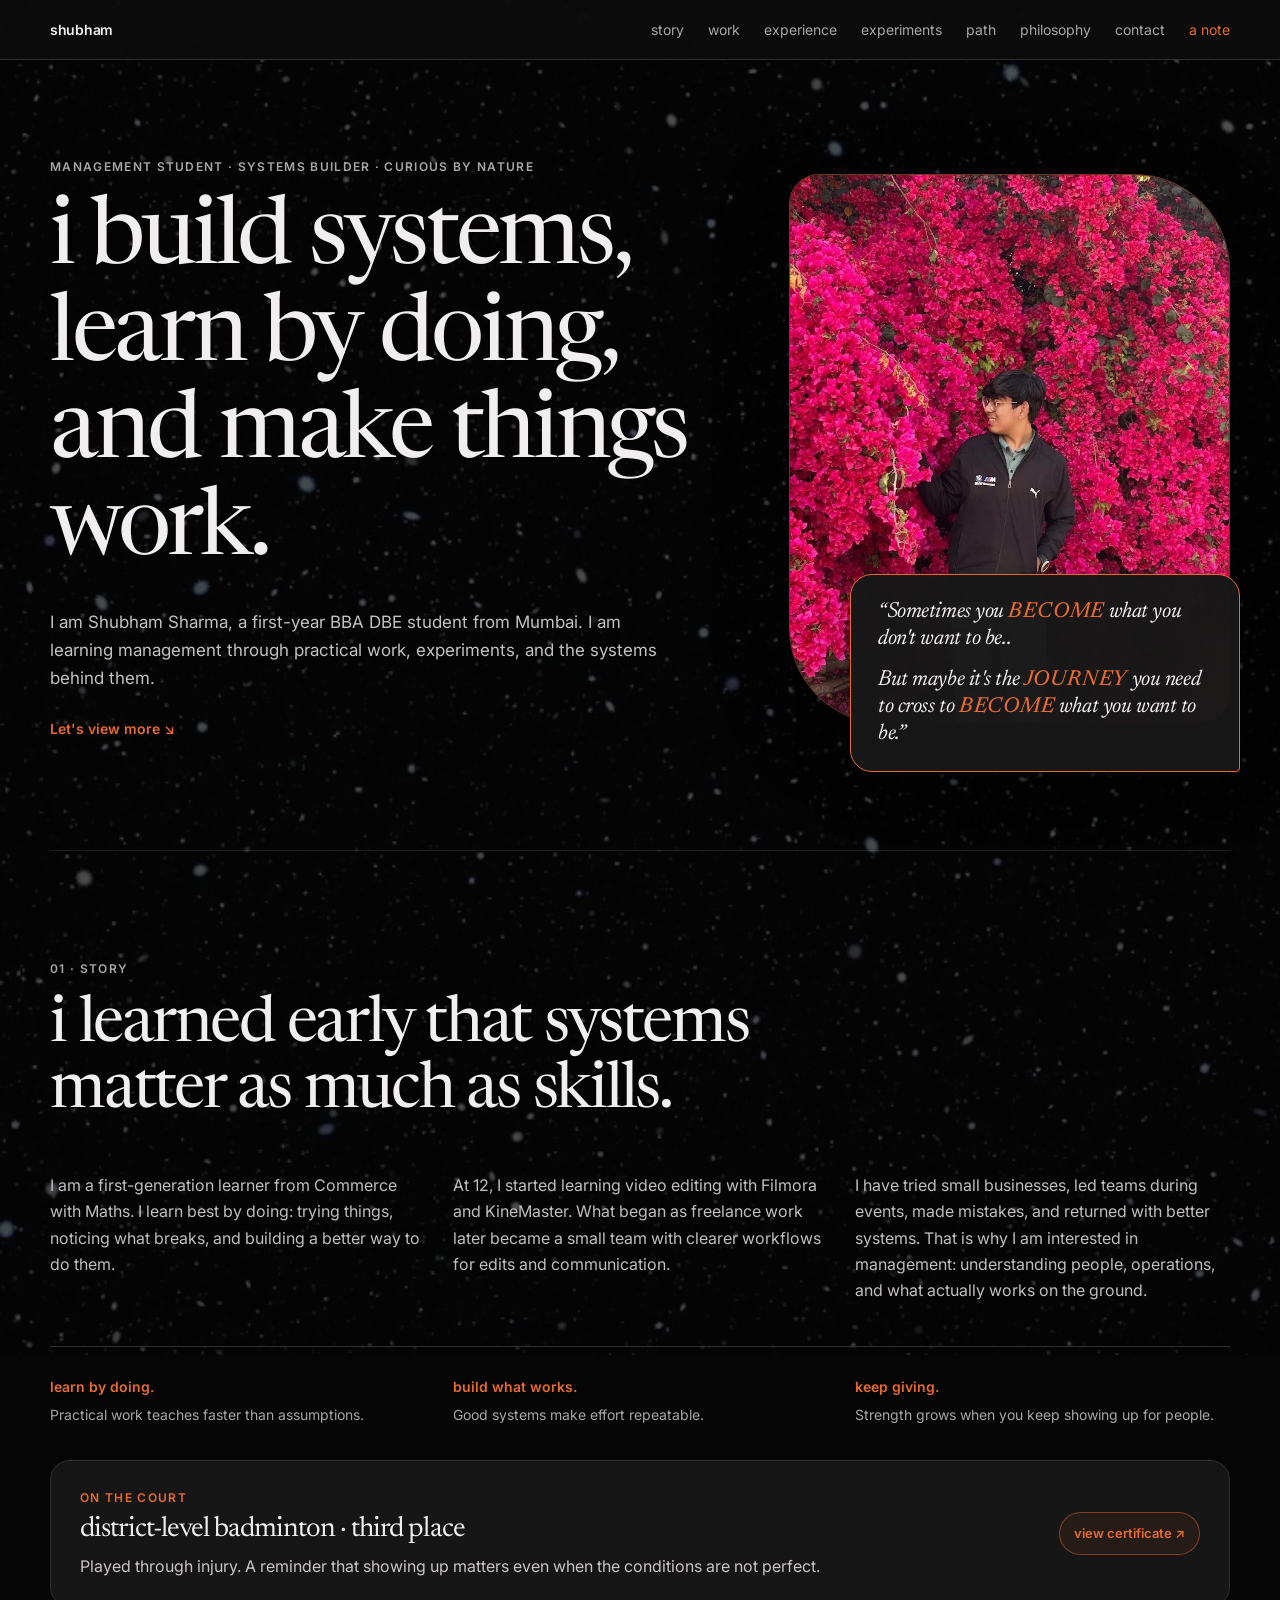
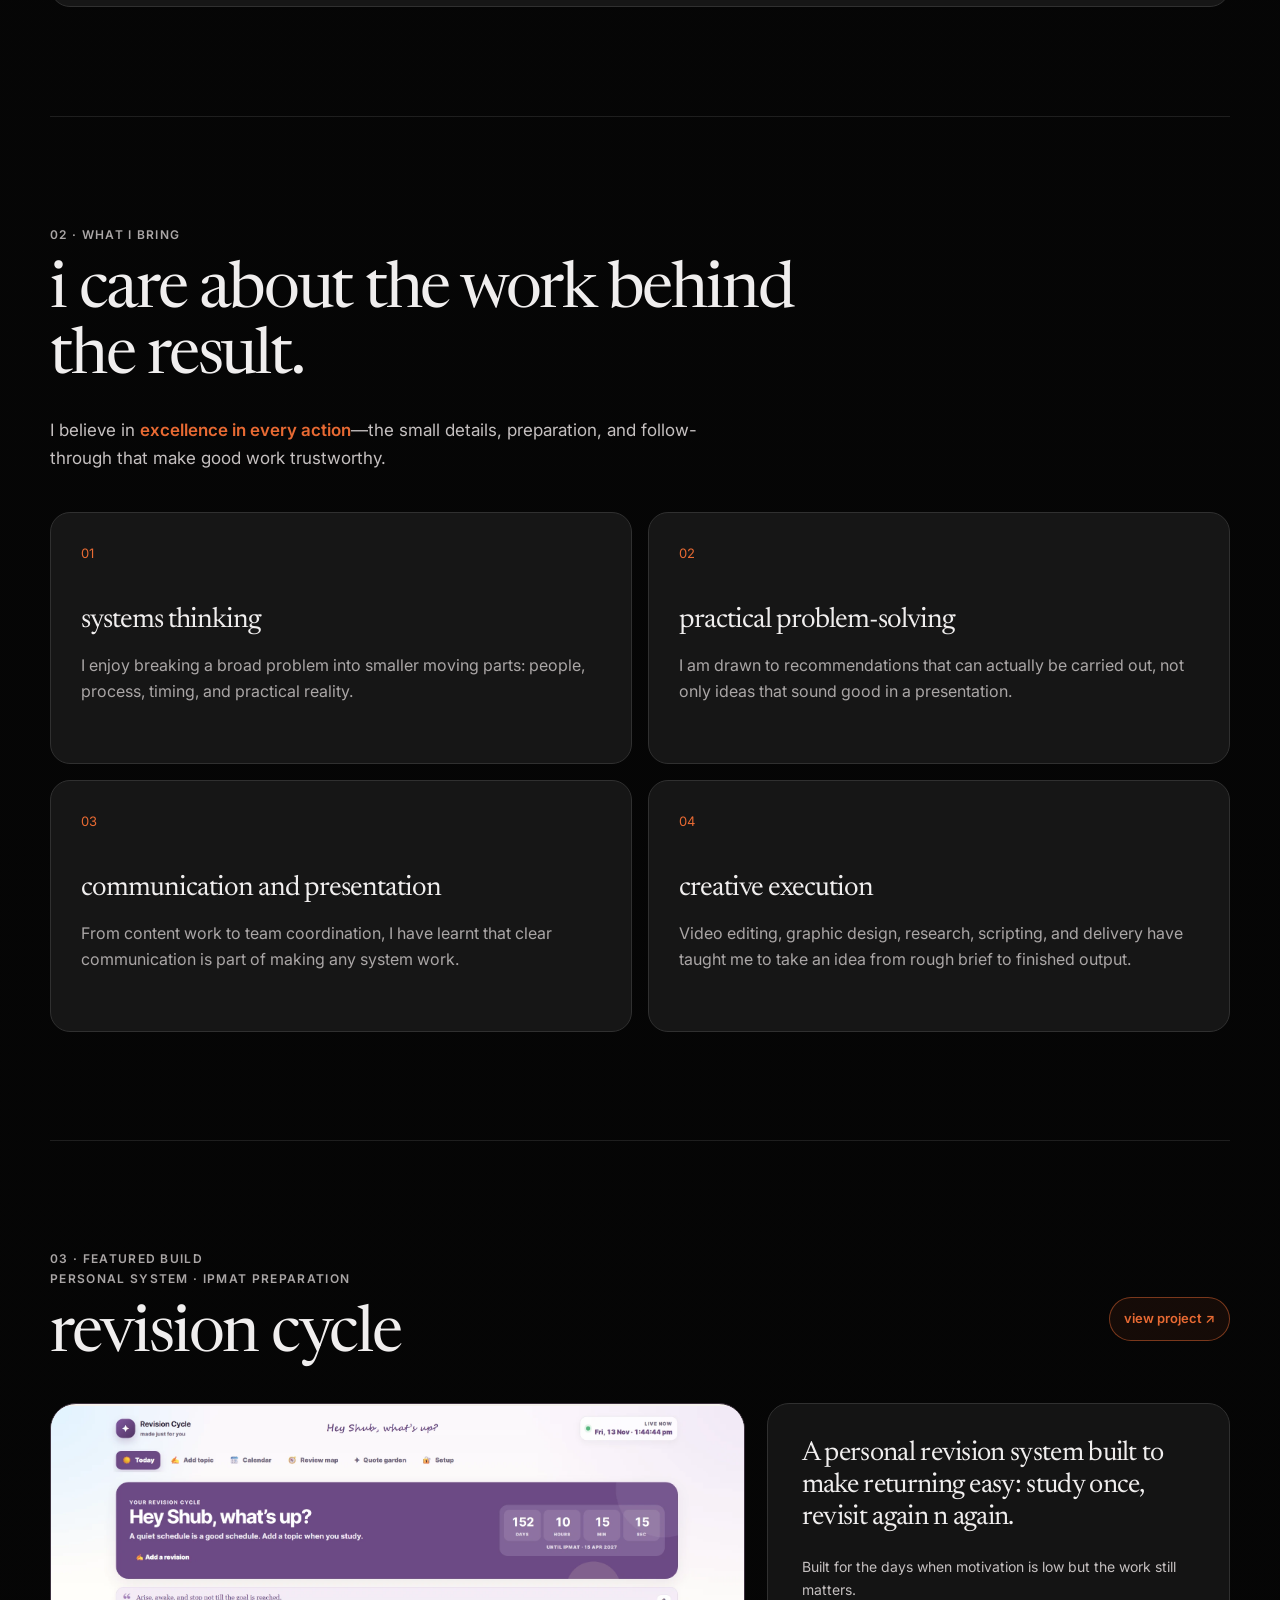
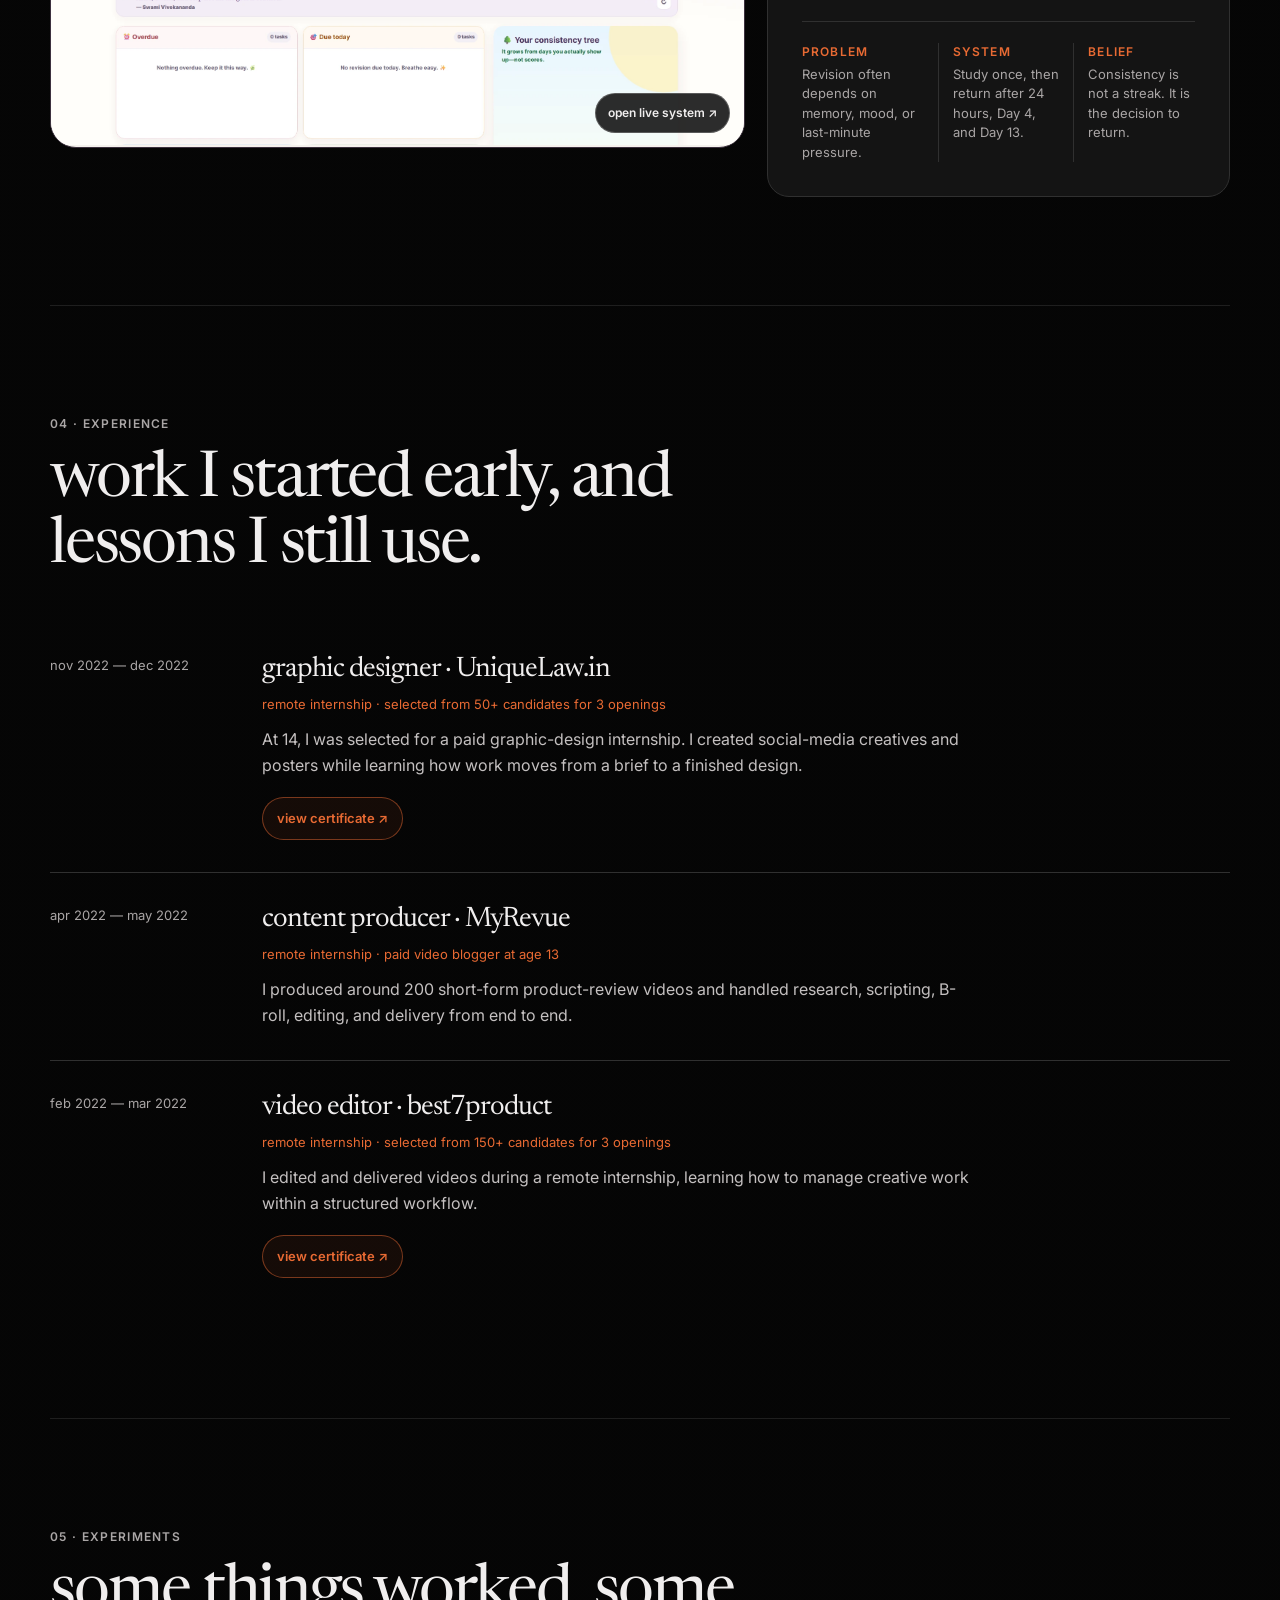
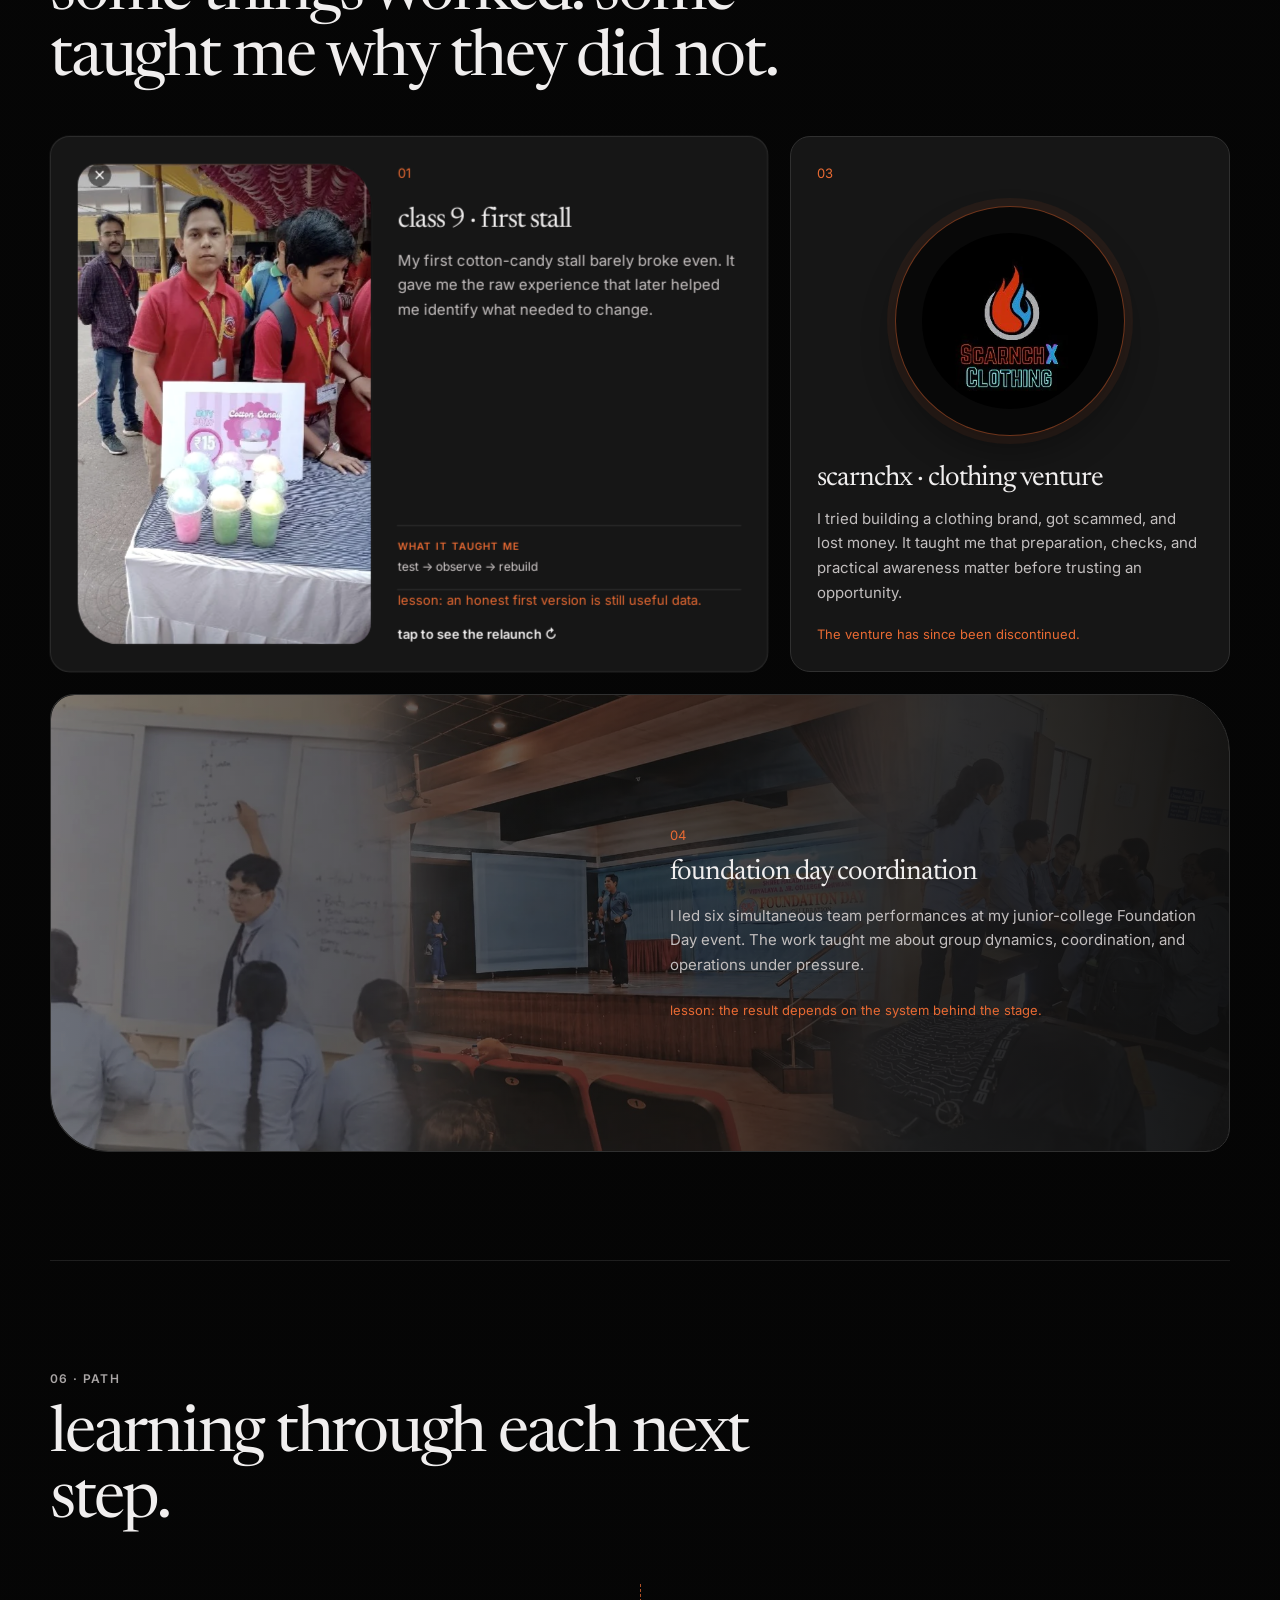
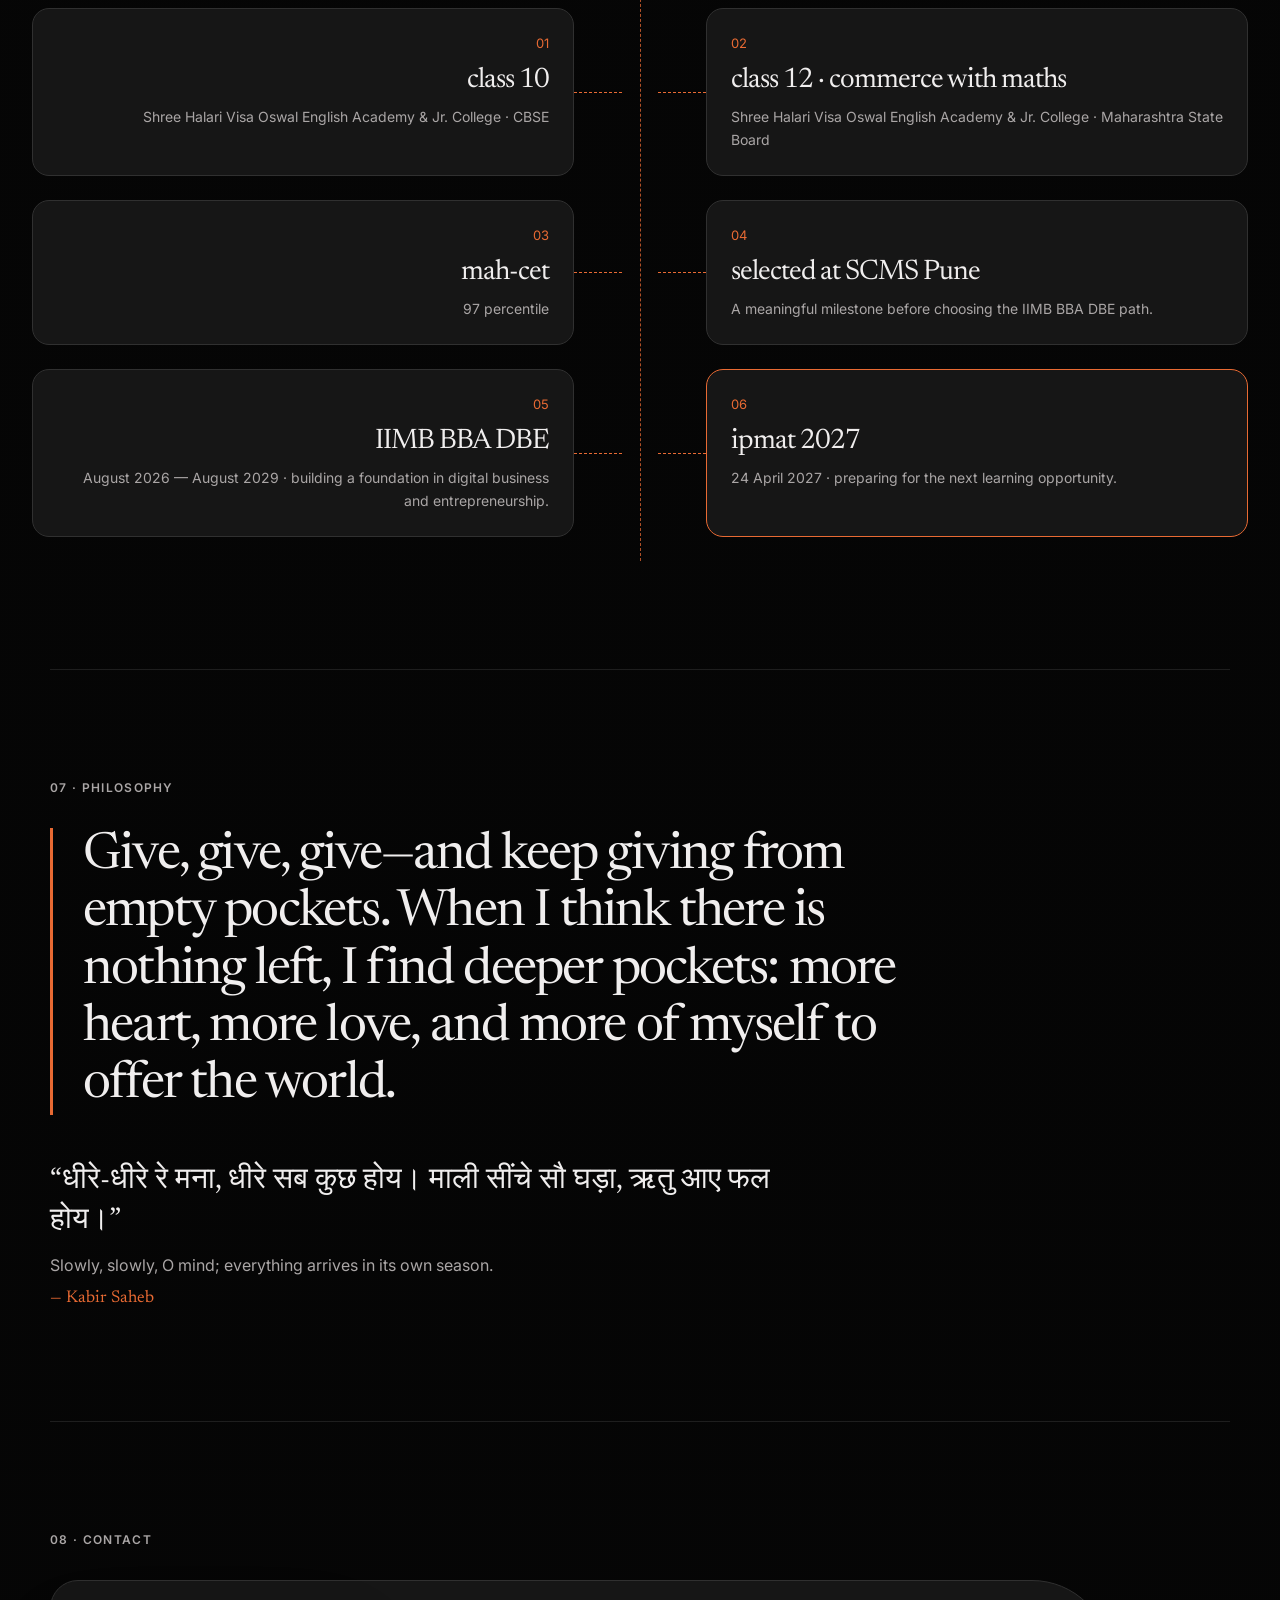
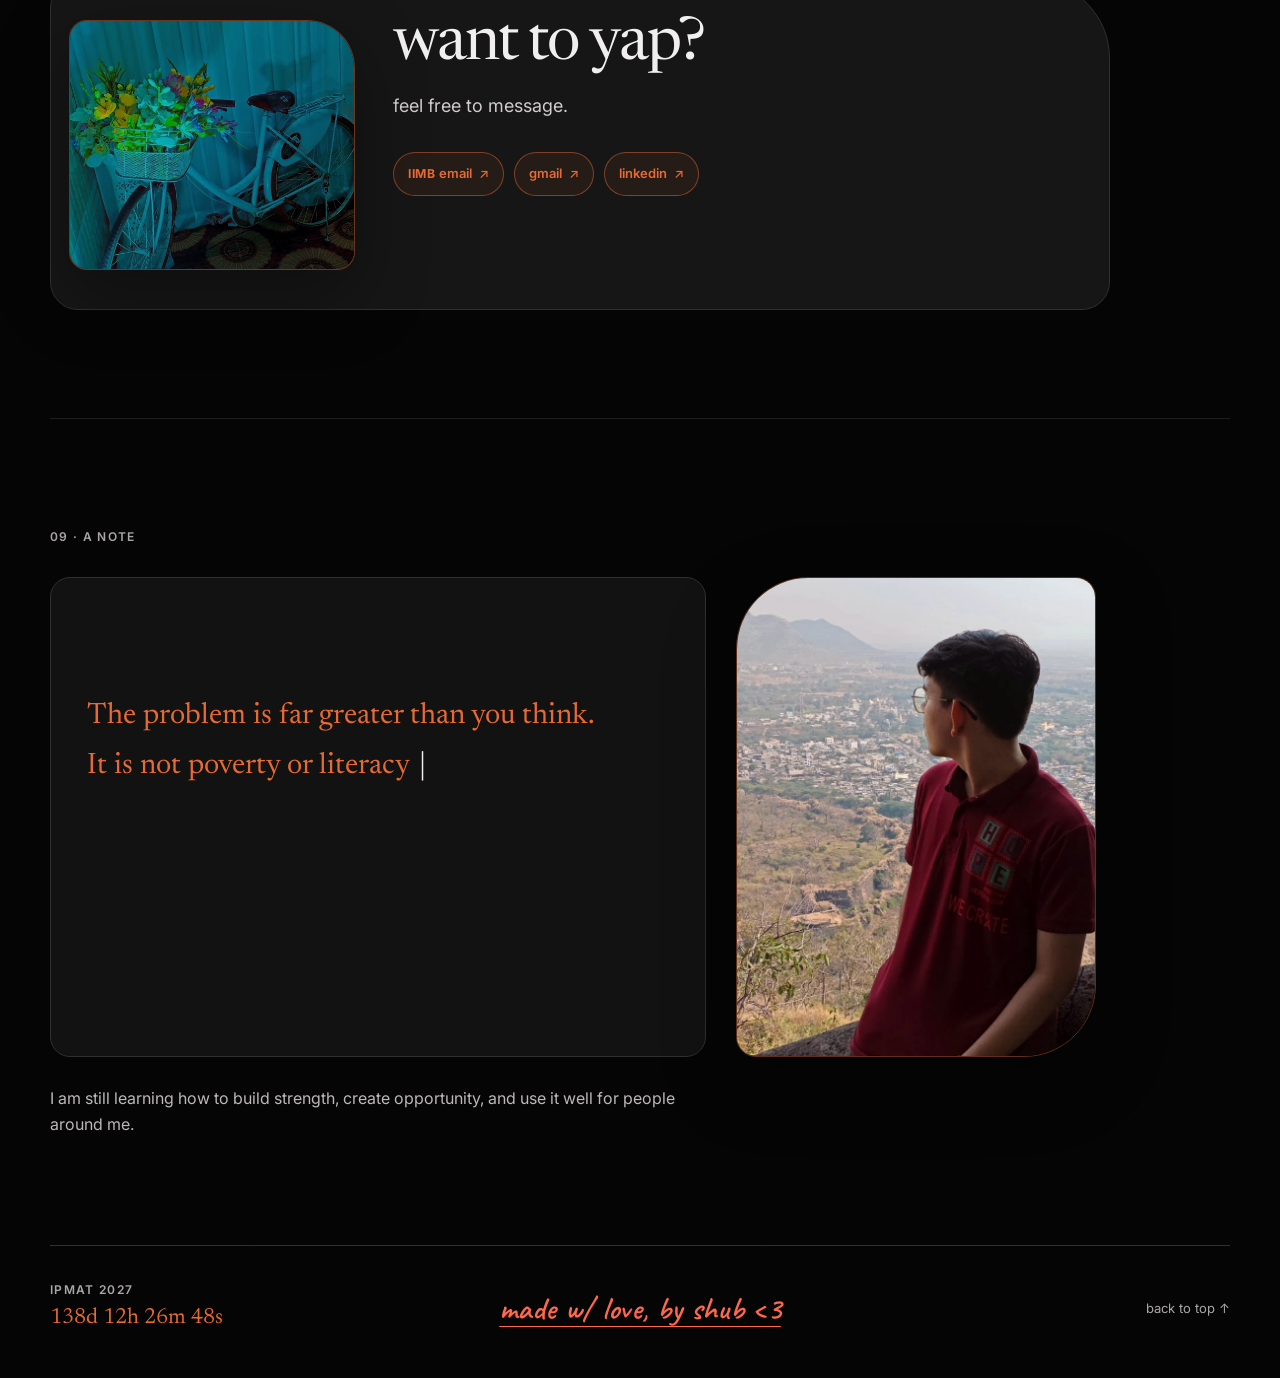
==== commit 8f79b1e5: "Add reversible WebP image performance test" ====
--- a/index.html
+++ b/index.html
@@ -8,15 +8,15 @@
     <link rel="preconnect" href="https://fonts.googleapis.com">
     <link href="https://fonts.googleapis.com/css2?family=Caveat:wght@500;600&family=Inter:wght@400;500;600&family=Newsreader:opsz,wght@6..72,400;6..72,500&display=swap" rel="stylesheet">
     <link rel="stylesheet" href="style.css">
-    <link rel="preload" as="image" href="images/milky-way.jpg" fetchpriority="high">
-    <link rel="preload" as="image" href="images/bougainvillea-portrait.jpg" fetchpriority="high">
-    <link rel="preload" as="image" href="images/revision-cycle-overview.png" fetchpriority="high">
-    <link rel="preload" as="image" href="images/class9.jpg" fetchpriority="high">
-    <link rel="preload" as="image" href="images/class11.jpg" fetchpriority="high">
-    <link rel="preload" as="image" href="images/Scarnchx.jpg" fetchpriority="high">
-    <link rel="preload" as="image" href="images/foundation-day-collage.jpg" fetchpriority="high">
-    <link rel="preload" as="image" href="images/flower-bicycle-contact.jpg" fetchpriority="high">
-    <link rel="preload" as="image" href="images/mountain-view.jpg" fetchpriority="high">
+    <link rel="preload" as="image" href="images/milky-way-test.webp" fetchpriority="high">
+    <link rel="preload" as="image" href="images/bougainvillea-portrait-test.webp" fetchpriority="high">
+    <link rel="preload" as="image" href="images/revision-cycle-overview-test.webp" fetchpriority="high">
+    <link rel="preload" as="image" href="images/class9-test.webp" fetchpriority="high">
+    <link rel="preload" as="image" href="images/class11-test.webp" fetchpriority="high">
+    <link rel="preload" as="image" href="images/Scarnchx-test.webp" fetchpriority="high">
+    <link rel="preload" as="image" href="images/foundation-day-collage-test.webp" fetchpriority="high">
+    <link rel="preload" as="image" href="images/flower-bicycle-contact-test.webp" fetchpriority="high">
+    <link rel="preload" as="image" href="images/mountain-view-test.webp" fetchpriority="high">
     <script src="script.js" defer></script>
 </head>
 
@@ -57,7 +57,7 @@
             <!-- This portrait links directly to Shubham's LinkedIn profile. -->
             <a class="hero-photo-link" href="https://www.linkedin.com/in/shubx13/" target="_blank" rel="noopener noreferrer" aria-label="Visit Shubham Sharma's LinkedIn profile">
                 <div class="hero-photo-frame">
-                    <img src="images/bougainvillea-portrait.jpg" alt="Shubham Sharma standing beside bright bougainvillea" fetchpriority="high" decoding="async">
+                    <img src="images/bougainvillea-portrait-test.webp" alt="Shubham Sharma standing beside bright bougainvillea" fetchpriority="high" decoding="async">
                 </div>
             </a>
 
@@ -171,7 +171,7 @@
 
             <div class="project-content revision-showcase">
                 <a class="revision-preview" href="https://shubx-13.github.io/Revison-Cycle/" target="_blank" rel="noopener noreferrer">
-                    <img src="images/revision-cycle-overview.png" alt="Revision Cycle dashboard showing the IPMAT countdown, revision overview, and consistency tree" decoding="async">
+                    <img src="images/revision-cycle-overview-test.webp" alt="Revision Cycle dashboard showing the IPMAT countdown, revision overview, and consistency tree" decoding="async">
                     <span>open live system ↗</span>
                 </a>
 
@@ -271,7 +271,7 @@
                     <div class="stall-flip-inner">
                         <article class="experiment-item flip-face flip-front">
                             <p class="experiment-number">01</p>
-                            <img src="images/class9.jpg" class="experiment-photo class9-photo" alt="Shubham's Class 9 cotton candy stall" decoding="async">
+                            <img src="images/class9-test.webp" class="experiment-photo class9-photo" alt="Shubham's Class 9 cotton candy stall" decoding="async">
                             <h3>class 9 · first stall</h3>
                             <p>My first cotton-candy stall barely broke even. It gave me the raw experience that later helped me identify what needed to change.</p>
                             <p class="experiment-shift"><span>what it taught me</span>test → observe → rebuild</p>
@@ -281,7 +281,7 @@
 
                         <article class="experiment-item flip-face flip-back">
                             <p class="experiment-number">02</p>
-                            <img src="images/class11.jpg" class="experiment-photo class11-photo" alt="Shubham's Class 11 cotton candy stall" decoding="async">
+                            <img src="images/class11-test.webp" class="experiment-photo class11-photo" alt="Shubham's Class 11 cotton candy stall" decoding="async">
                             <h3>class 11 · relaunch</h3>
                             <p>I returned with a partner agreement, clearer roles, and a more organised setup. The relaunch made around four to five times the profit.</p>
                             <p class="experiment-shift"><span>what changed</span>partner agreement · clearer roles · tighter setup</p>
@@ -293,7 +293,7 @@
 
                 <article class="experiment-item brand-experiment">
                     <p class="experiment-number">03</p>
-                    <img src="images/Scarnchx.jpg" class="brand-logo" alt="Scarnchx clothing brand logo">
+                    <img src="images/Scarnchx-test.webp" class="brand-logo" alt="Scarnchx clothing brand logo">
                     <h3>scarnchx · clothing venture</h3>
                     <p>
                         I tried building a clothing brand, got scammed, and lost money.
@@ -305,7 +305,7 @@
 
                 <article class="experiment-item foundation-experiment">
                     <p class="experiment-number">04</p>
-                    <img src="images/foundation-day-collage.jpg" class="experiment-photo foundation-photo" alt="A collage of Shubham coordinating and speaking during a Foundation Day event" decoding="async">
+                    <img src="images/foundation-day-collage-test.webp" class="experiment-photo foundation-photo" alt="A collage of Shubham coordinating and speaking during a Foundation Day event" decoding="async">
                     <h3>foundation day coordination</h3>
                     <p>
                         I led six simultaneous team performances at my junior-college
@@ -402,7 +402,7 @@
             <!-- This card holds the approved public contact options. -->
             <div class="contact-section">
                 <a class="contact-photo-link" href="https://www.instagram.com/shubx.13/" target="_blank" rel="noopener noreferrer" aria-label="A small Instagram detour">
-                    <img src="images/flower-bicycle-contact.jpg" alt="A bicycle carrying a basket of colourful flowers" decoding="async">
+                    <img src="images/flower-bicycle-contact-test.webp" alt="A bicycle carrying a basket of colourful flowers" decoding="async">
                 </a>
 
                 <div class="contact-title">
@@ -444,7 +444,7 @@
                 </div>
                 <a class="manifesto-photo-link" href="https://www.instagram.com/shubx.13/" target="_blank" rel="noopener noreferrer" aria-label="Visit Shubham Sharma's Instagram">
                 <div class="manifesto-photo-frame">
-                    <img class="manifesto-photo" src="images/mountain-view.jpg" alt="Shubham looking out over a mountain view" decoding="async">
+                    <img class="manifesto-photo" src="images/mountain-view-test.webp" alt="Shubham looking out over a mountain view" decoding="async">
                 </div>
                 </a>
             </div>
--- a/style.css
+++ b/style.css
@@ -21,7 +21,7 @@
     overflow-x: hidden;
     color: var(--paper);
     background: linear-gradient(rgba(5, 5, 5, 0.7), rgba(5, 5, 5, 0.9)),
-    url("images/milky-way.jpg") center / cover fixed no-repeat,
+    url("images/milky-way-test.webp") center / cover fixed no-repeat,
     var(--ink);
     font-family: "Inter", Arial, sans-serif;
     font-size: 16px;
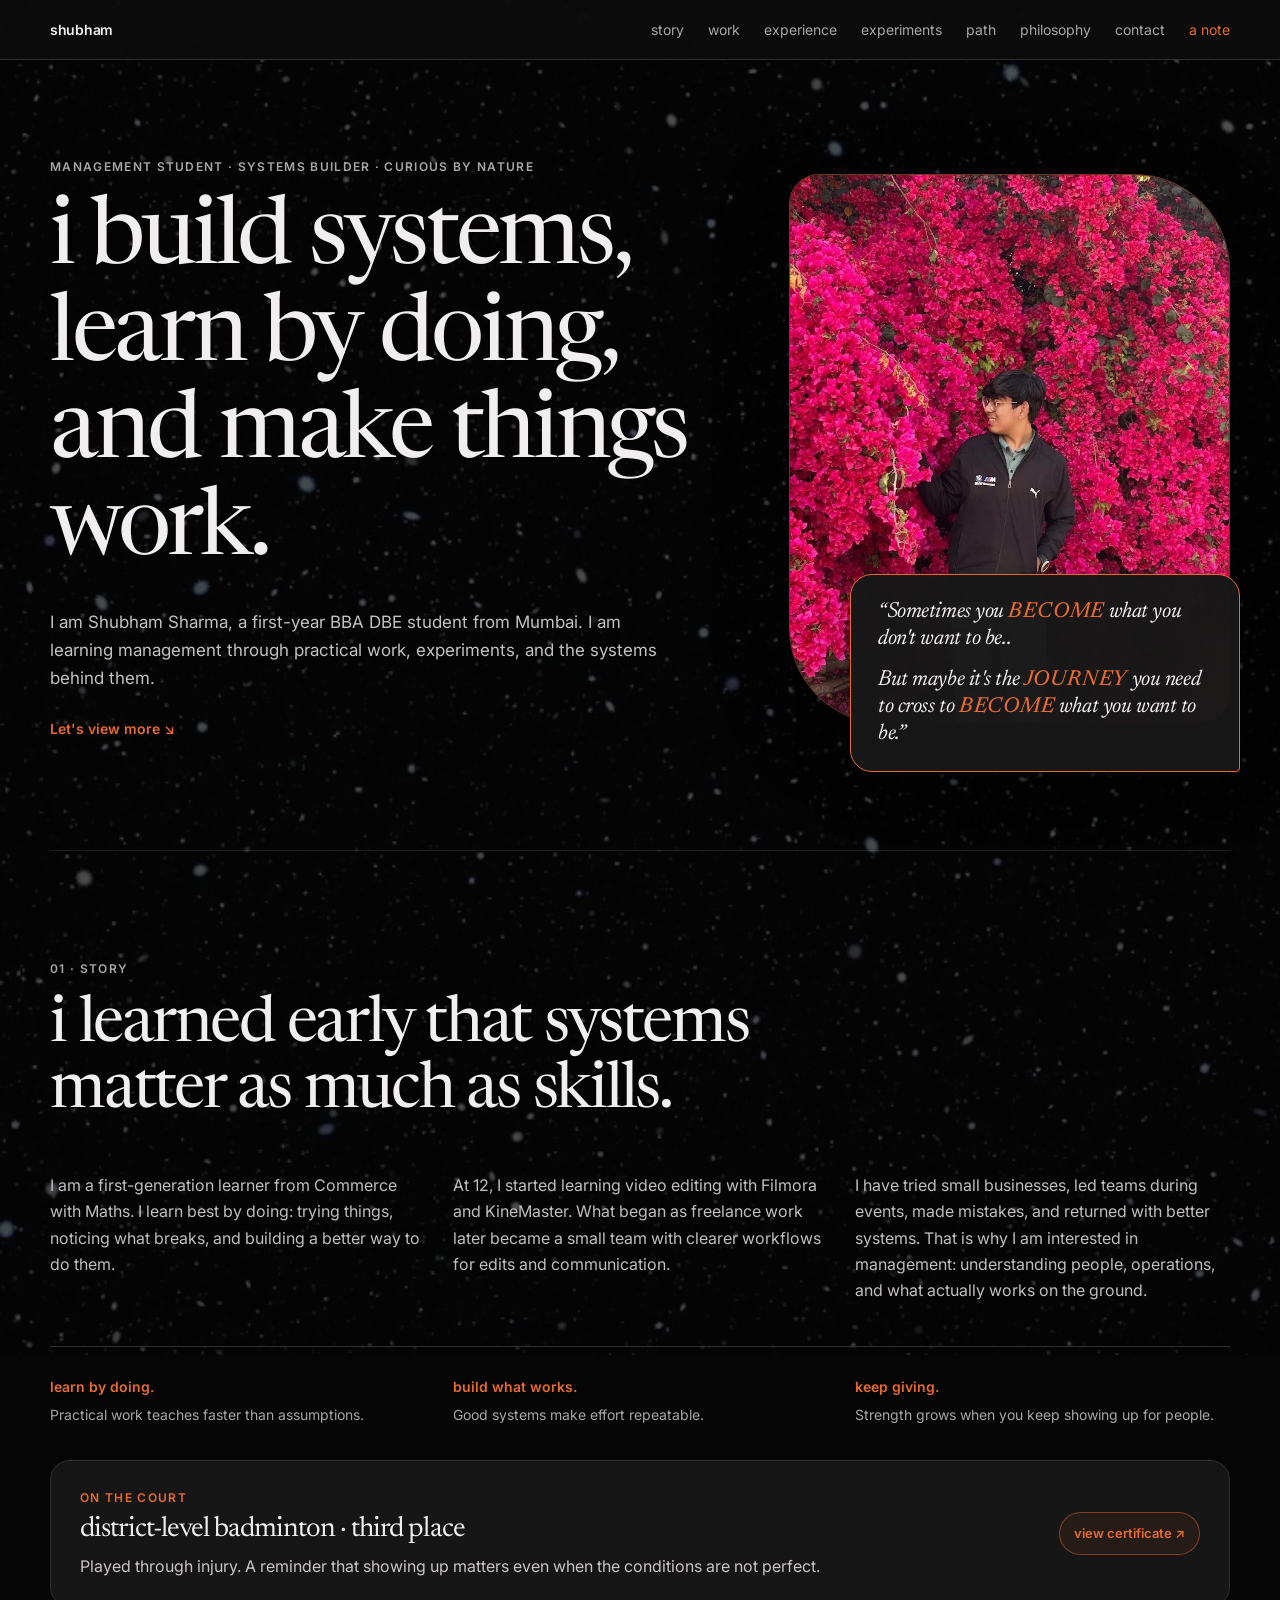
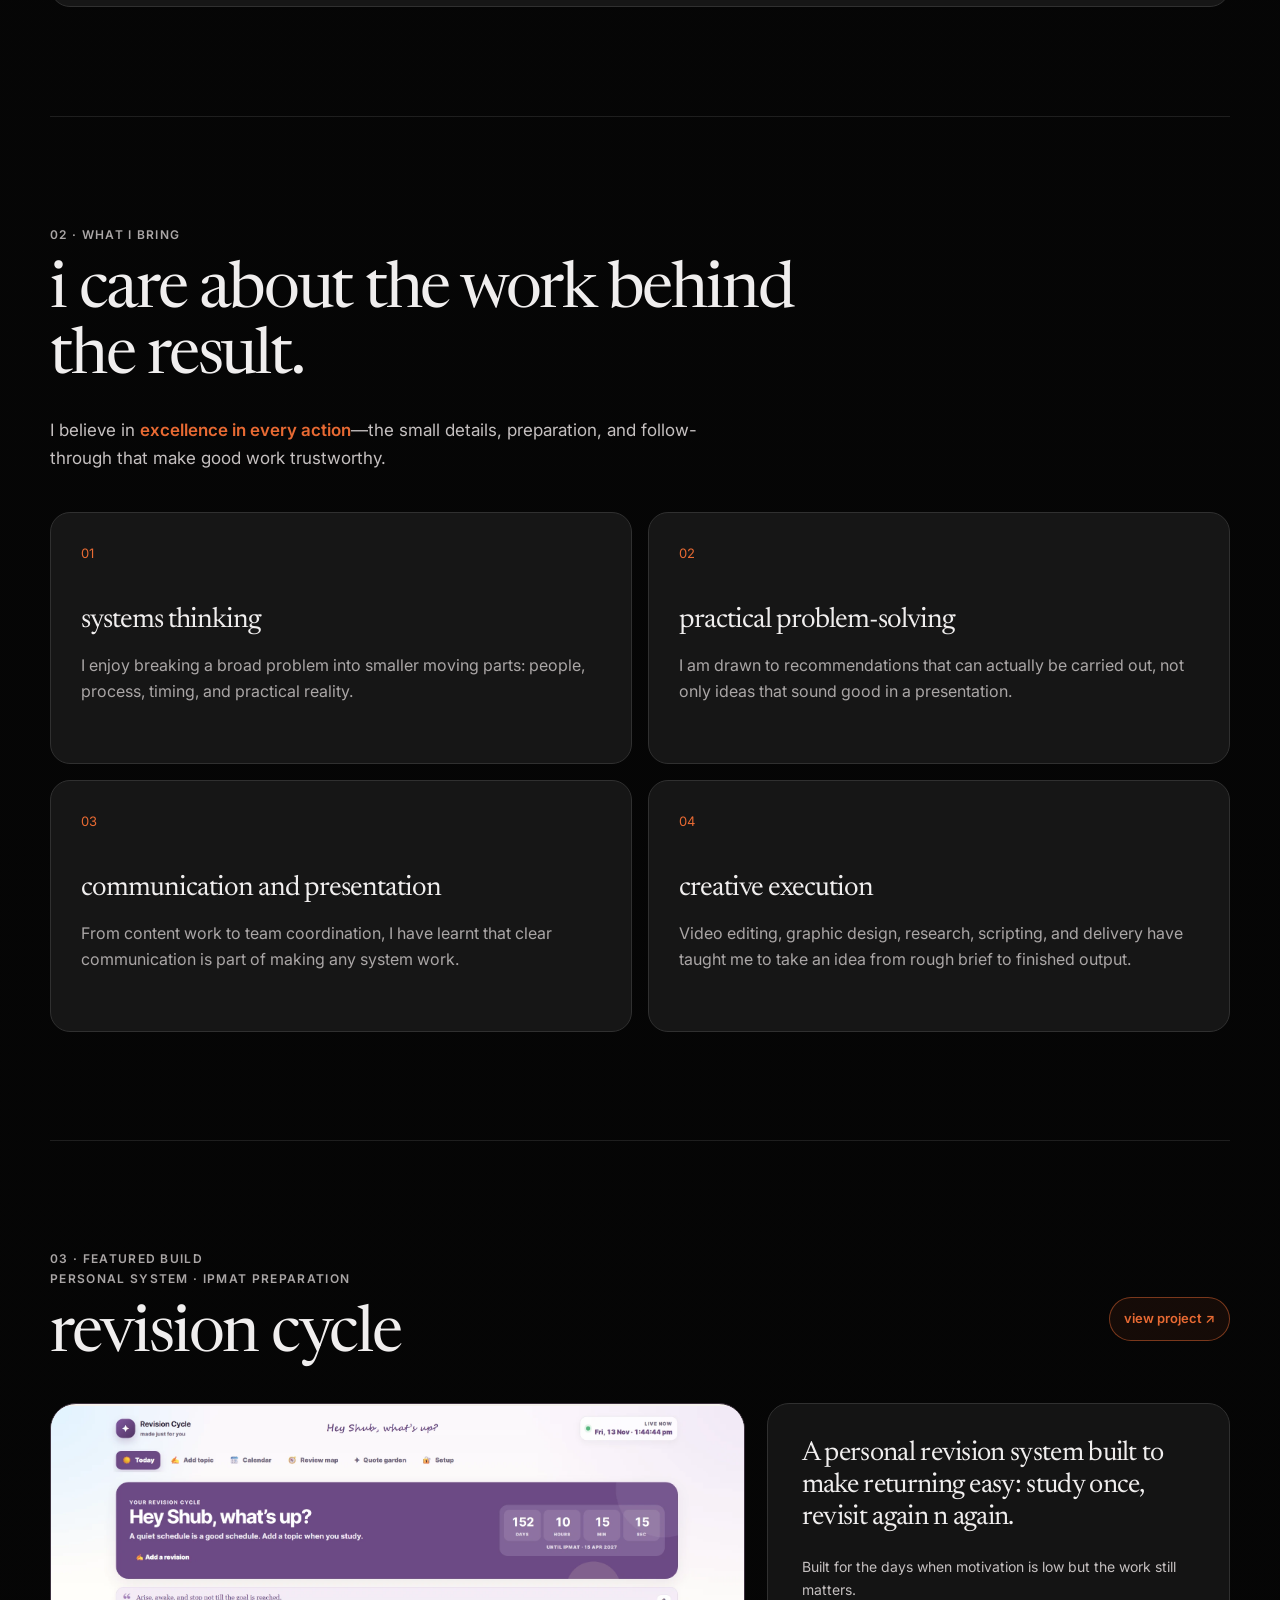
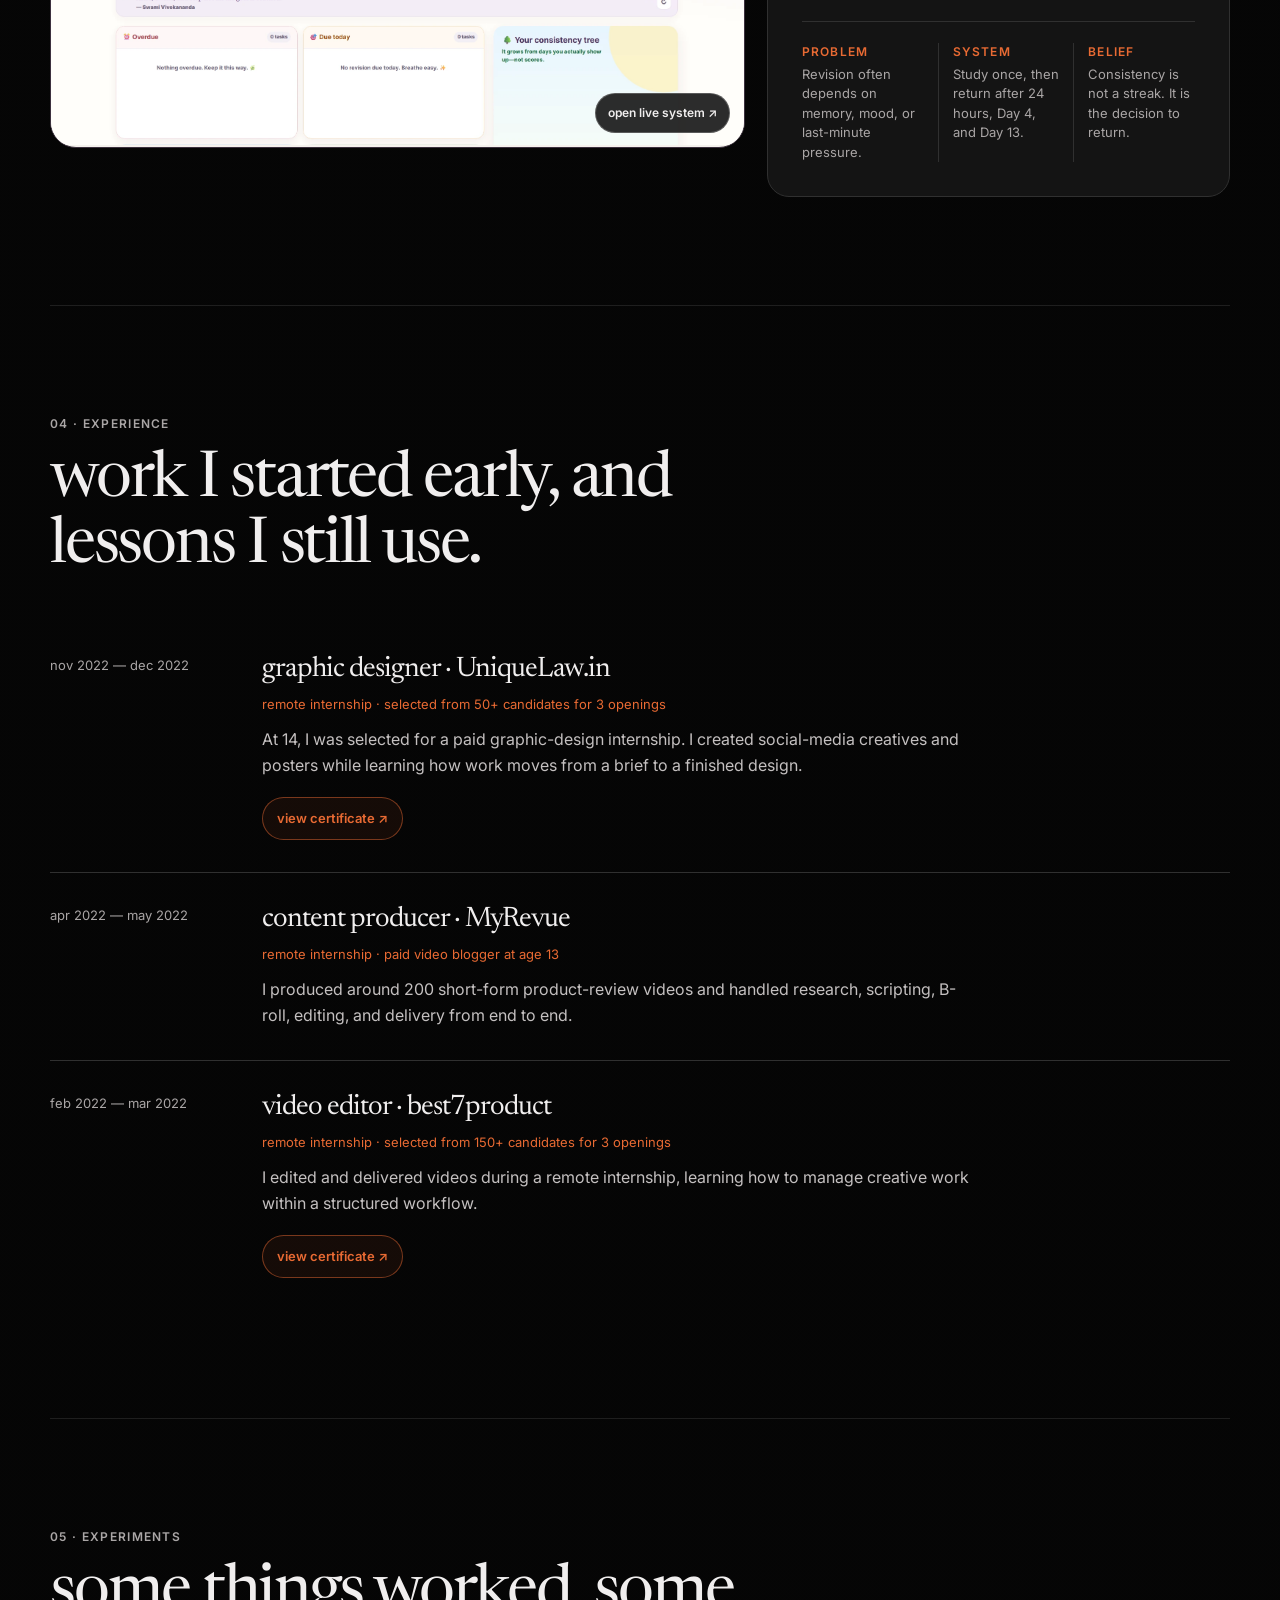
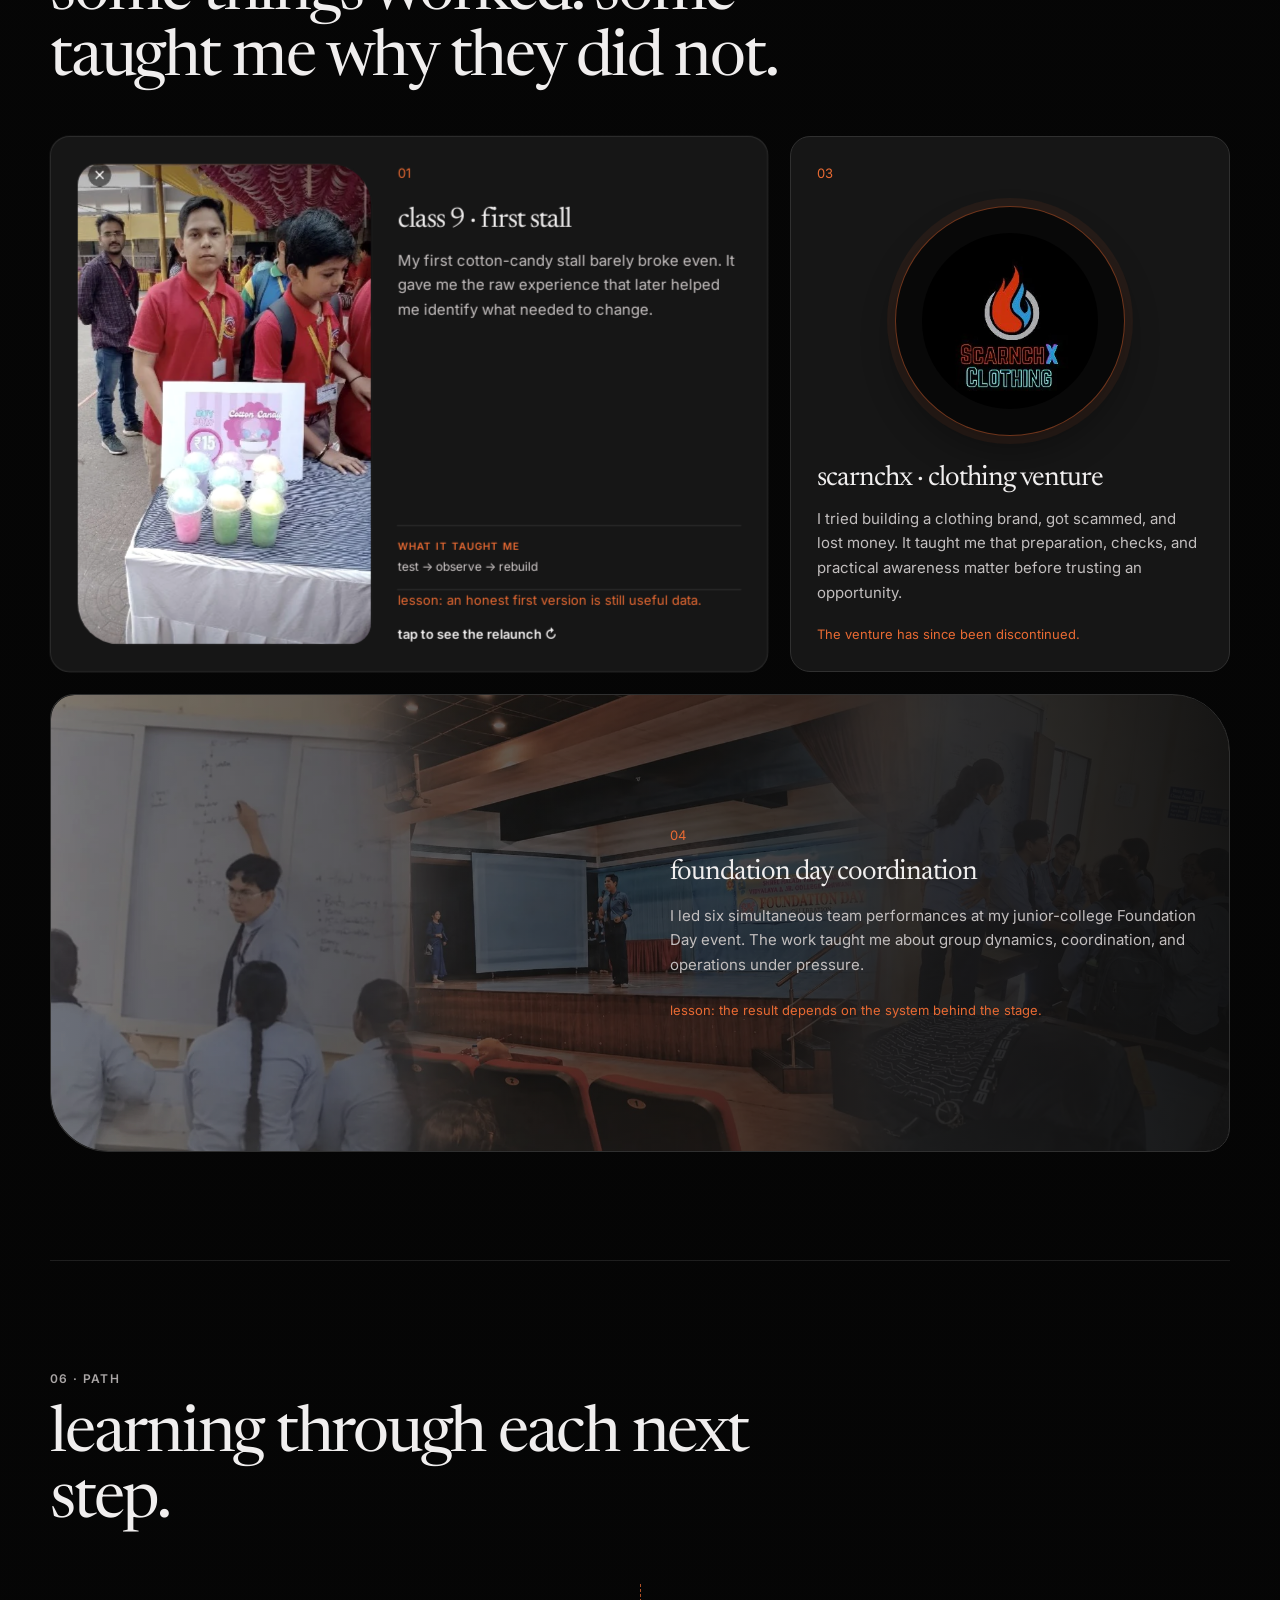
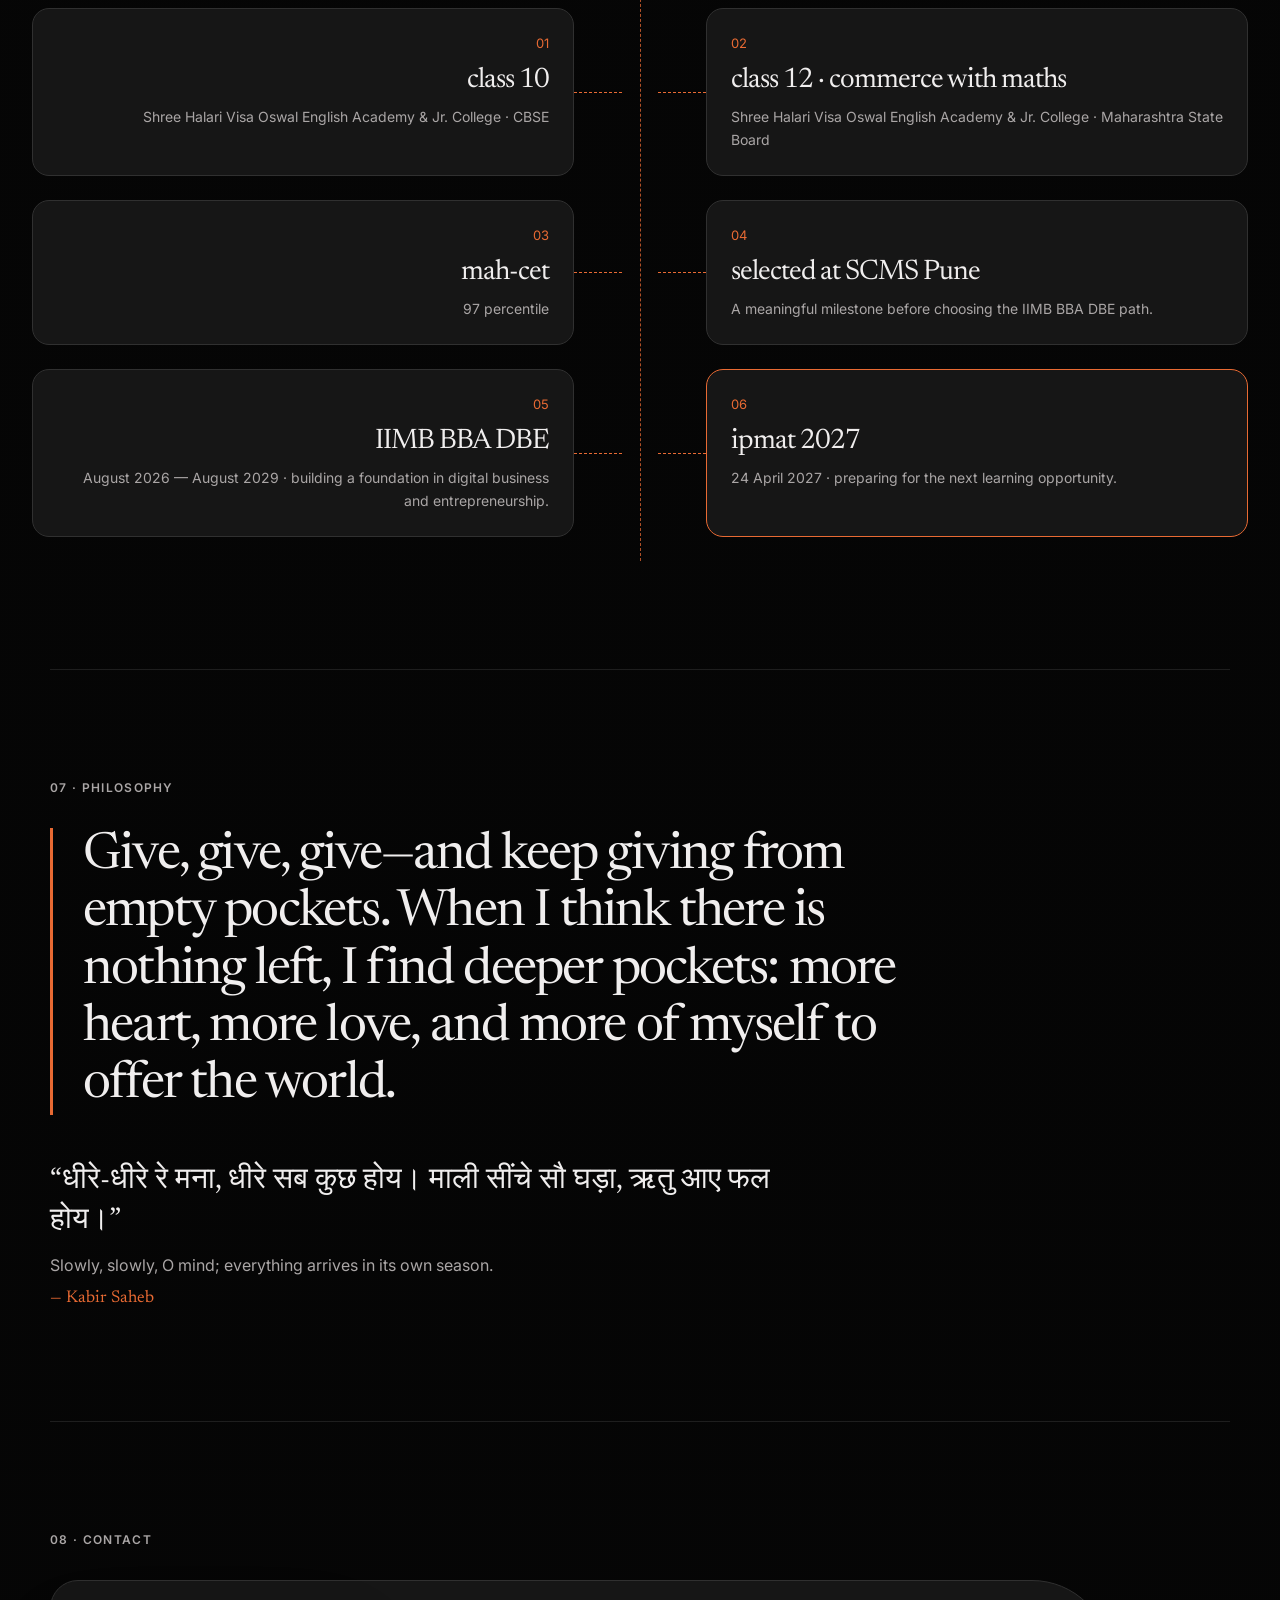
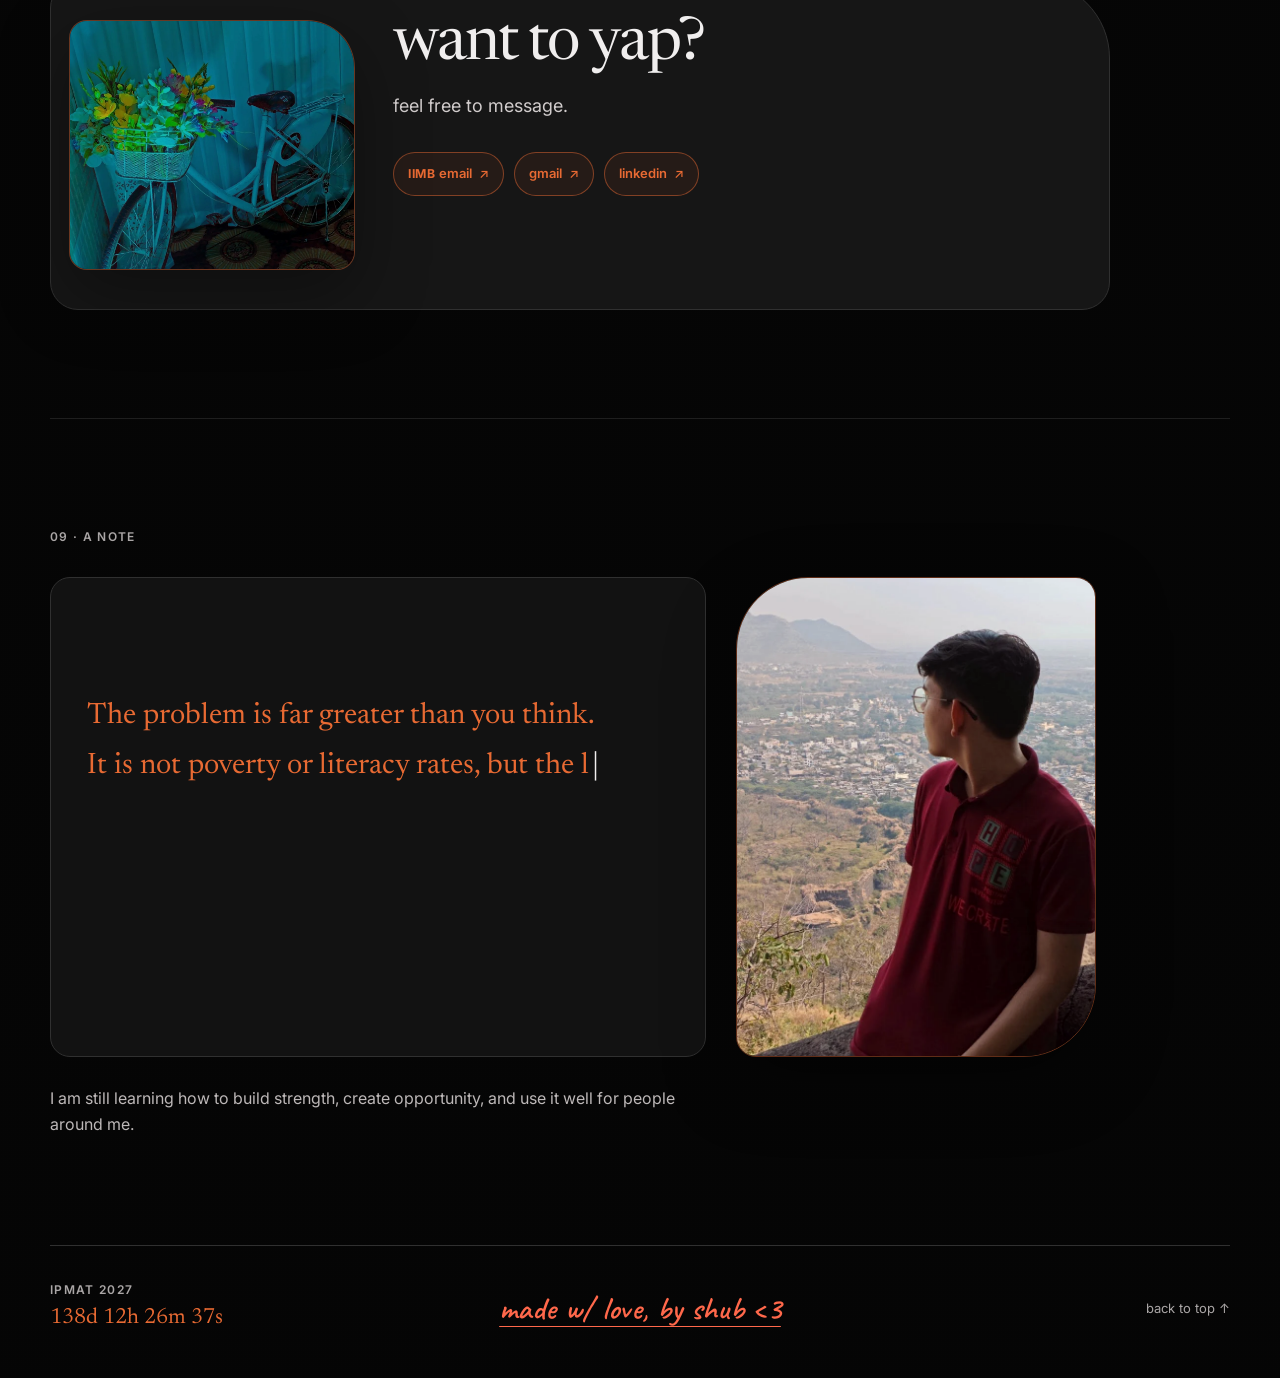
==== commit c3160249: "Promote optimized WebP images to primary assets" ====
--- a/index.html
+++ b/index.html
@@ -8,15 +8,15 @@
     <link rel="preconnect" href="https://fonts.googleapis.com">
     <link href="https://fonts.googleapis.com/css2?family=Caveat:wght@500;600&family=Inter:wght@400;500;600&family=Newsreader:opsz,wght@6..72,400;6..72,500&display=swap" rel="stylesheet">
     <link rel="stylesheet" href="style.css">
-    <link rel="preload" as="image" href="images/milky-way-test.webp" fetchpriority="high">
-    <link rel="preload" as="image" href="images/bougainvillea-portrait-test.webp" fetchpriority="high">
-    <link rel="preload" as="image" href="images/revision-cycle-overview-test.webp" fetchpriority="high">
-    <link rel="preload" as="image" href="images/class9-test.webp" fetchpriority="high">
-    <link rel="preload" as="image" href="images/class11-test.webp" fetchpriority="high">
-    <link rel="preload" as="image" href="images/Scarnchx-test.webp" fetchpriority="high">
-    <link rel="preload" as="image" href="images/foundation-day-collage-test.webp" fetchpriority="high">
-    <link rel="preload" as="image" href="images/flower-bicycle-contact-test.webp" fetchpriority="high">
-    <link rel="preload" as="image" href="images/mountain-view-test.webp" fetchpriority="high">
+    <link rel="preload" as="image" href="images/milky-way.webp" fetchpriority="high">
+    <link rel="preload" as="image" href="images/bougainvillea-portrait.webp" fetchpriority="high">
+    <link rel="preload" as="image" href="images/revision-cycle-overview.webp" fetchpriority="high">
+    <link rel="preload" as="image" href="images/class9.webp" fetchpriority="high">
+    <link rel="preload" as="image" href="images/class11.webp" fetchpriority="high">
+    <link rel="preload" as="image" href="images/Scarnchx.webp" fetchpriority="high">
+    <link rel="preload" as="image" href="images/foundation-day-collage.webp" fetchpriority="high">
+    <link rel="preload" as="image" href="images/flower-bicycle-contact.webp" fetchpriority="high">
+    <link rel="preload" as="image" href="images/mountain-view.webp" fetchpriority="high">
     <script src="script.js" defer></script>
 </head>
 
@@ -57,7 +57,7 @@
             <!-- This portrait links directly to Shubham's LinkedIn profile. -->
             <a class="hero-photo-link" href="https://www.linkedin.com/in/shubx13/" target="_blank" rel="noopener noreferrer" aria-label="Visit Shubham Sharma's LinkedIn profile">
                 <div class="hero-photo-frame">
-                    <img src="images/bougainvillea-portrait-test.webp" alt="Shubham Sharma standing beside bright bougainvillea" fetchpriority="high" decoding="async">
+                    <img src="images/bougainvillea-portrait.webp" alt="Shubham Sharma standing beside bright bougainvillea" fetchpriority="high" decoding="async">
                 </div>
             </a>
 
@@ -171,7 +171,7 @@
 
             <div class="project-content revision-showcase">
                 <a class="revision-preview" href="https://shubx-13.github.io/Revison-Cycle/" target="_blank" rel="noopener noreferrer">
-                    <img src="images/revision-cycle-overview-test.webp" alt="Revision Cycle dashboard showing the IPMAT countdown, revision overview, and consistency tree" decoding="async">
+                    <img src="images/revision-cycle-overview.webp" alt="Revision Cycle dashboard showing the IPMAT countdown, revision overview, and consistency tree" decoding="async">
                     <span>open live system ↗</span>
                 </a>
 
@@ -271,7 +271,7 @@
                     <div class="stall-flip-inner">
                         <article class="experiment-item flip-face flip-front">
                             <p class="experiment-number">01</p>
-                            <img src="images/class9-test.webp" class="experiment-photo class9-photo" alt="Shubham's Class 9 cotton candy stall" decoding="async">
+                            <img src="images/class9.webp" class="experiment-photo class9-photo" alt="Shubham's Class 9 cotton candy stall" decoding="async">
                             <h3>class 9 · first stall</h3>
                             <p>My first cotton-candy stall barely broke even. It gave me the raw experience that later helped me identify what needed to change.</p>
                             <p class="experiment-shift"><span>what it taught me</span>test → observe → rebuild</p>
@@ -281,7 +281,7 @@
 
                         <article class="experiment-item flip-face flip-back">
                             <p class="experiment-number">02</p>
-                            <img src="images/class11-test.webp" class="experiment-photo class11-photo" alt="Shubham's Class 11 cotton candy stall" decoding="async">
+                            <img src="images/class11.webp" class="experiment-photo class11-photo" alt="Shubham's Class 11 cotton candy stall" decoding="async">
                             <h3>class 11 · relaunch</h3>
                             <p>I returned with a partner agreement, clearer roles, and a more organised setup. The relaunch made around four to five times the profit.</p>
                             <p class="experiment-shift"><span>what changed</span>partner agreement · clearer roles · tighter setup</p>
@@ -293,7 +293,7 @@
 
                 <article class="experiment-item brand-experiment">
                     <p class="experiment-number">03</p>
-                    <img src="images/Scarnchx-test.webp" class="brand-logo" alt="Scarnchx clothing brand logo">
+                    <img src="images/Scarnchx.webp" class="brand-logo" alt="Scarnchx clothing brand logo">
                     <h3>scarnchx · clothing venture</h3>
                     <p>
                         I tried building a clothing brand, got scammed, and lost money.
@@ -305,7 +305,7 @@
 
                 <article class="experiment-item foundation-experiment">
                     <p class="experiment-number">04</p>
-                    <img src="images/foundation-day-collage-test.webp" class="experiment-photo foundation-photo" alt="A collage of Shubham coordinating and speaking during a Foundation Day event" decoding="async">
+                    <img src="images/foundation-day-collage.webp" class="experiment-photo foundation-photo" alt="A collage of Shubham coordinating and speaking during a Foundation Day event" decoding="async">
                     <h3>foundation day coordination</h3>
                     <p>
                         I led six simultaneous team performances at my junior-college
@@ -402,7 +402,7 @@
             <!-- This card holds the approved public contact options. -->
             <div class="contact-section">
                 <a class="contact-photo-link" href="https://www.instagram.com/shubx.13/" target="_blank" rel="noopener noreferrer" aria-label="A small Instagram detour">
-                    <img src="images/flower-bicycle-contact-test.webp" alt="A bicycle carrying a basket of colourful flowers" decoding="async">
+                    <img src="images/flower-bicycle-contact.webp" alt="A bicycle carrying a basket of colourful flowers" decoding="async">
                 </a>
 
                 <div class="contact-title">
@@ -444,7 +444,7 @@
                 </div>
                 <a class="manifesto-photo-link" href="https://www.instagram.com/shubx.13/" target="_blank" rel="noopener noreferrer" aria-label="Visit Shubham Sharma's Instagram">
                 <div class="manifesto-photo-frame">
-                    <img class="manifesto-photo" src="images/mountain-view-test.webp" alt="Shubham looking out over a mountain view" decoding="async">
+                    <img class="manifesto-photo" src="images/mountain-view.webp" alt="Shubham looking out over a mountain view" decoding="async">
                 </div>
                 </a>
             </div>
--- a/style.css
+++ b/style.css
@@ -21,7 +21,7 @@
     overflow-x: hidden;
     color: var(--paper);
     background: linear-gradient(rgba(5, 5, 5, 0.7), rgba(5, 5, 5, 0.9)),
-    url("images/milky-way-test.webp") center / cover fixed no-repeat,
+    url("images/milky-way.webp") center / cover fixed no-repeat,
     var(--ink);
     font-family: "Inter", Arial, sans-serif;
     font-size: 16px;
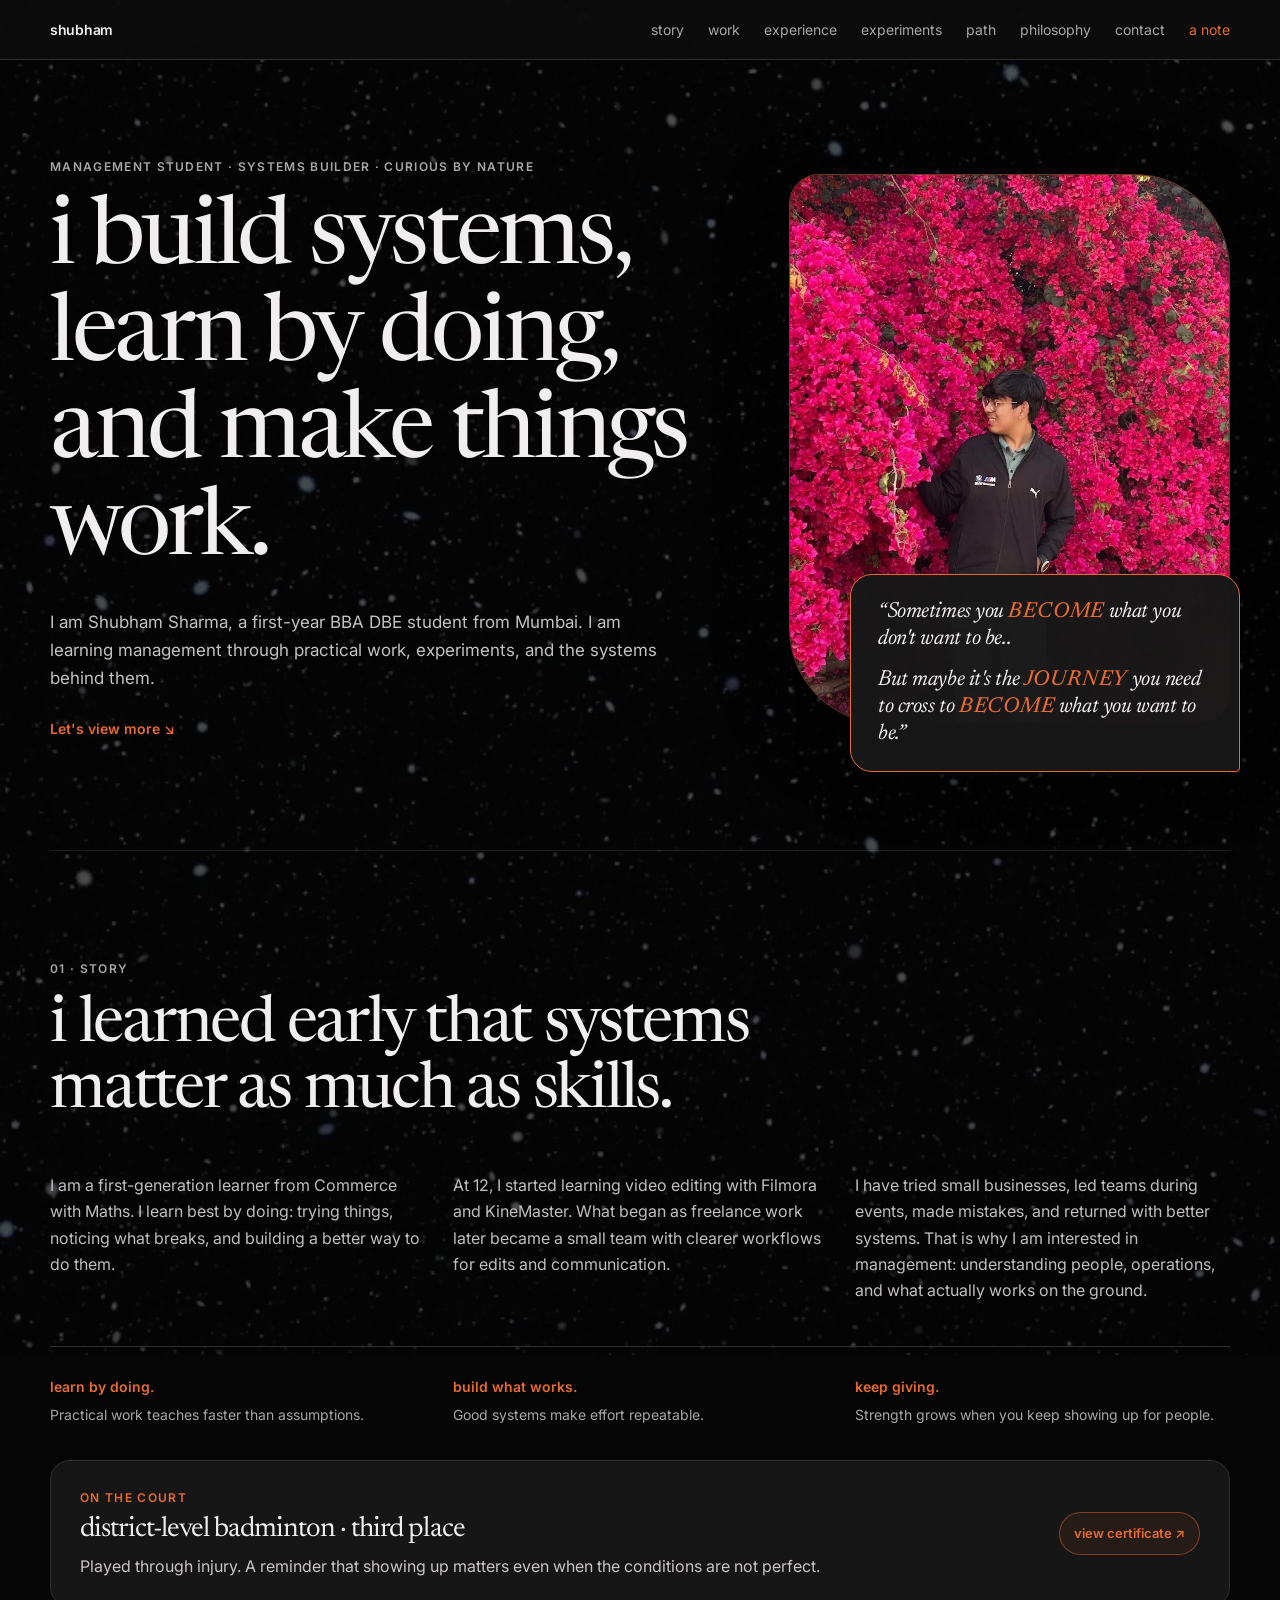
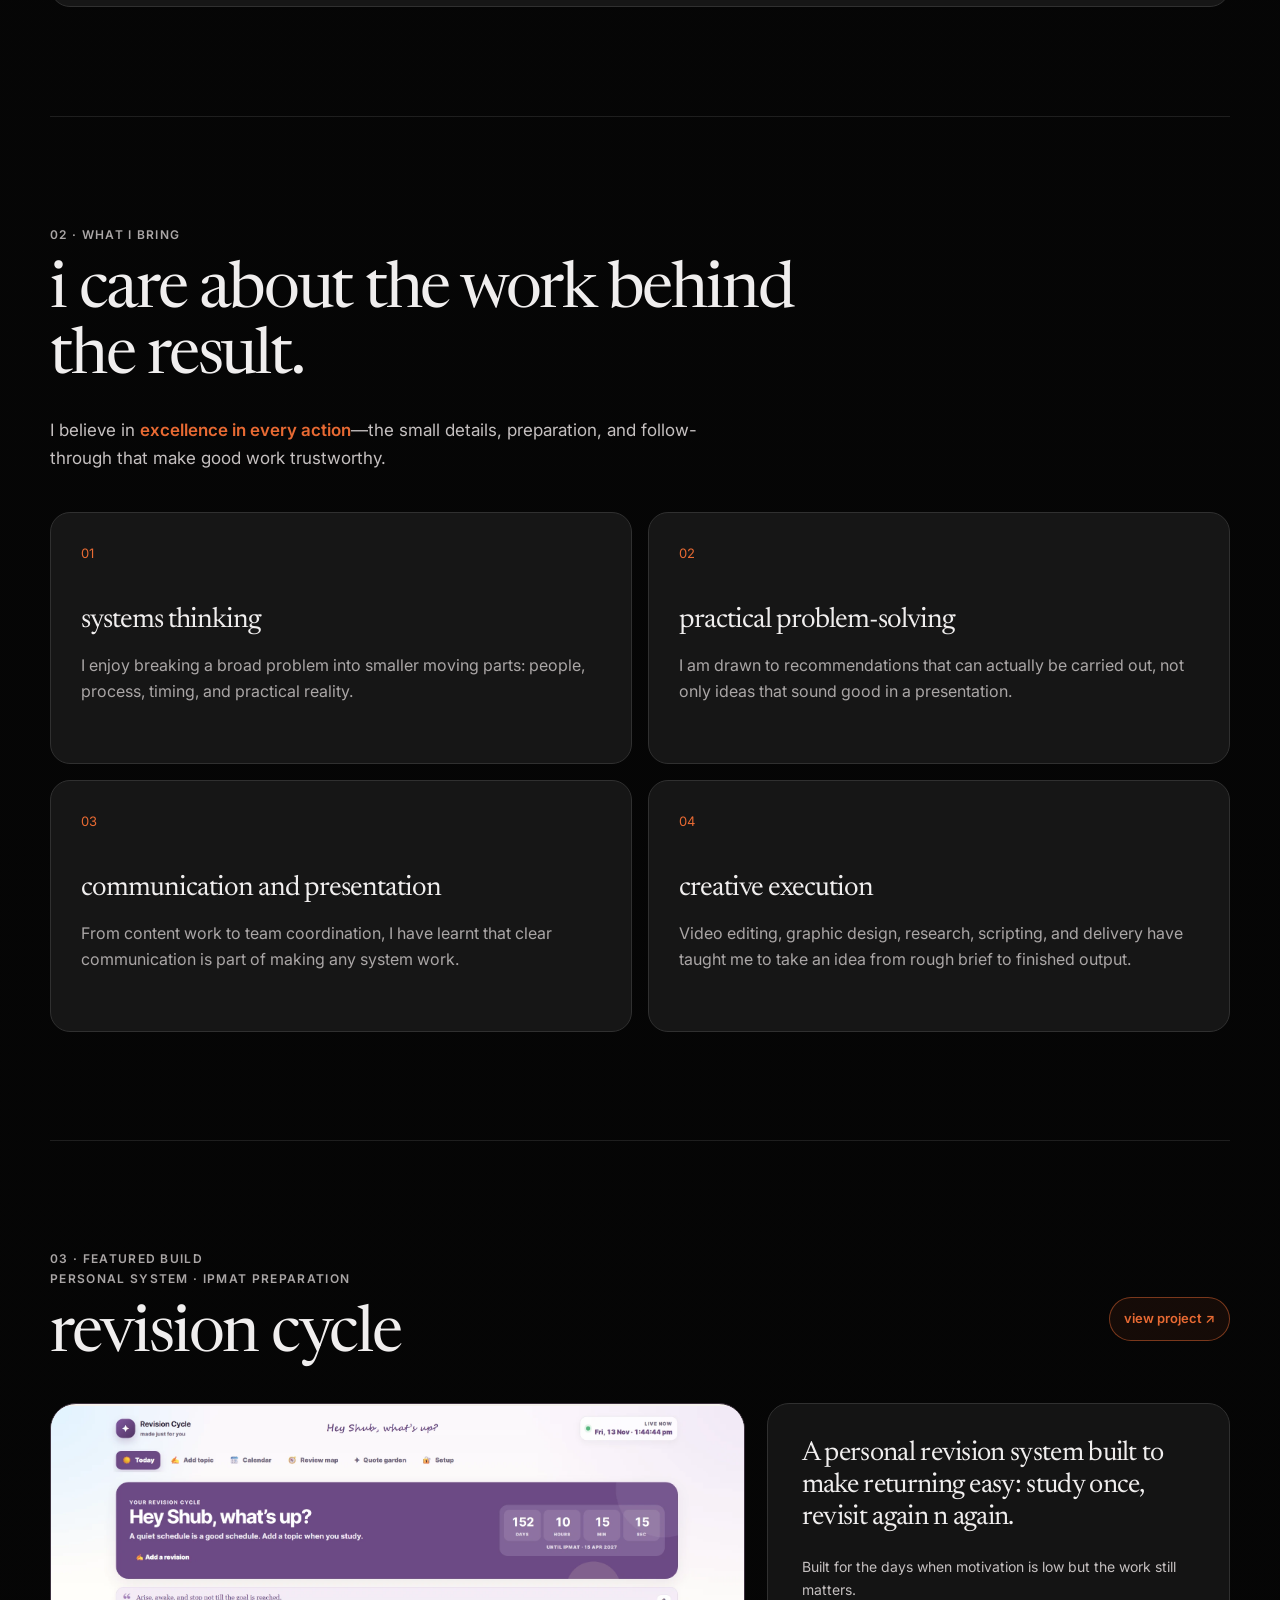
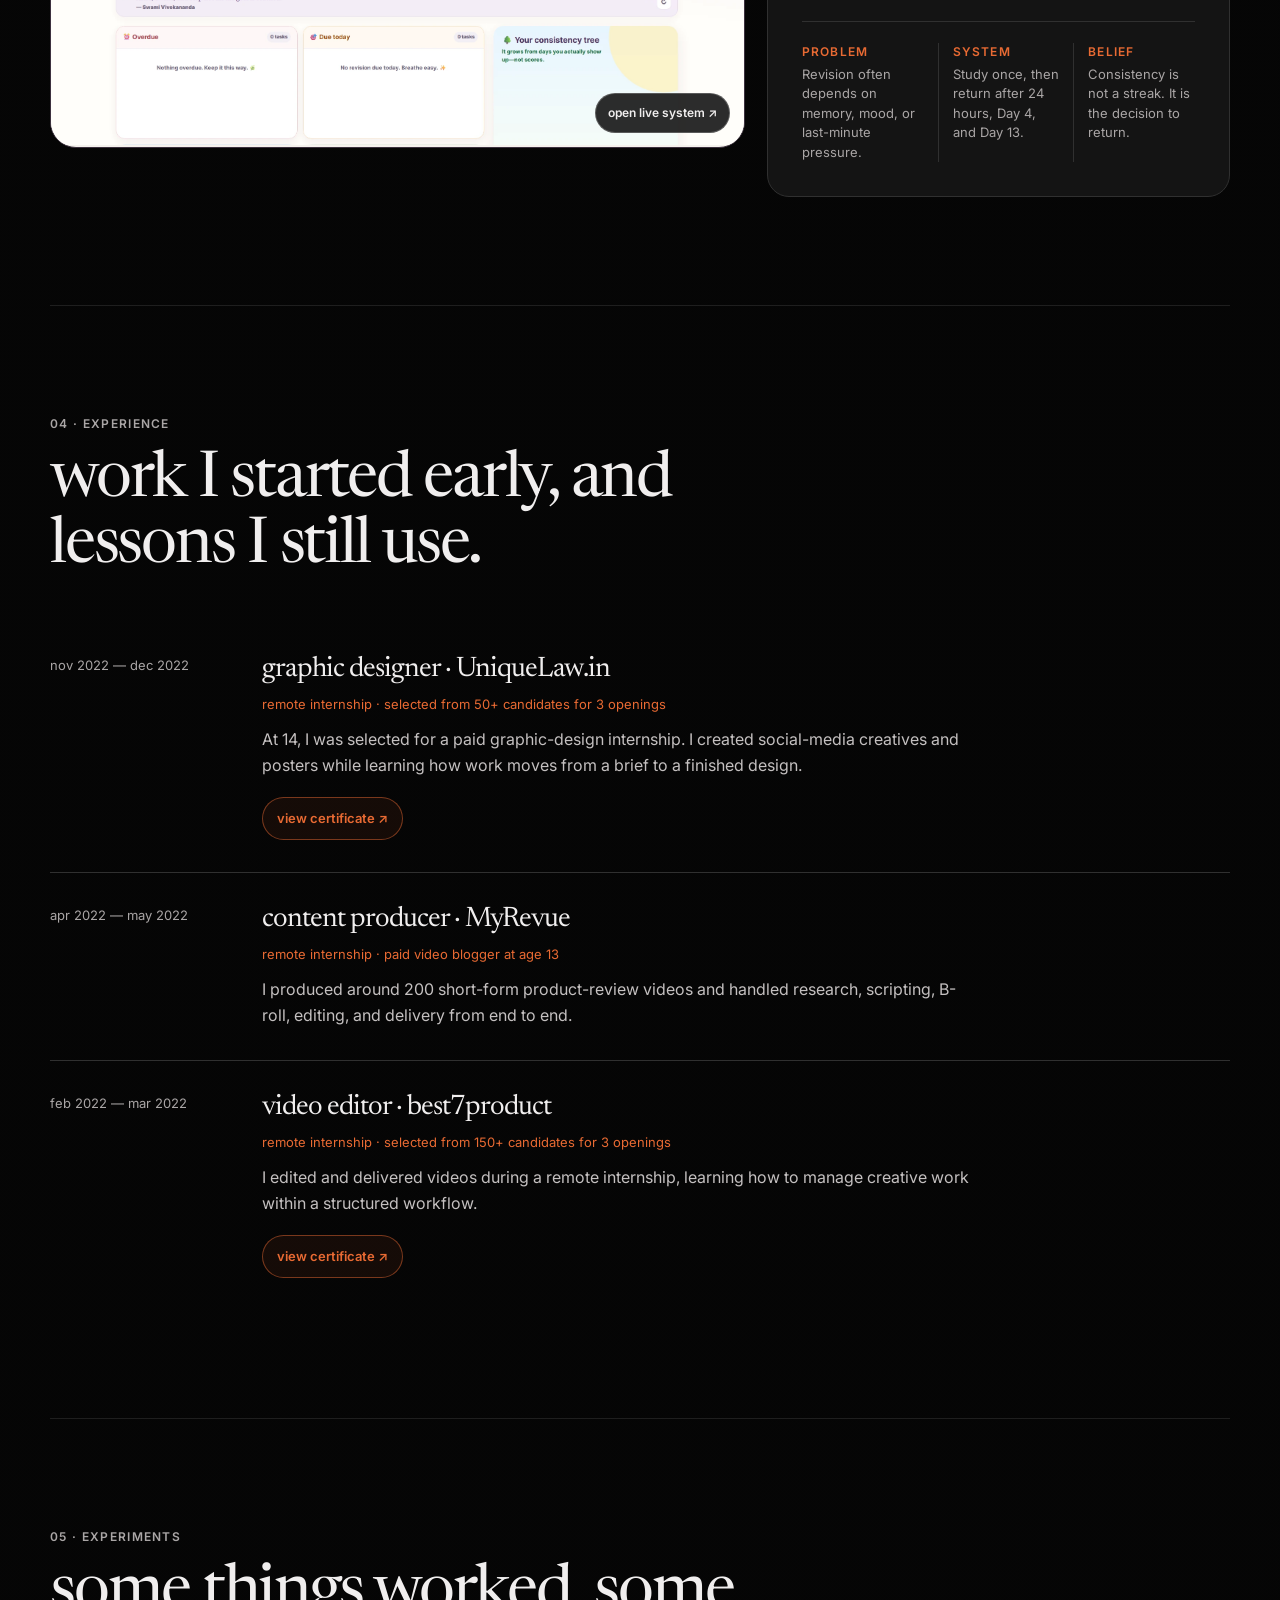
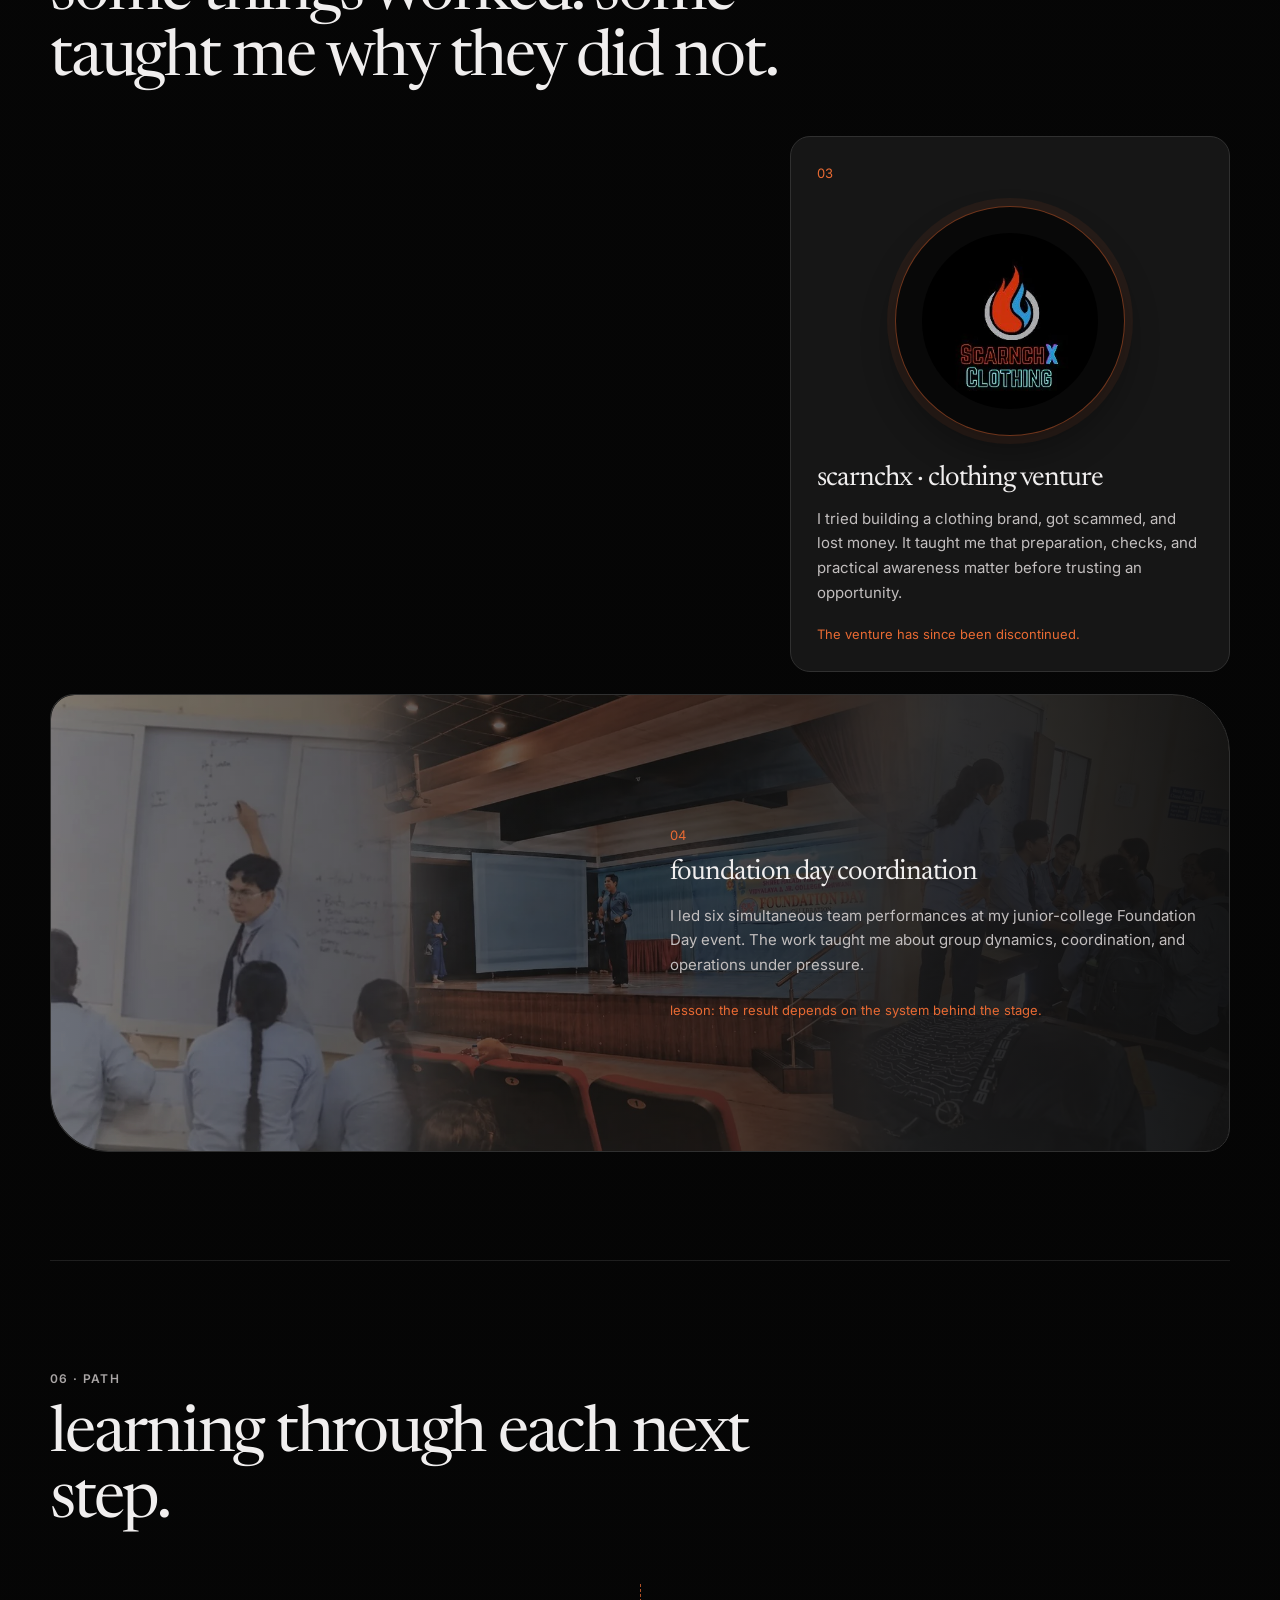
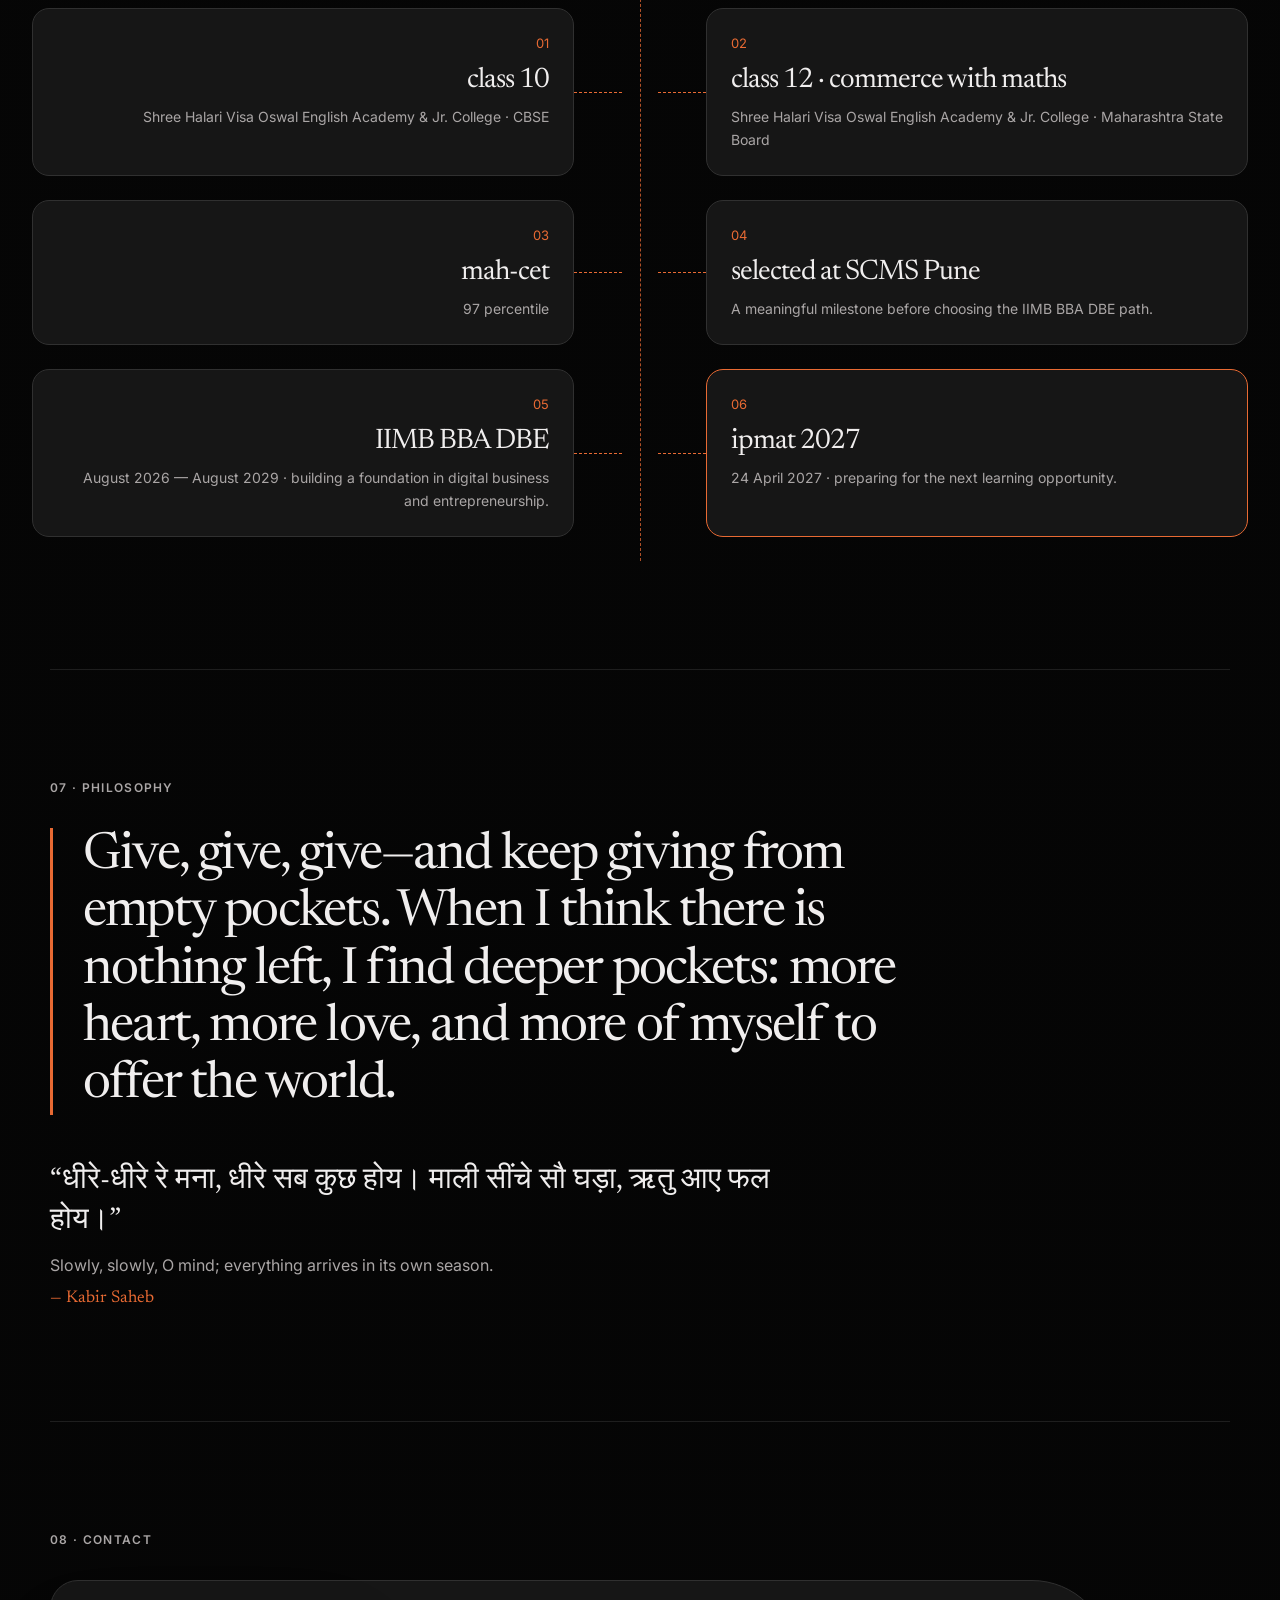
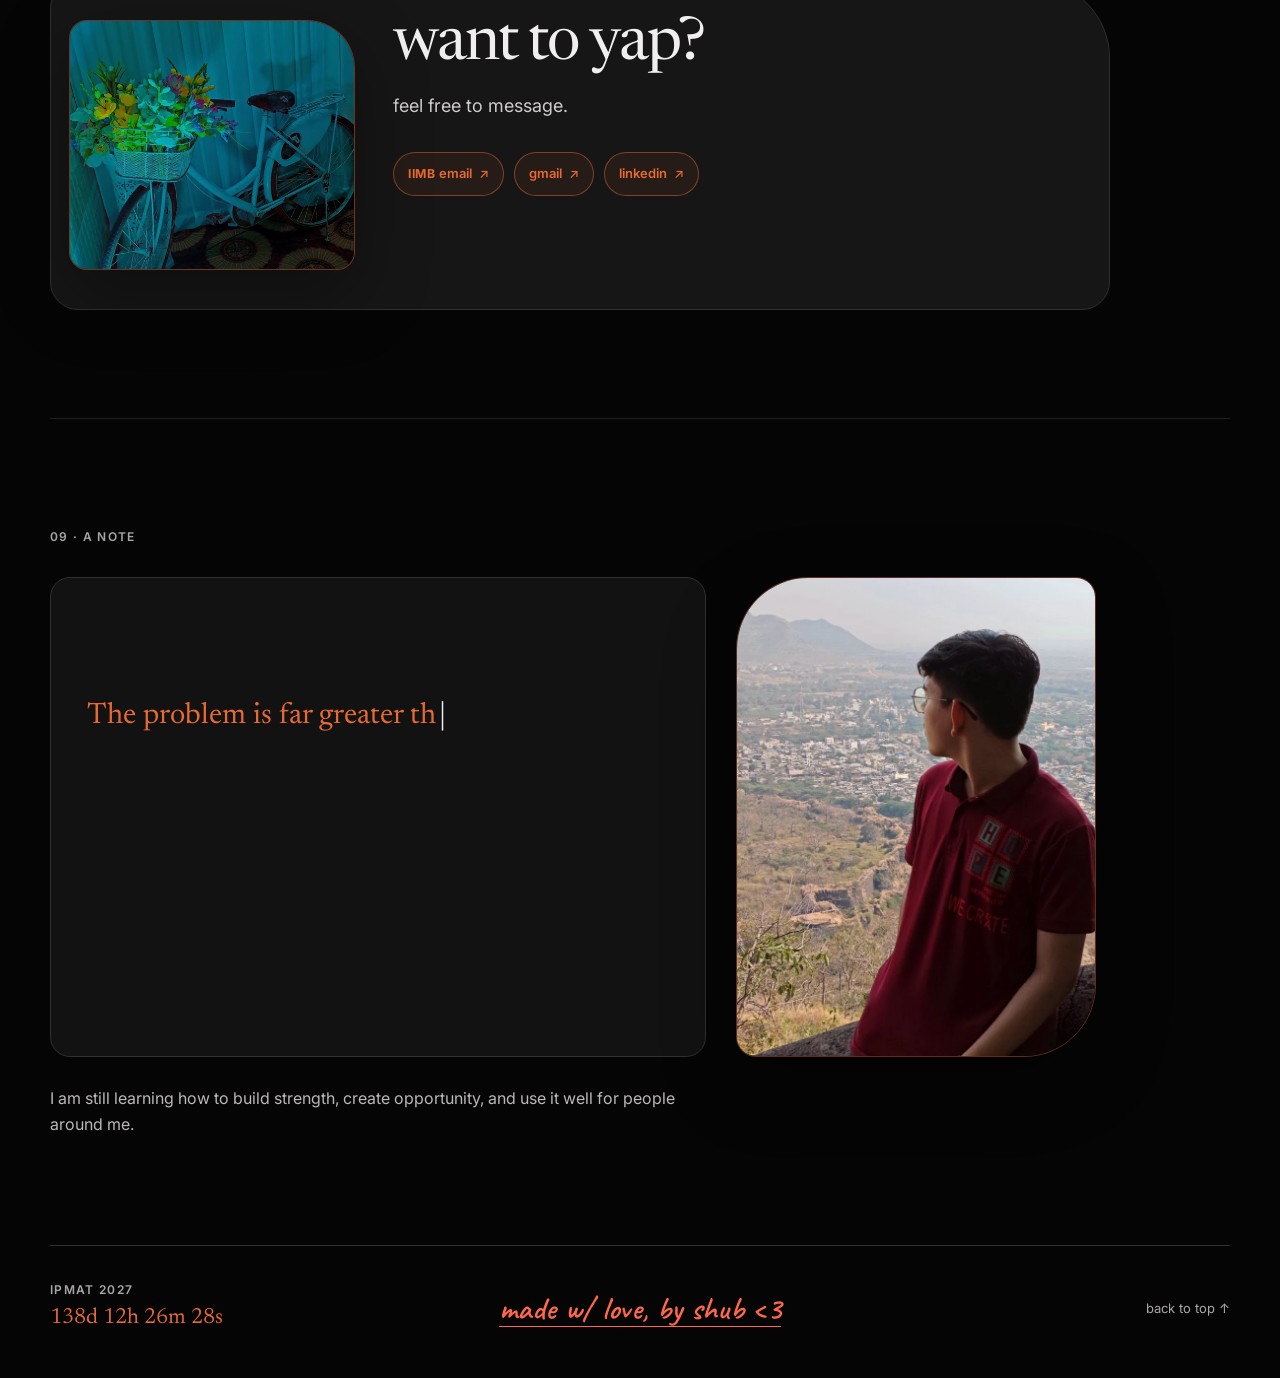
==== commit 645fcb83: "Fix footer return and delay manifesto typing" ====
--- a/index.html
+++ b/index.html
@@ -466,7 +466,7 @@
 
         <button class="footer-signature" id="love-easter-egg" type="button">made w/ love, by shub &lt;3</button>
 
-        <a href="#top">back to top ↑</a>
+        <a href="#top" id="back-to-top">back to top ↑</a>
     </footer>
 </body>
 </html>
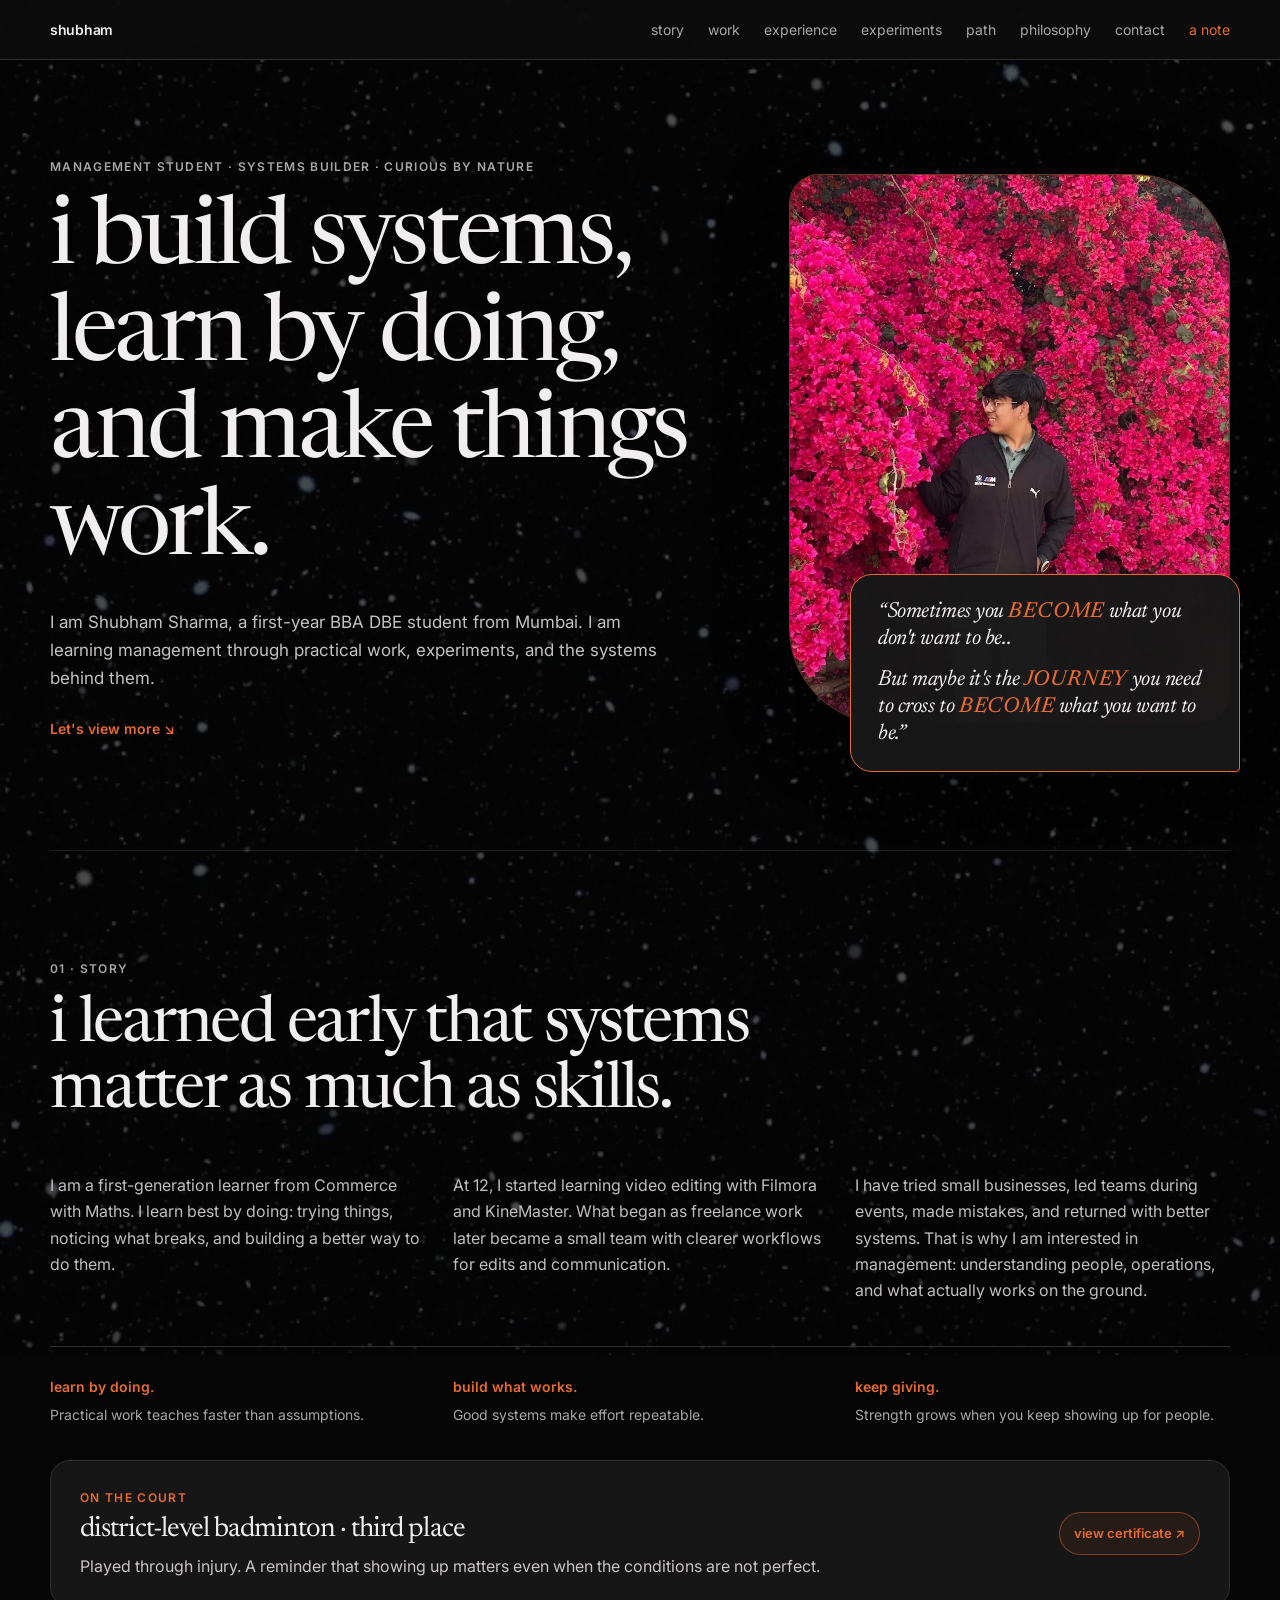
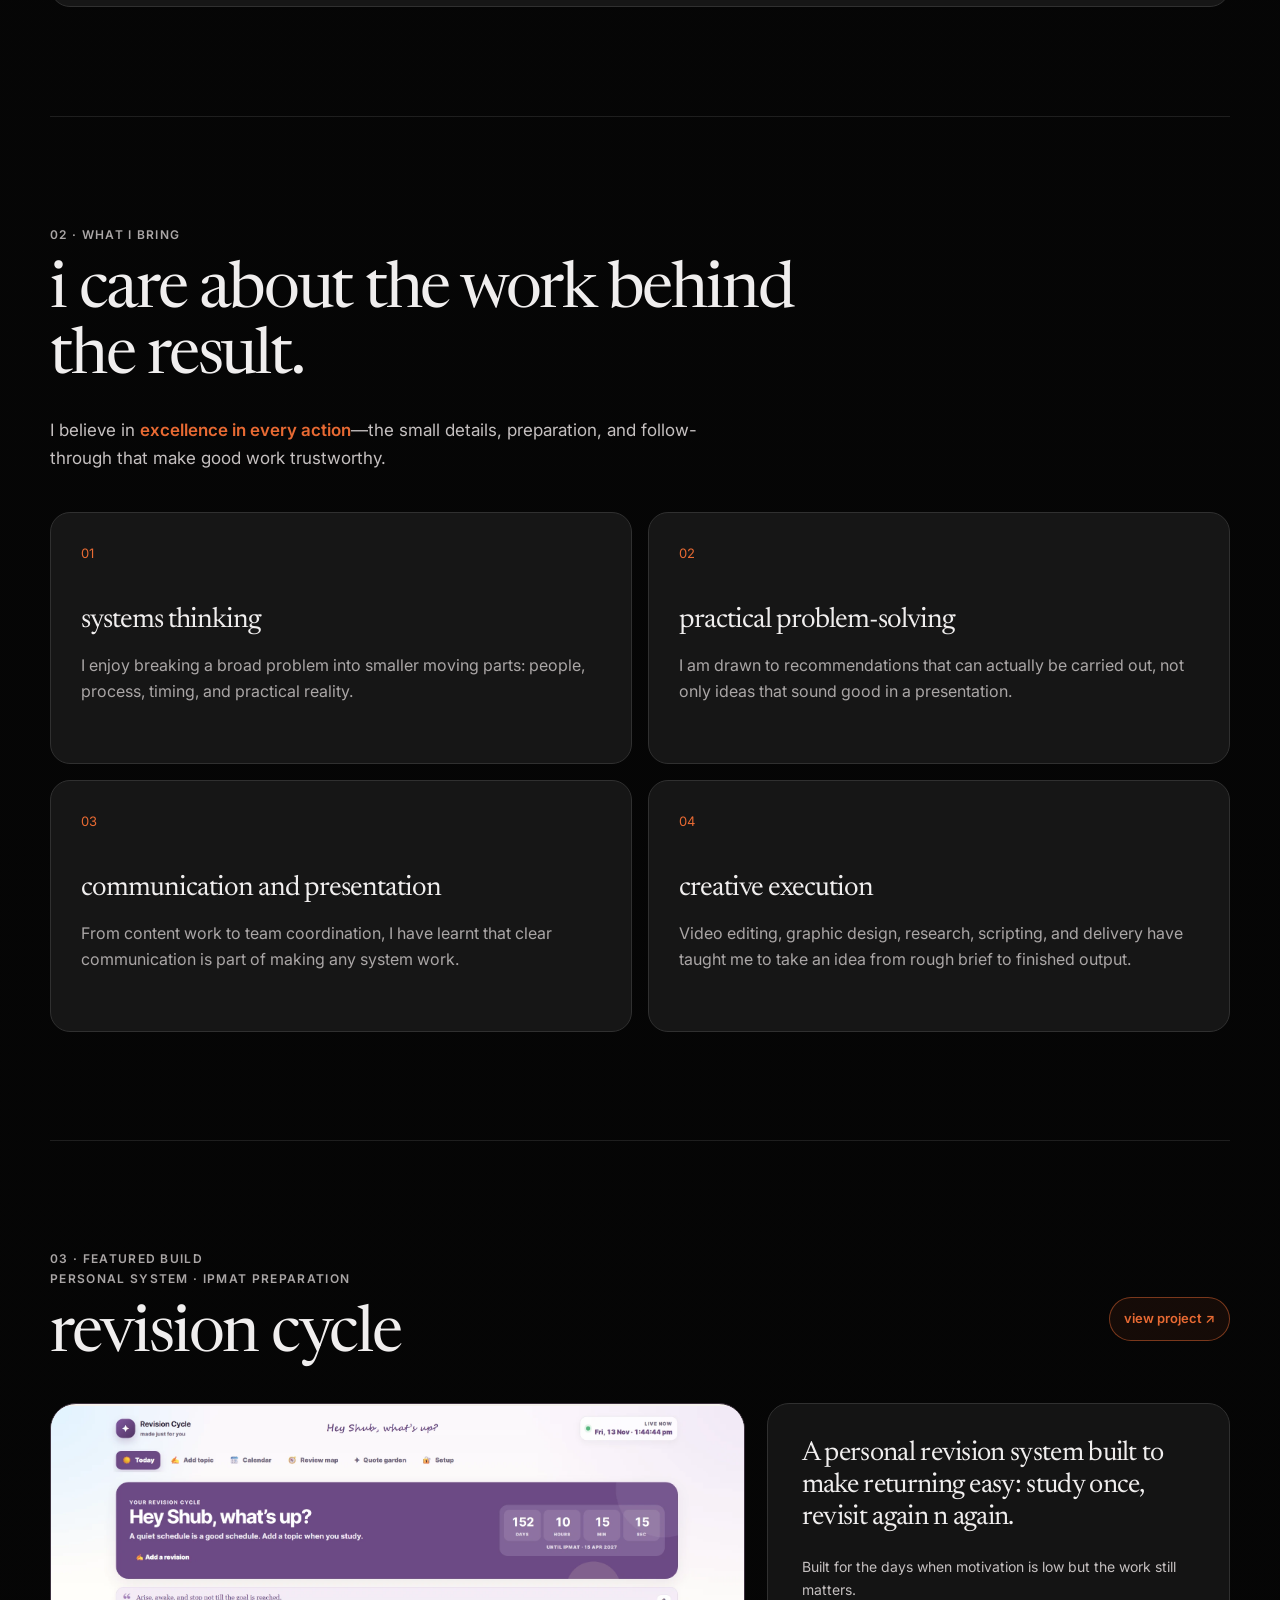
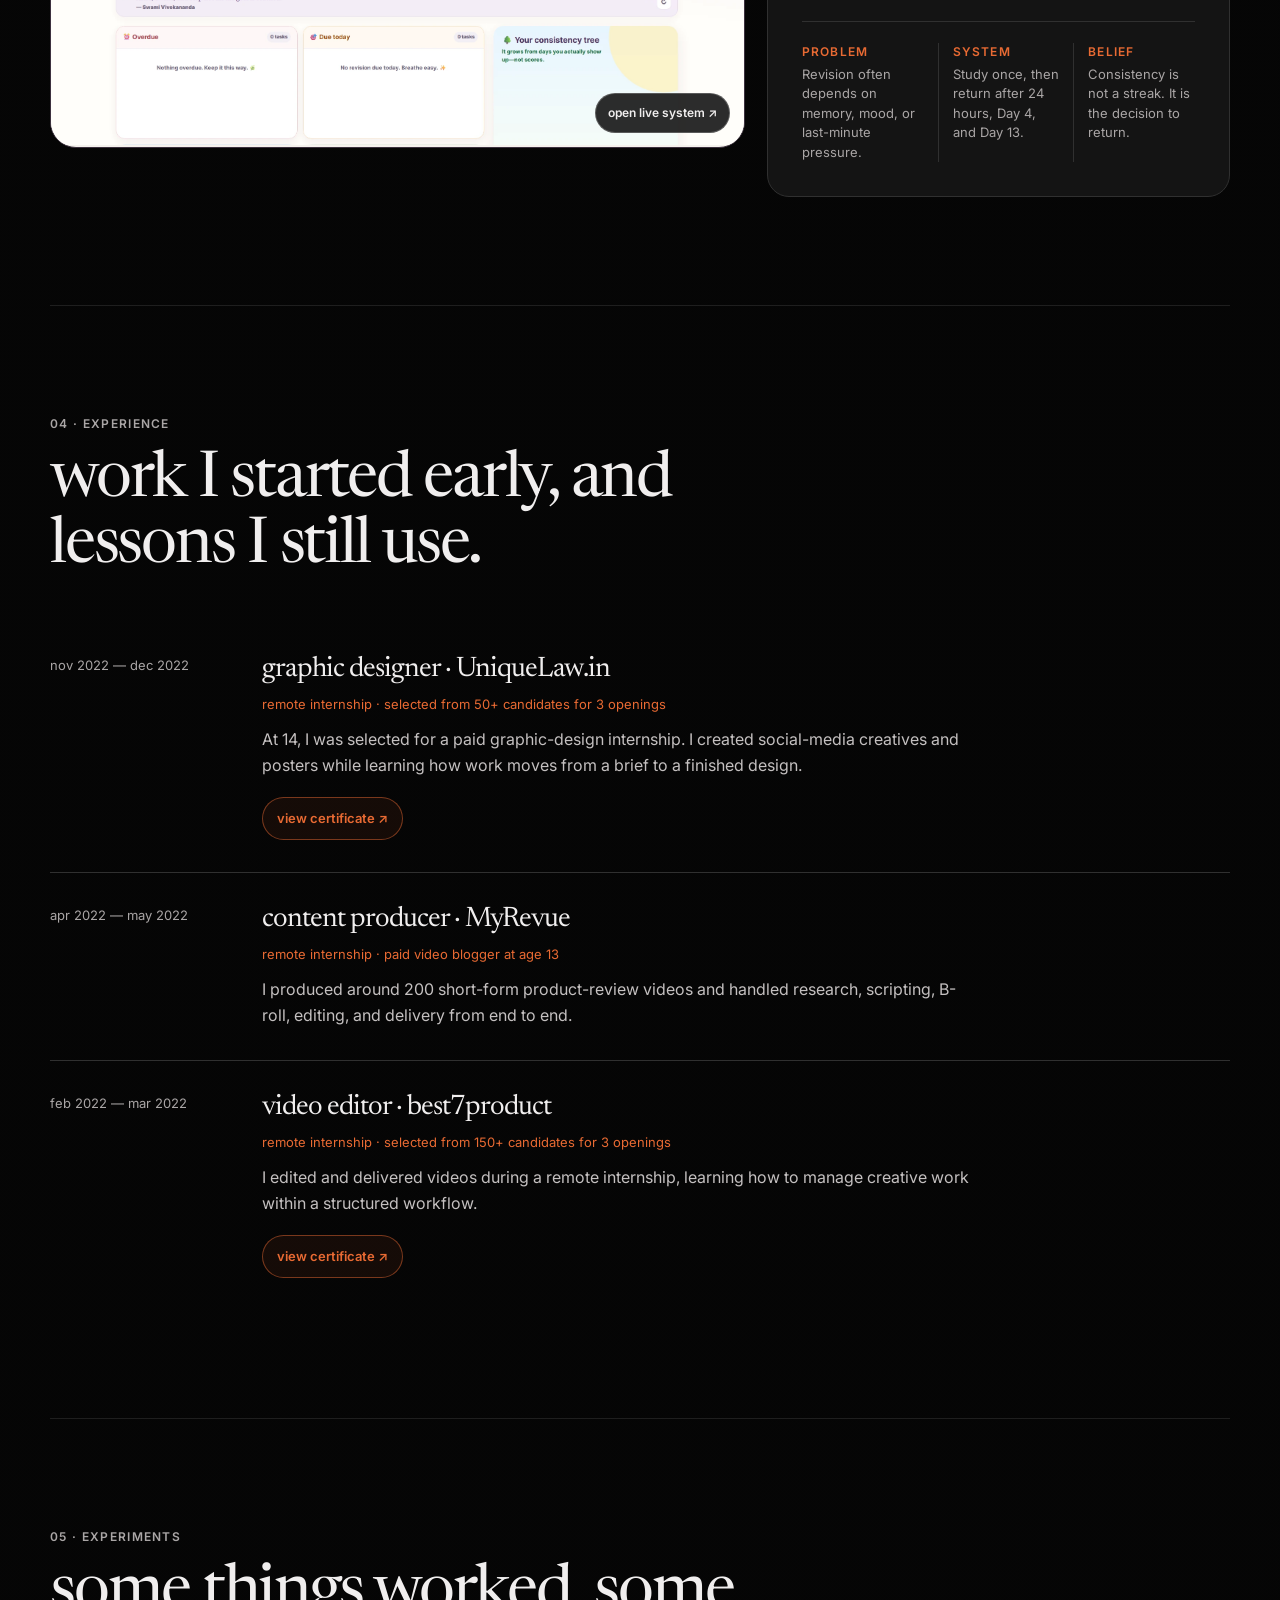
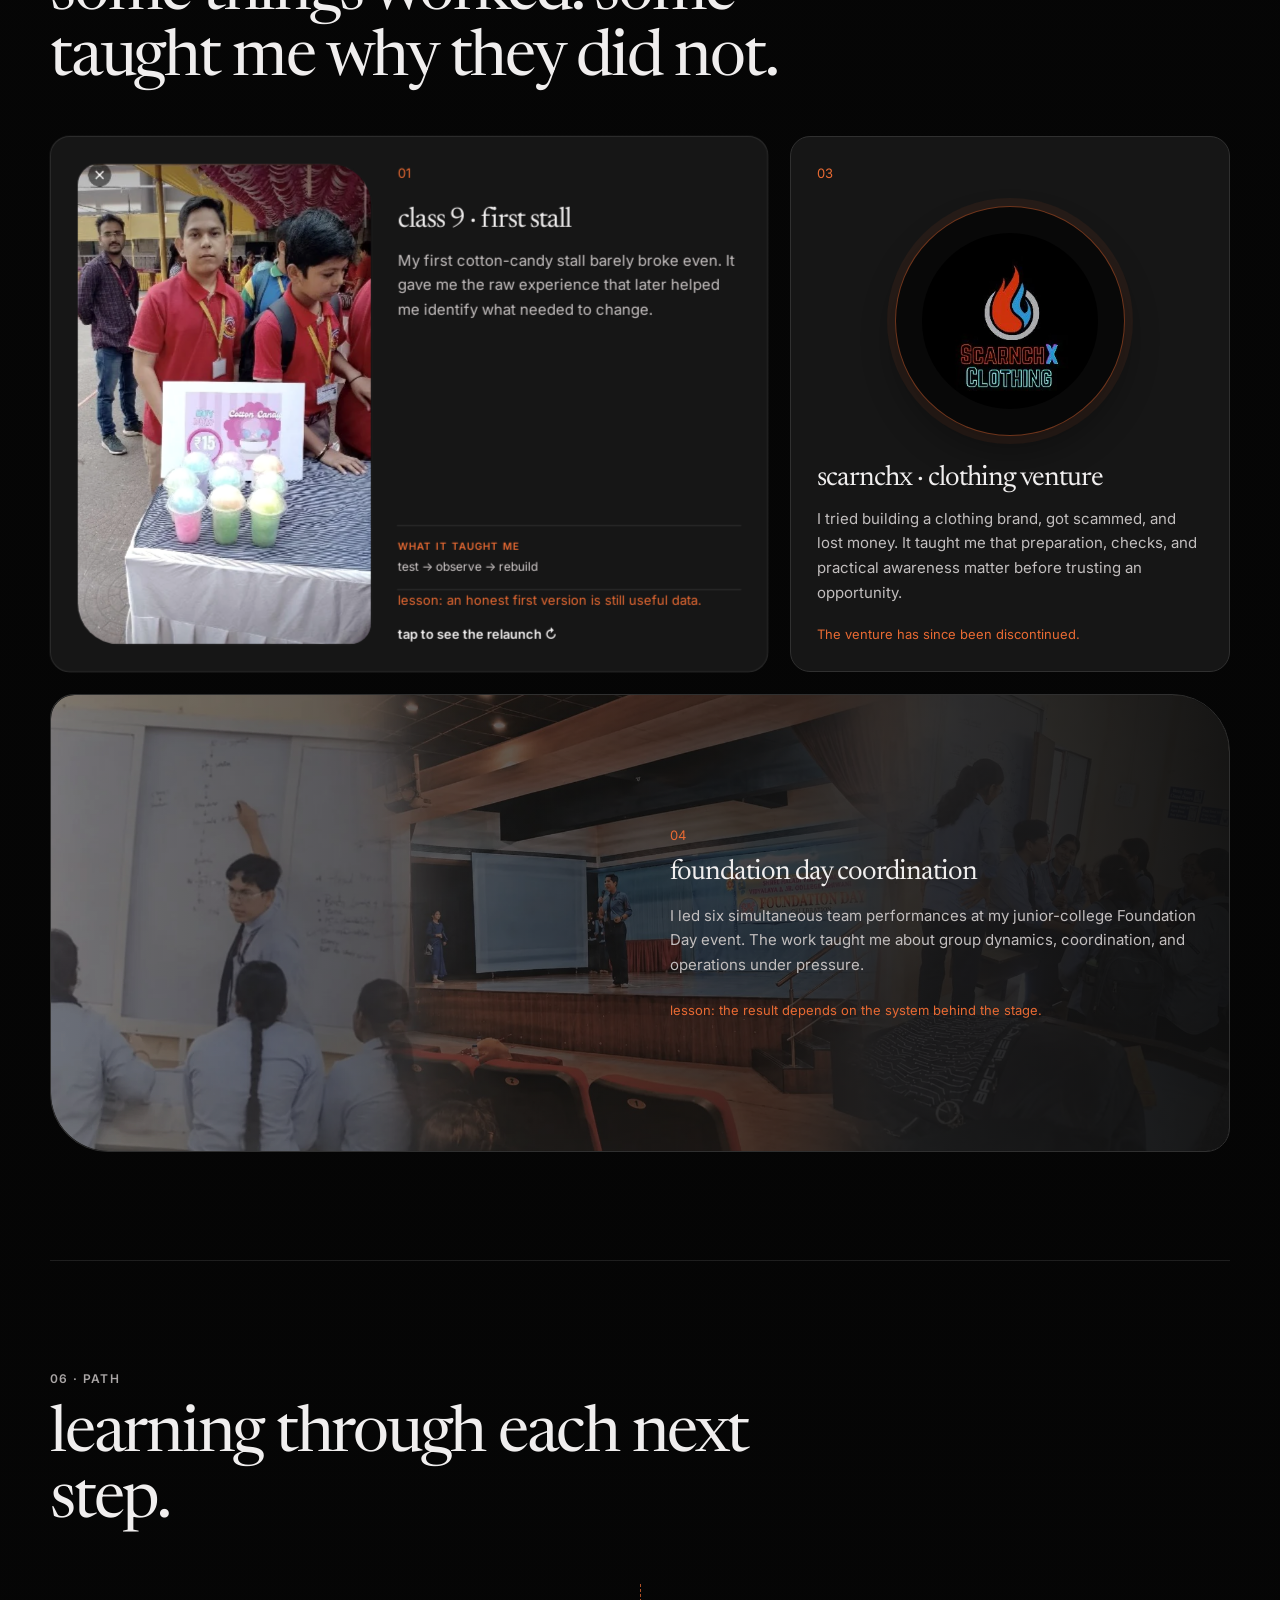
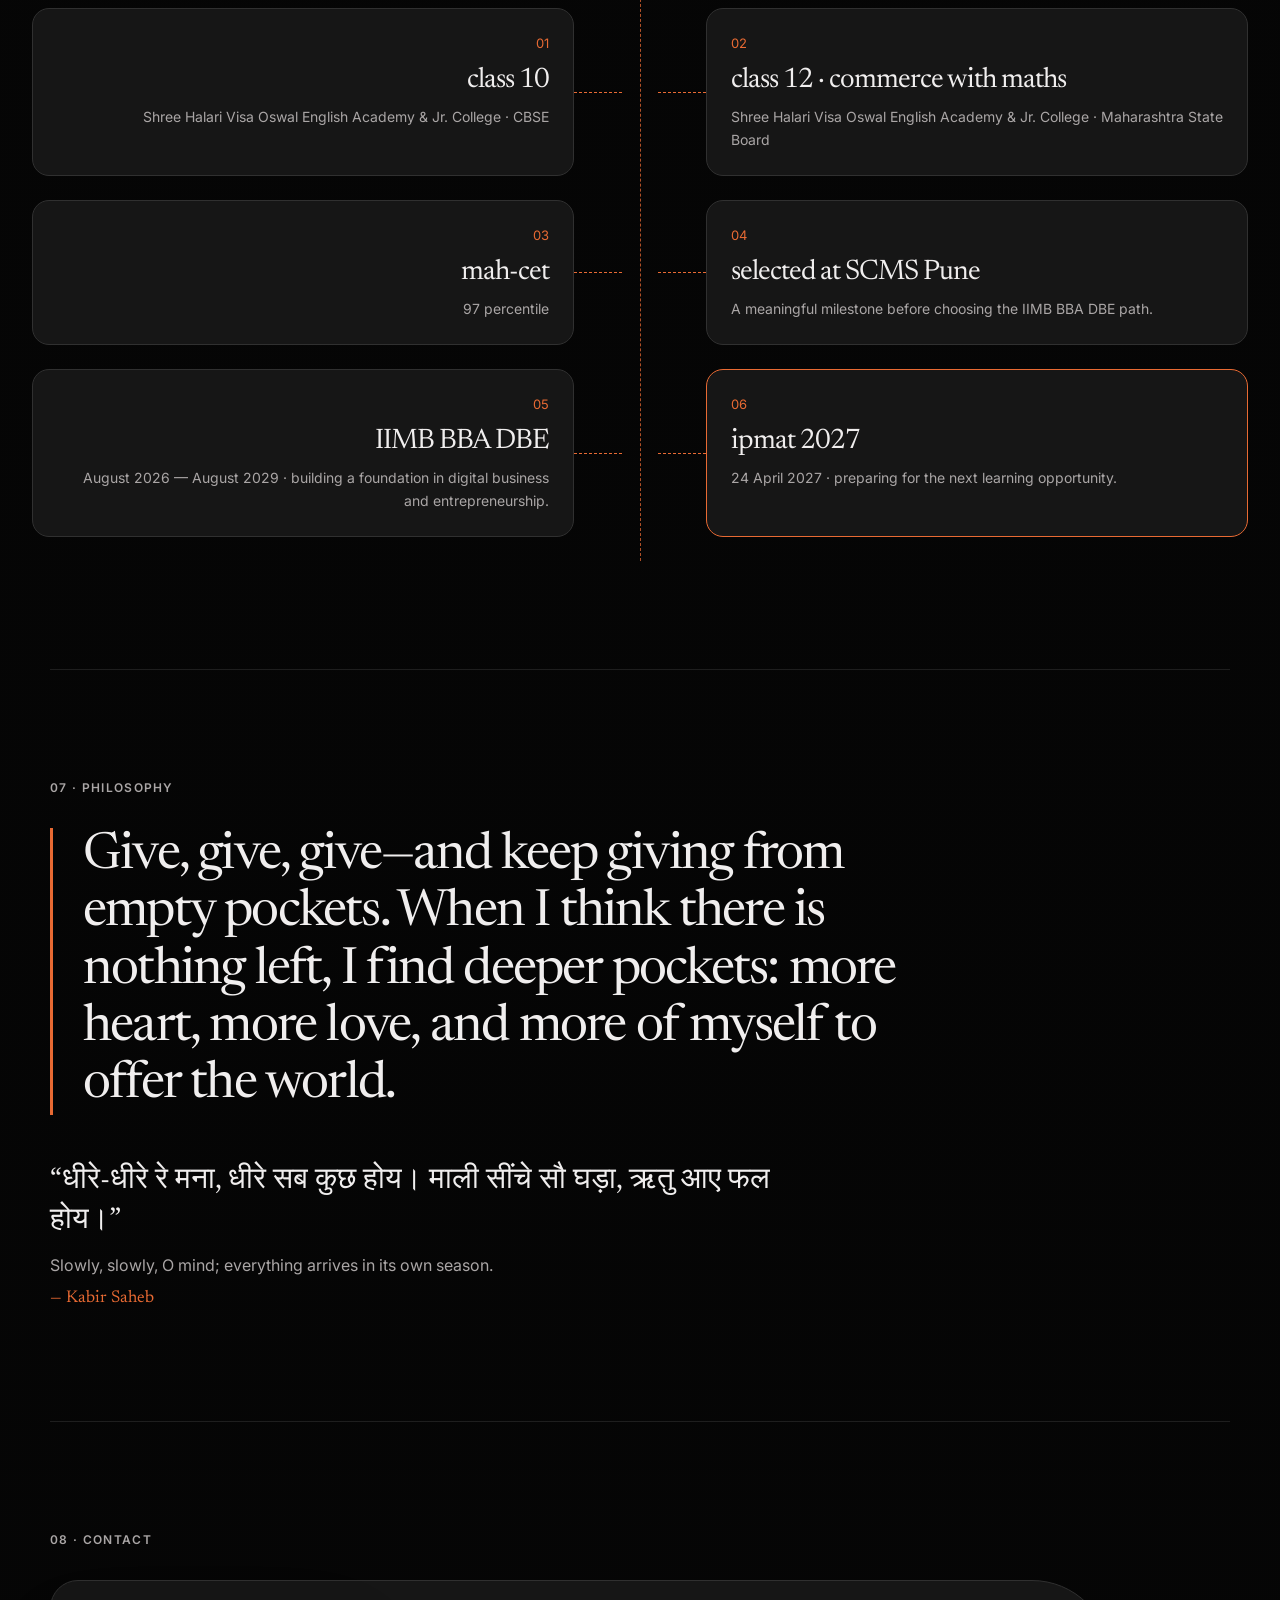
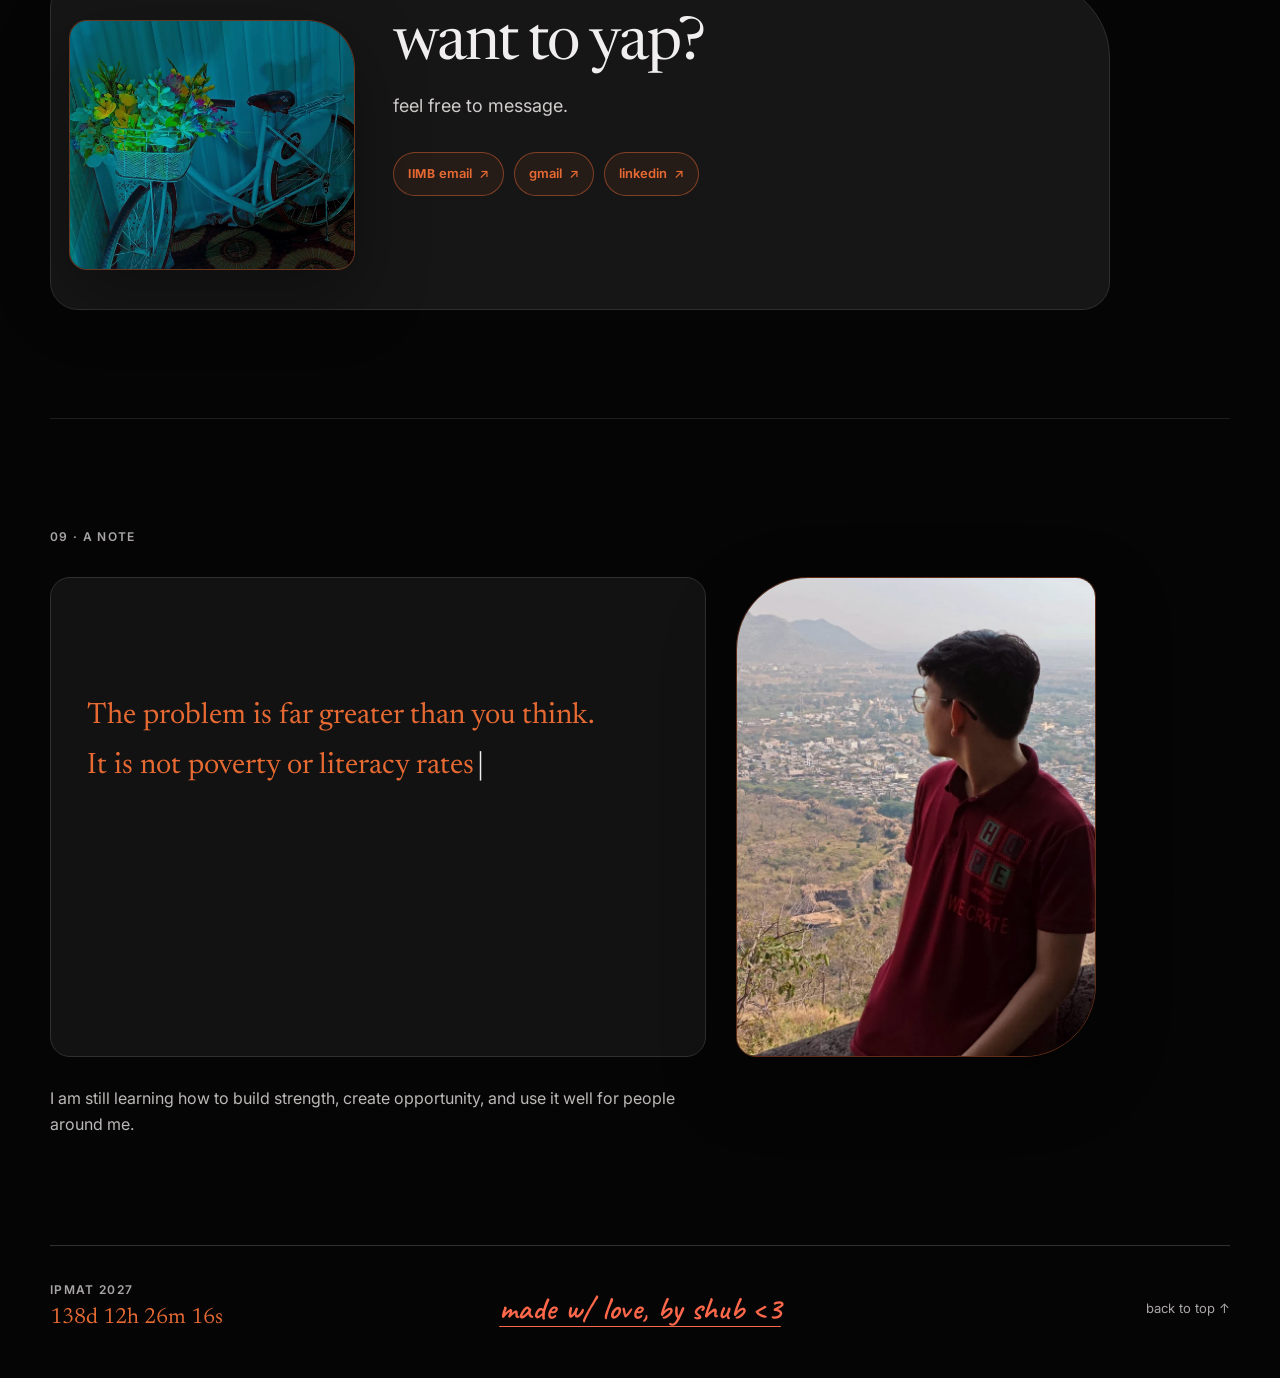
==== commit 1b0b2772: "Link Foundation Day image to project PDF" ====
--- a/index.html
+++ b/index.html
@@ -305,7 +305,9 @@
 
                 <article class="experiment-item foundation-experiment">
                     <p class="experiment-number">04</p>
-                    <img src="images/foundation-day-collage.webp" class="experiment-photo foundation-photo" alt="A collage of Shubham coordinating and speaking during a Foundation Day event" decoding="async">
+                    <a class="foundation-image-link" href="https://canva.link/lqamuvfp4q7bh08" aria-label="Open Shubham's project PDF">
+                        <img src="images/foundation-day-collage.webp" class="experiment-photo foundation-photo" alt="A collage of Shubham coordinating and speaking during a Foundation Day event" decoding="async">
+                    </a>
                     <h3>foundation day coordination</h3>
                     <p>
                         I led six simultaneous team performances at my junior-college
--- a/style.css
+++ b/style.css
@@ -436,14 +436,17 @@
 /* This turns Foundation Day into a photo-led stage moment. */
 .foundation-experiment { position: relative; isolation: isolate; display: grid; grid-column: 1 / -1; grid-template-columns: minmax(0, 1fr) minmax(310px, 0.9fr); grid-template-rows: auto auto auto auto; align-content: center; min-height: 458px; overflow: hidden; border-radius: 24px 58px 24px 58px; }
 
+/* This keeps the stage image's original full-card treatment while making it a direct route to the project PDF. */
+.foundation-image-link { position: absolute; inset: 0; z-index: 1; display: block; border-radius: inherit; }
+
 /* This enlarges the stage image into the entire card rather than a small evidence thumbnail. */
-.foundation-experiment .foundation-photo { position: absolute; inset: 0; z-index: 0; width: 100%; height: 100%; margin: 0; object-fit: cover; object-position: center 79%; border: 0; border-radius: inherit; filter: saturate(0.82) contrast(1.05) brightness(0.82); }
+.foundation-experiment .foundation-photo { width: 100%; height: 100%; margin: 0; object-fit: cover; object-position: center 79%; border: 0; border-radius: inherit; filter: saturate(0.82) contrast(1.05) brightness(0.82); }
 
 /* This adds contrast behind the story while leaving the stage visibly alive. */
-.foundation-experiment::before { position: absolute; inset: 0; z-index: 1; background: linear-gradient(90deg, rgba(10, 10, 10, 0.22) 0%, rgba(10, 10, 10, 0.52) 43%, rgba(10, 10, 10, 0.93) 100%); content: ""; }
+.foundation-experiment::before { position: absolute; inset: 0; z-index: 2; background: linear-gradient(90deg, rgba(10, 10, 10, 0.22) 0%, rgba(10, 10, 10, 0.52) 43%, rgba(10, 10, 10, 0.93) 100%); content: ""; }
 
 /* This keeps the stage label and copy in one tight editorial column. */
-.foundation-experiment .experiment-number, .foundation-experiment h3, .foundation-experiment > p:not(.experiment-number):not(.experiment-lesson), .foundation-experiment .experiment-lesson { grid-column: 2; z-index: 2; position: relative; }
+.foundation-experiment .experiment-number, .foundation-experiment h3, .foundation-experiment > p:not(.experiment-number):not(.experiment-lesson), .foundation-experiment .experiment-lesson { grid-column: 2; z-index: 3; position: relative; }
 
 /* This gives the stage label breathing room above the headline. */
 .foundation-experiment .experiment-number { grid-row: 1; margin-bottom: 12px; }
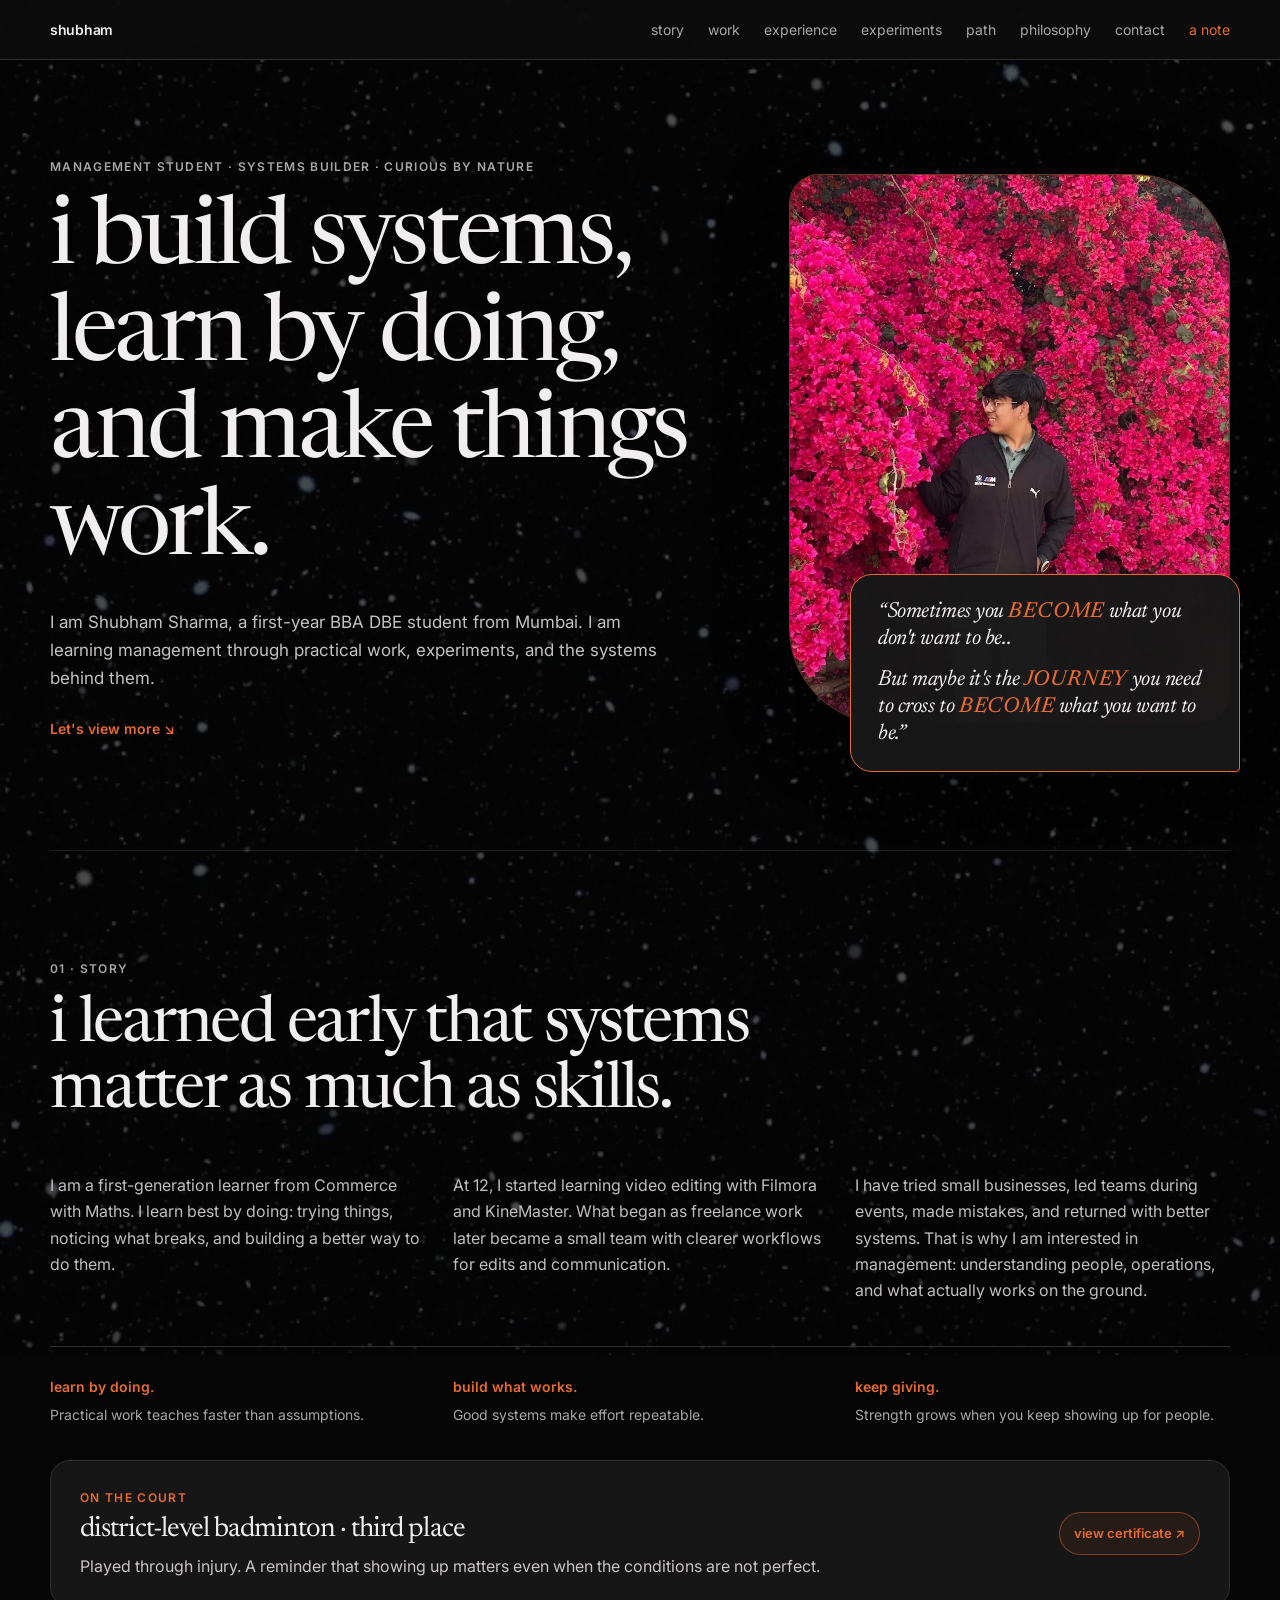
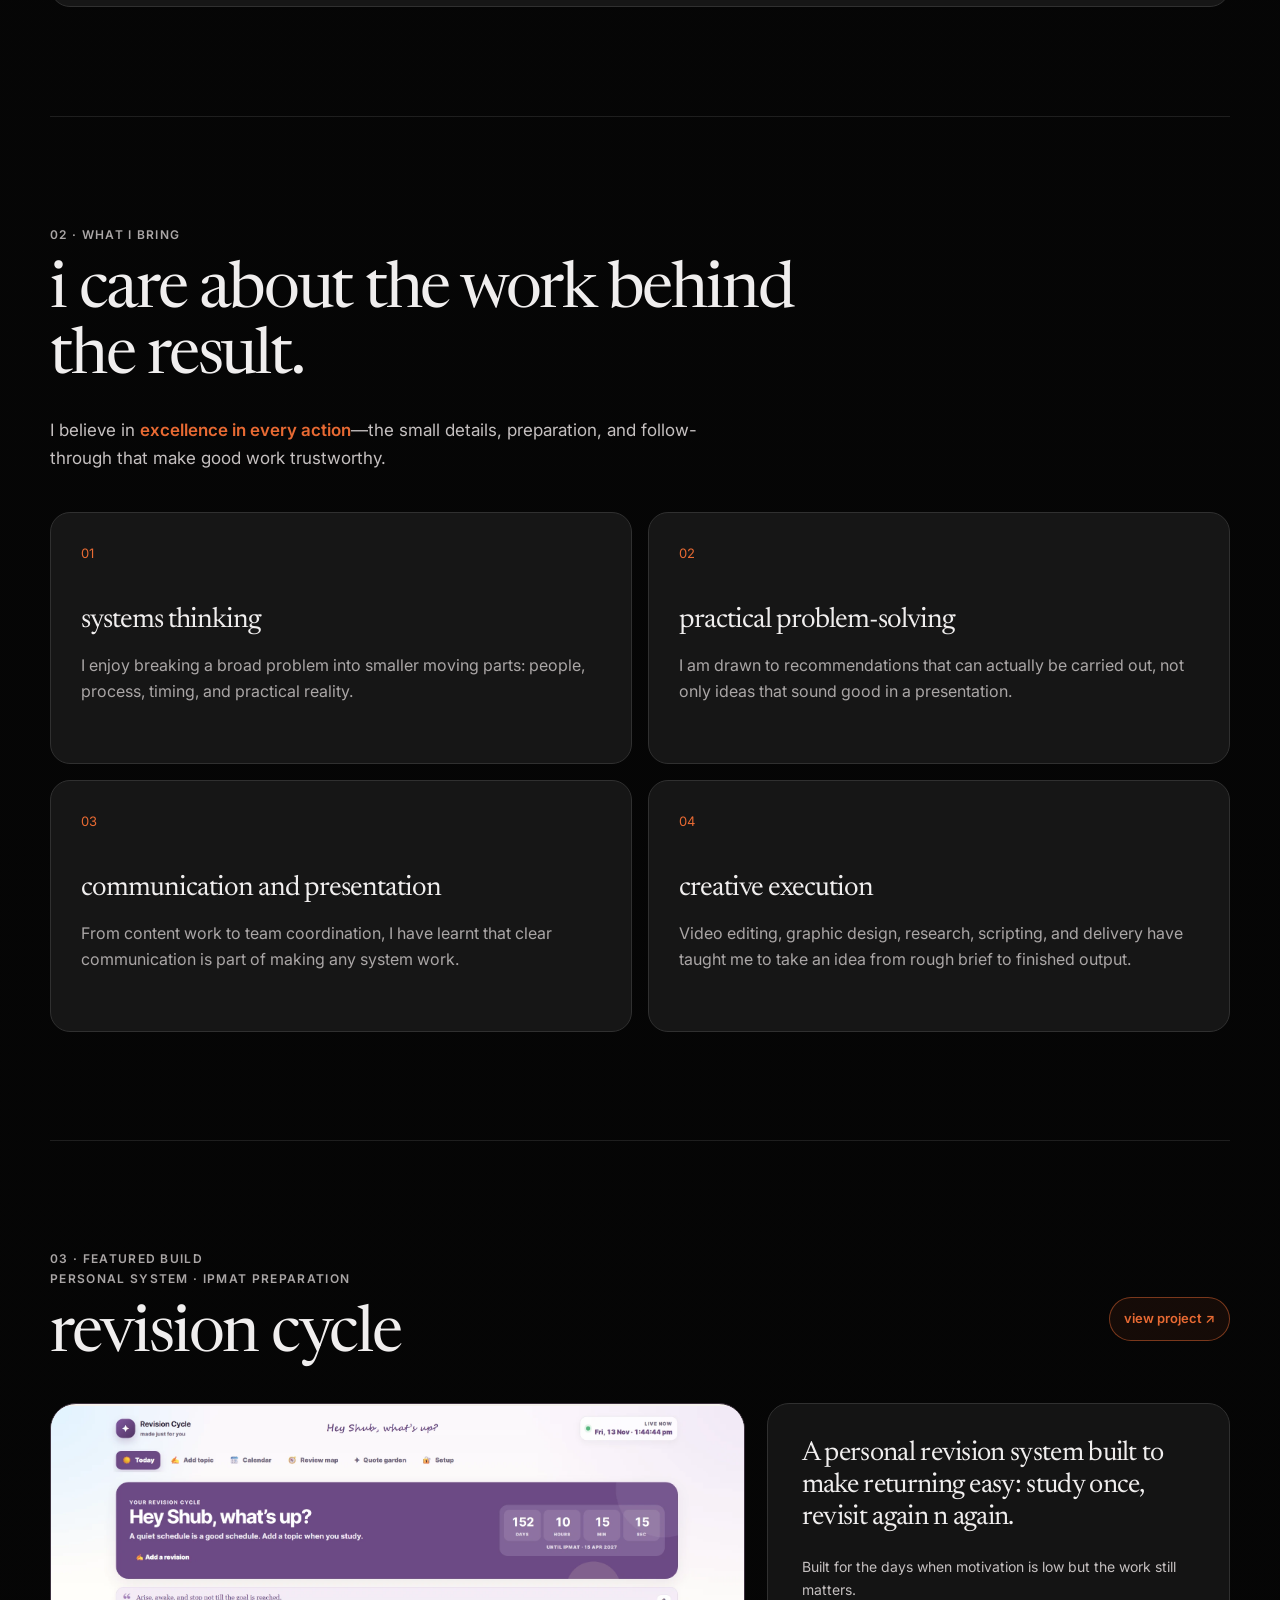
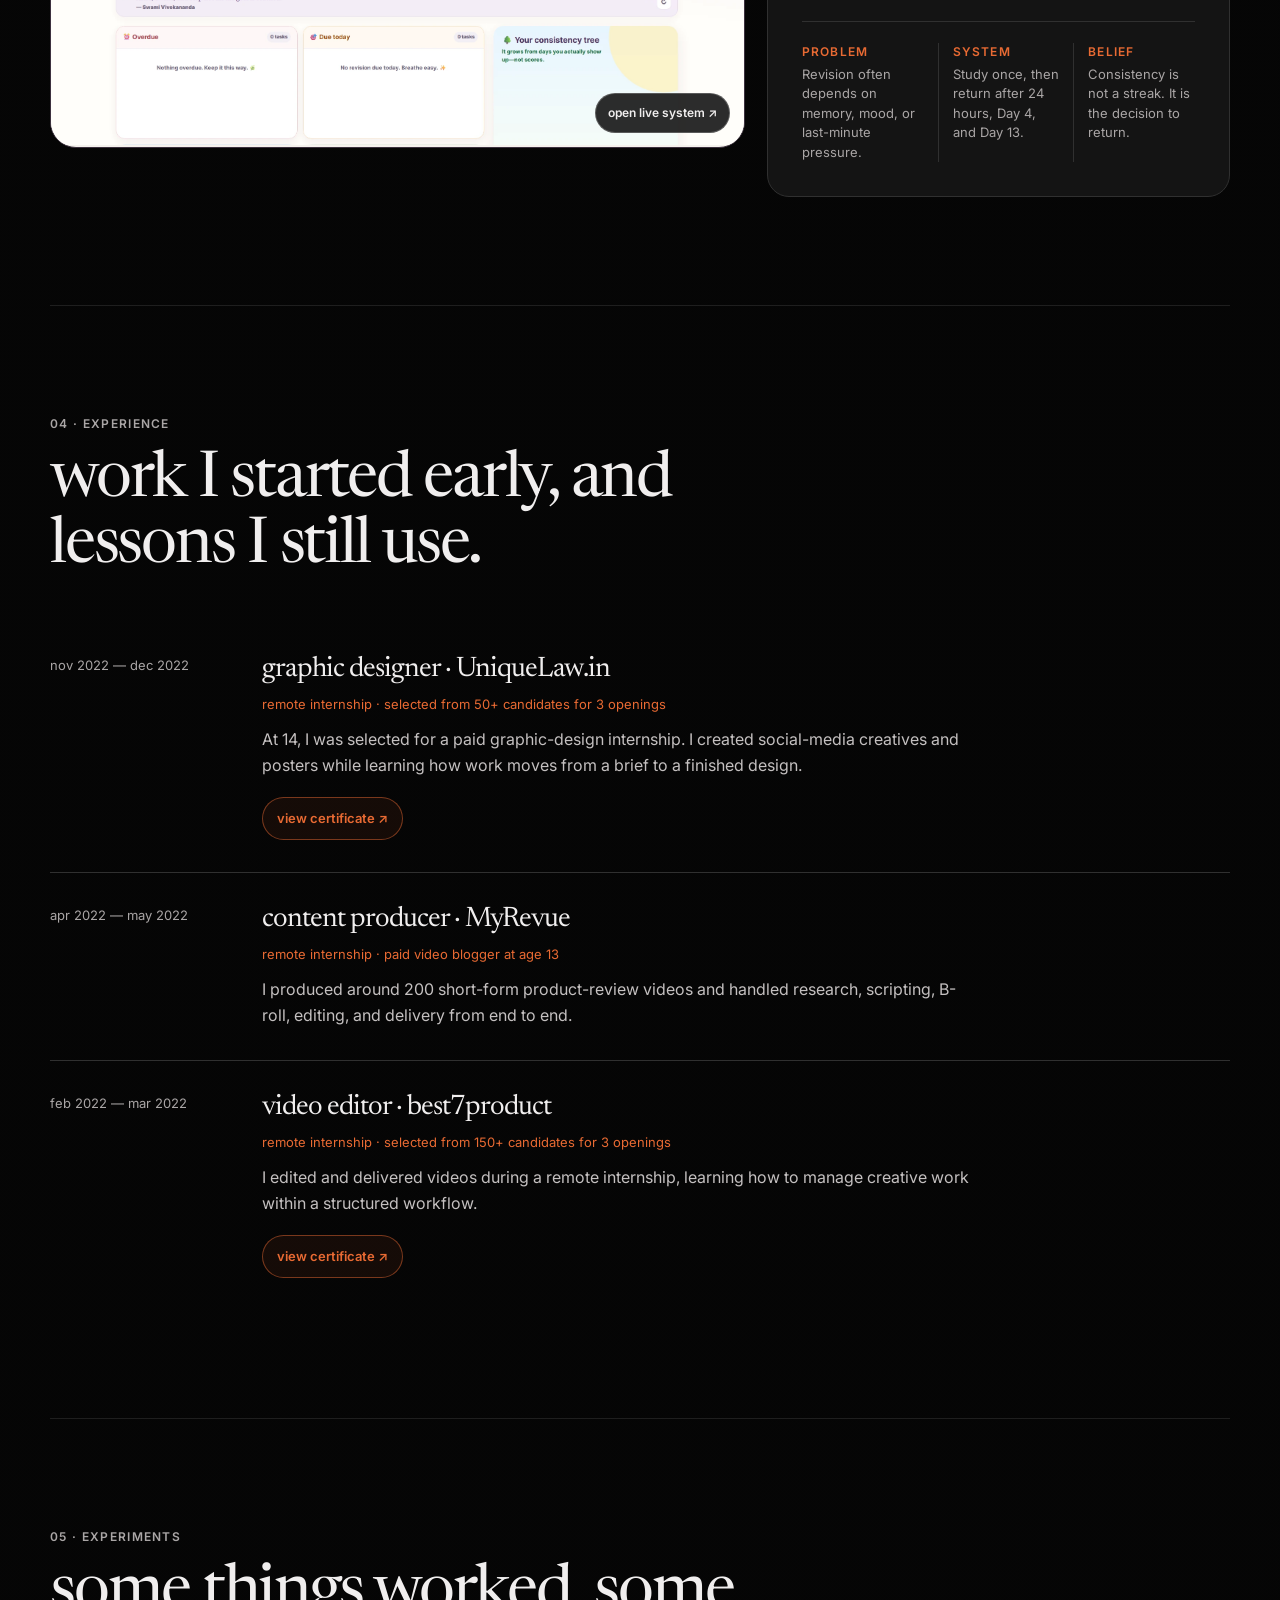
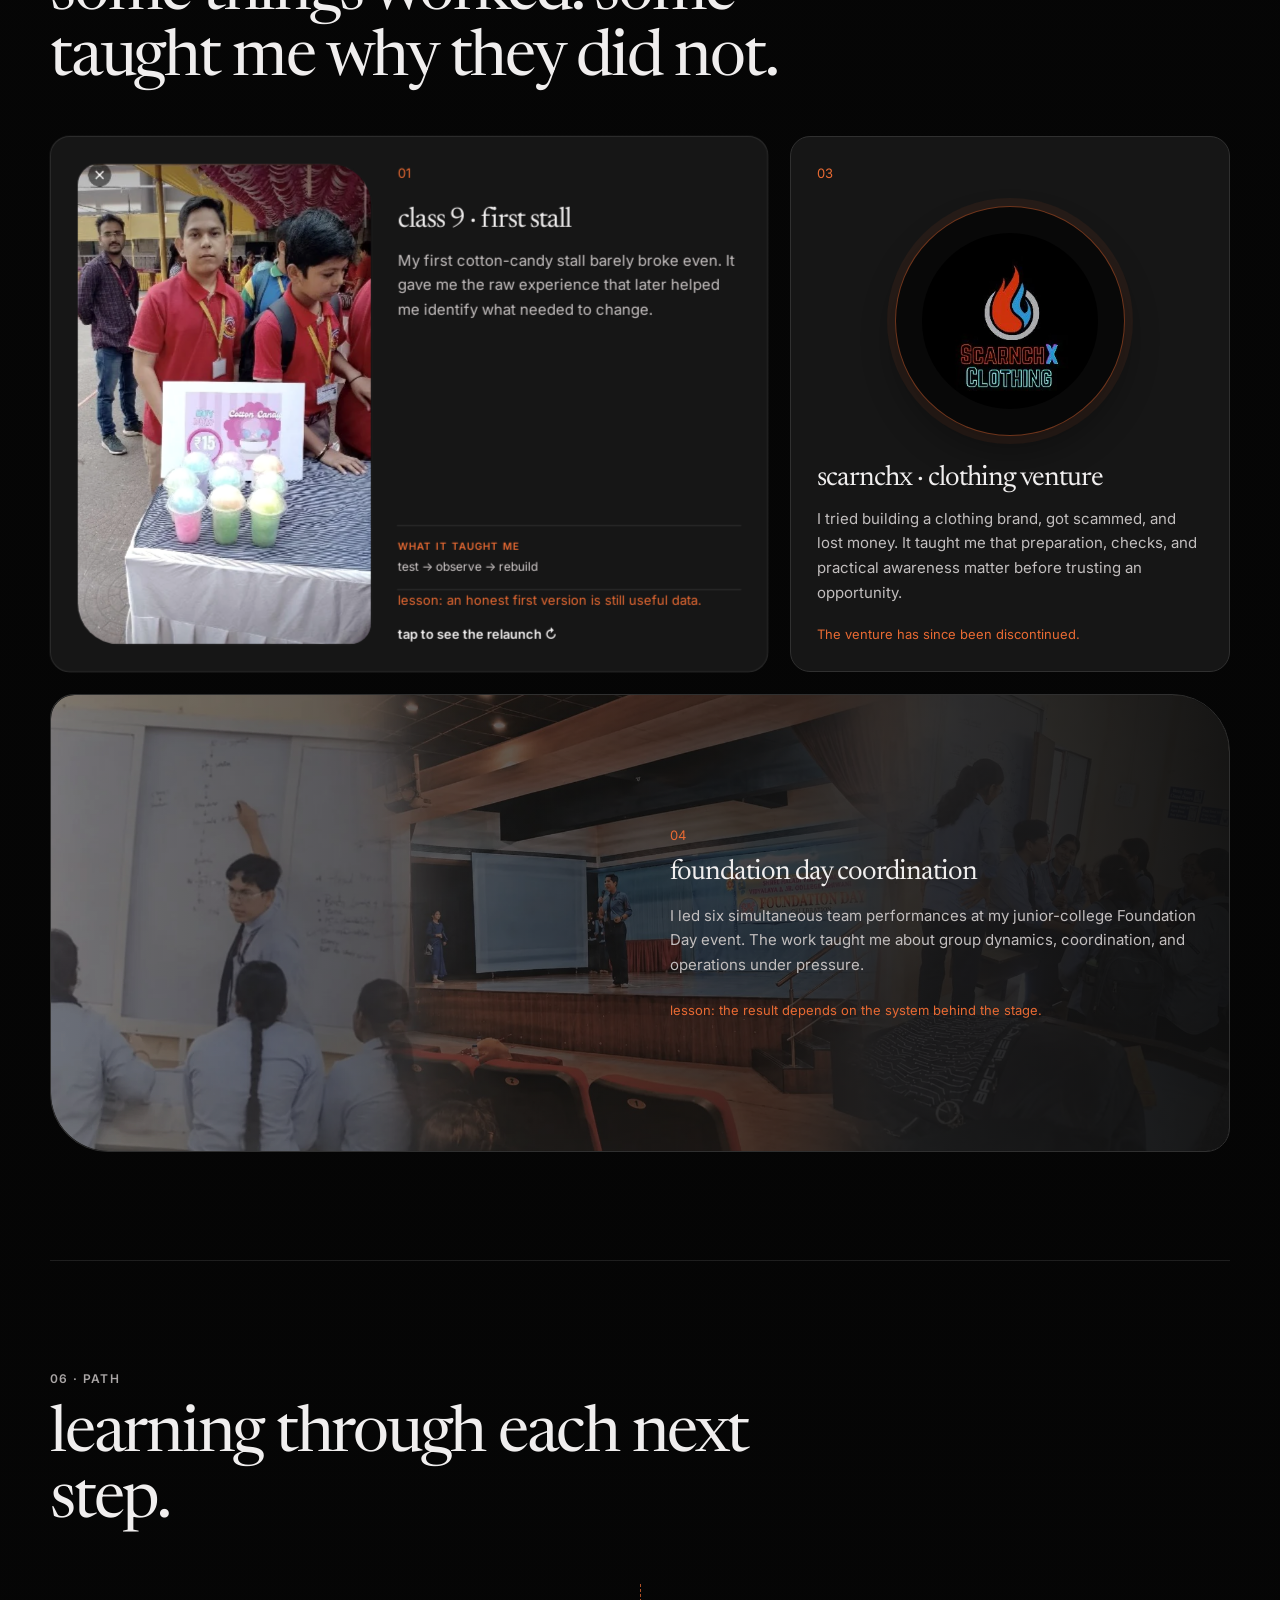
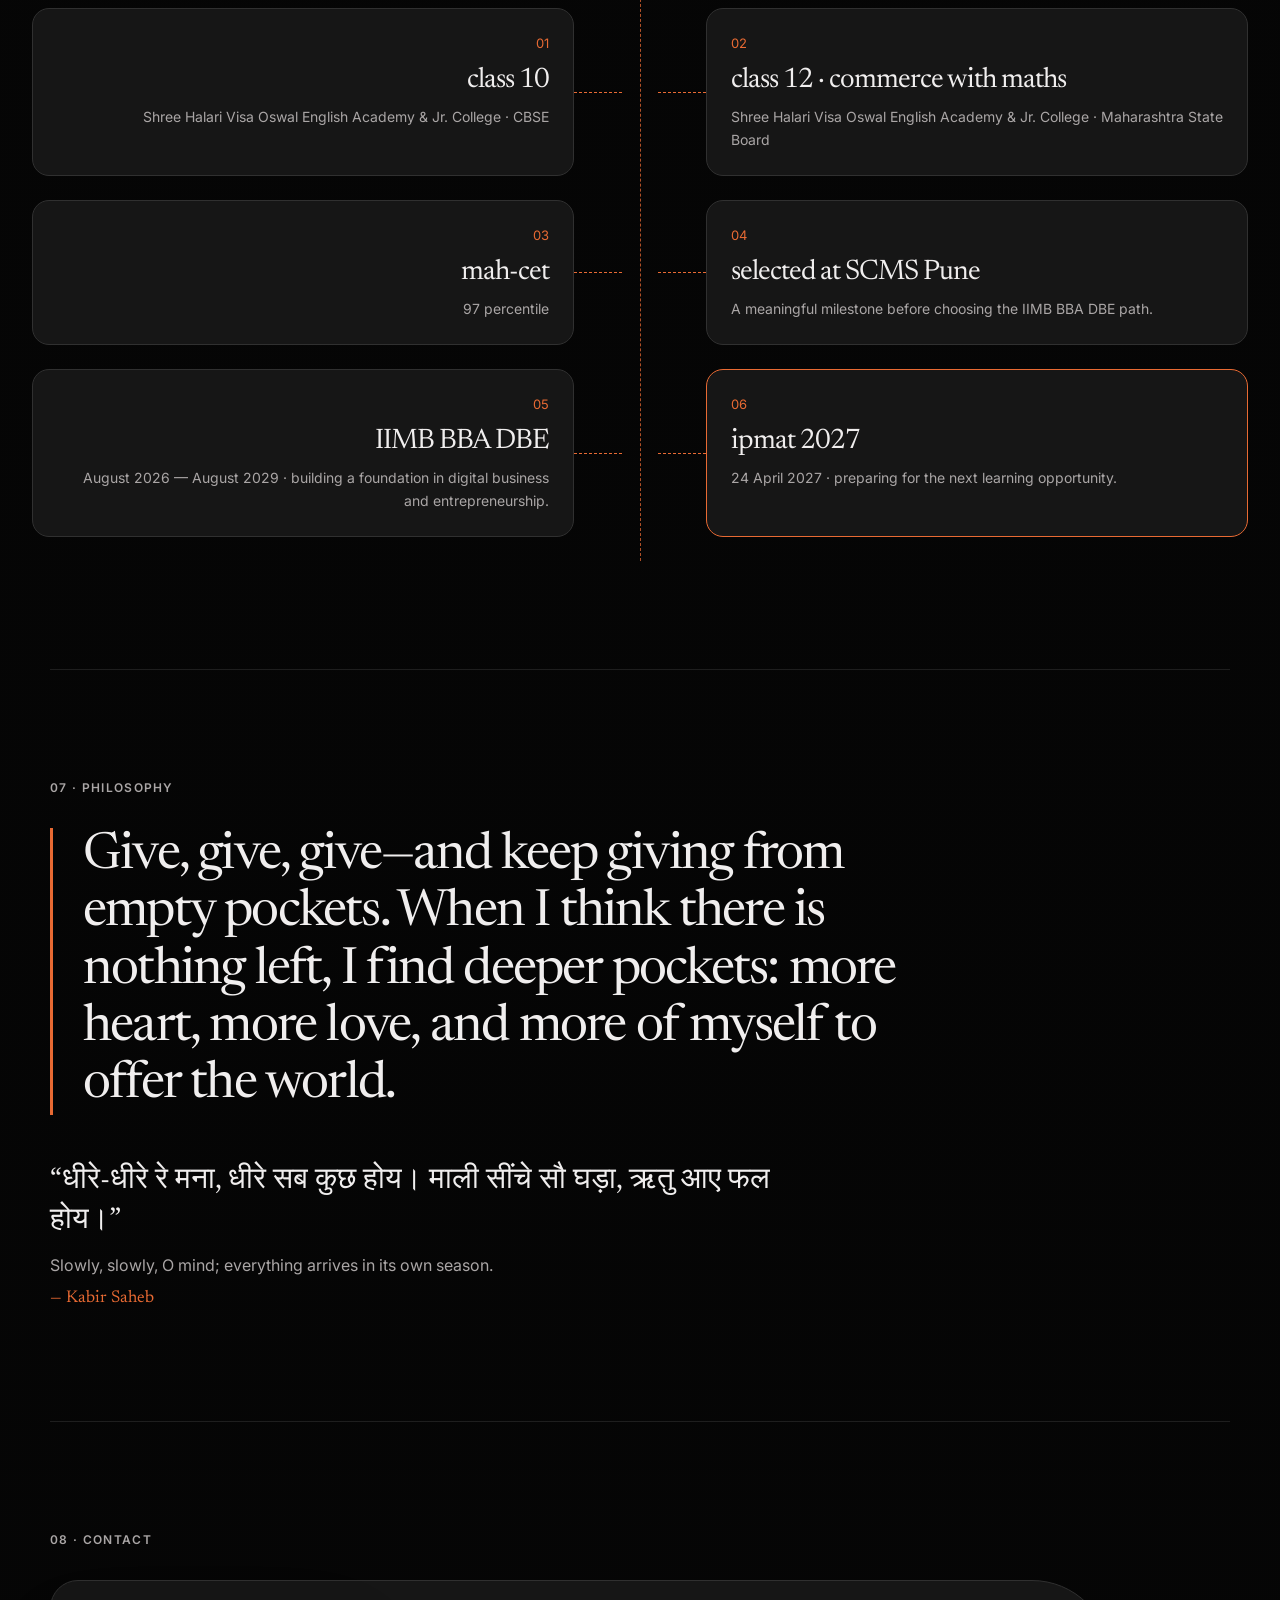
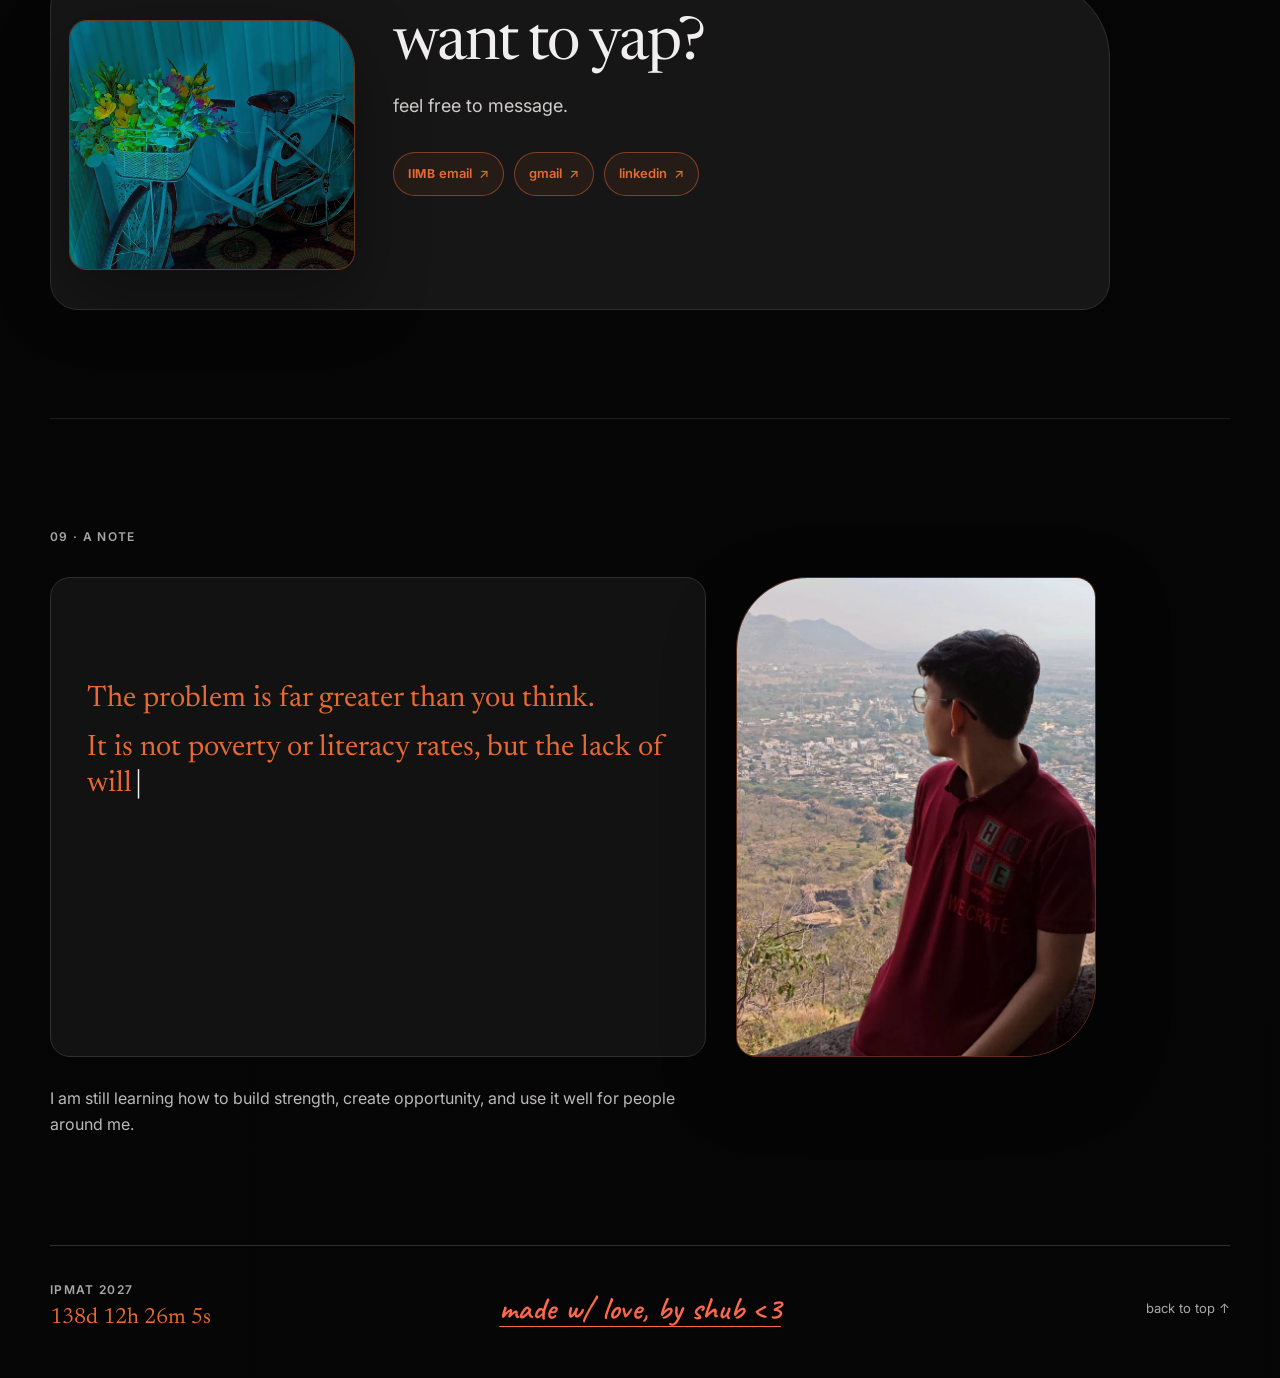
==== commit 1fdaa743: "Open Foundation Day PDF in new tab" ====
--- a/index.html
+++ b/index.html
@@ -305,7 +305,7 @@
 
                 <article class="experiment-item foundation-experiment">
                     <p class="experiment-number">04</p>
-                    <a class="foundation-image-link" href="https://canva.link/lqamuvfp4q7bh08" aria-label="Open Shubham's project PDF">
+                    <a class="foundation-image-link" href="https://canva.link/lqamuvfp4q7bh08" target="_blank" rel="noopener noreferrer" aria-label="Open Shubham's project PDF in a new tab">
                         <img src="images/foundation-day-collage.webp" class="experiment-photo foundation-photo" alt="A collage of Shubham coordinating and speaking during a Foundation Day event" decoding="async">
                     </a>
                     <h3>foundation day coordination</h3>
--- a/style.css
+++ b/style.css
@@ -443,10 +443,13 @@
 .foundation-experiment .foundation-photo { width: 100%; height: 100%; margin: 0; object-fit: cover; object-position: center 79%; border: 0; border-radius: inherit; filter: saturate(0.82) contrast(1.05) brightness(0.82); }
 
 /* This adds contrast behind the story while leaving the stage visibly alive. */
-.foundation-experiment::before { position: absolute; inset: 0; z-index: 2; background: linear-gradient(90deg, rgba(10, 10, 10, 0.22) 0%, rgba(10, 10, 10, 0.52) 43%, rgba(10, 10, 10, 0.93) 100%); content: ""; }
+.foundation-experiment::before { position: absolute; inset: 0; z-index: 2; background: linear-gradient(90deg, rgba(10, 10, 10, 0.22) 0%, rgba(10, 10, 10, 0.52) 43%, rgba(10, 10, 10, 0.93) 100%); content: ""; pointer-events: none; }
 
 /* This keeps the stage label and copy in one tight editorial column. */
 .foundation-experiment .experiment-number, .foundation-experiment h3, .foundation-experiment > p:not(.experiment-number):not(.experiment-lesson), .foundation-experiment .experiment-lesson { grid-column: 2; z-index: 3; position: relative; }
+
+/* This lets the visible Foundation Day image, including its text overlay, remain one clear route to the project PDF. */
+.foundation-experiment .experiment-number, .foundation-experiment h3, .foundation-experiment > p:not(.experiment-number):not(.experiment-lesson), .foundation-experiment .experiment-lesson { pointer-events: none; }
 
 /* This gives the stage label breathing room above the headline. */
 .foundation-experiment .experiment-number { grid-row: 1; margin-bottom: 12px; }
